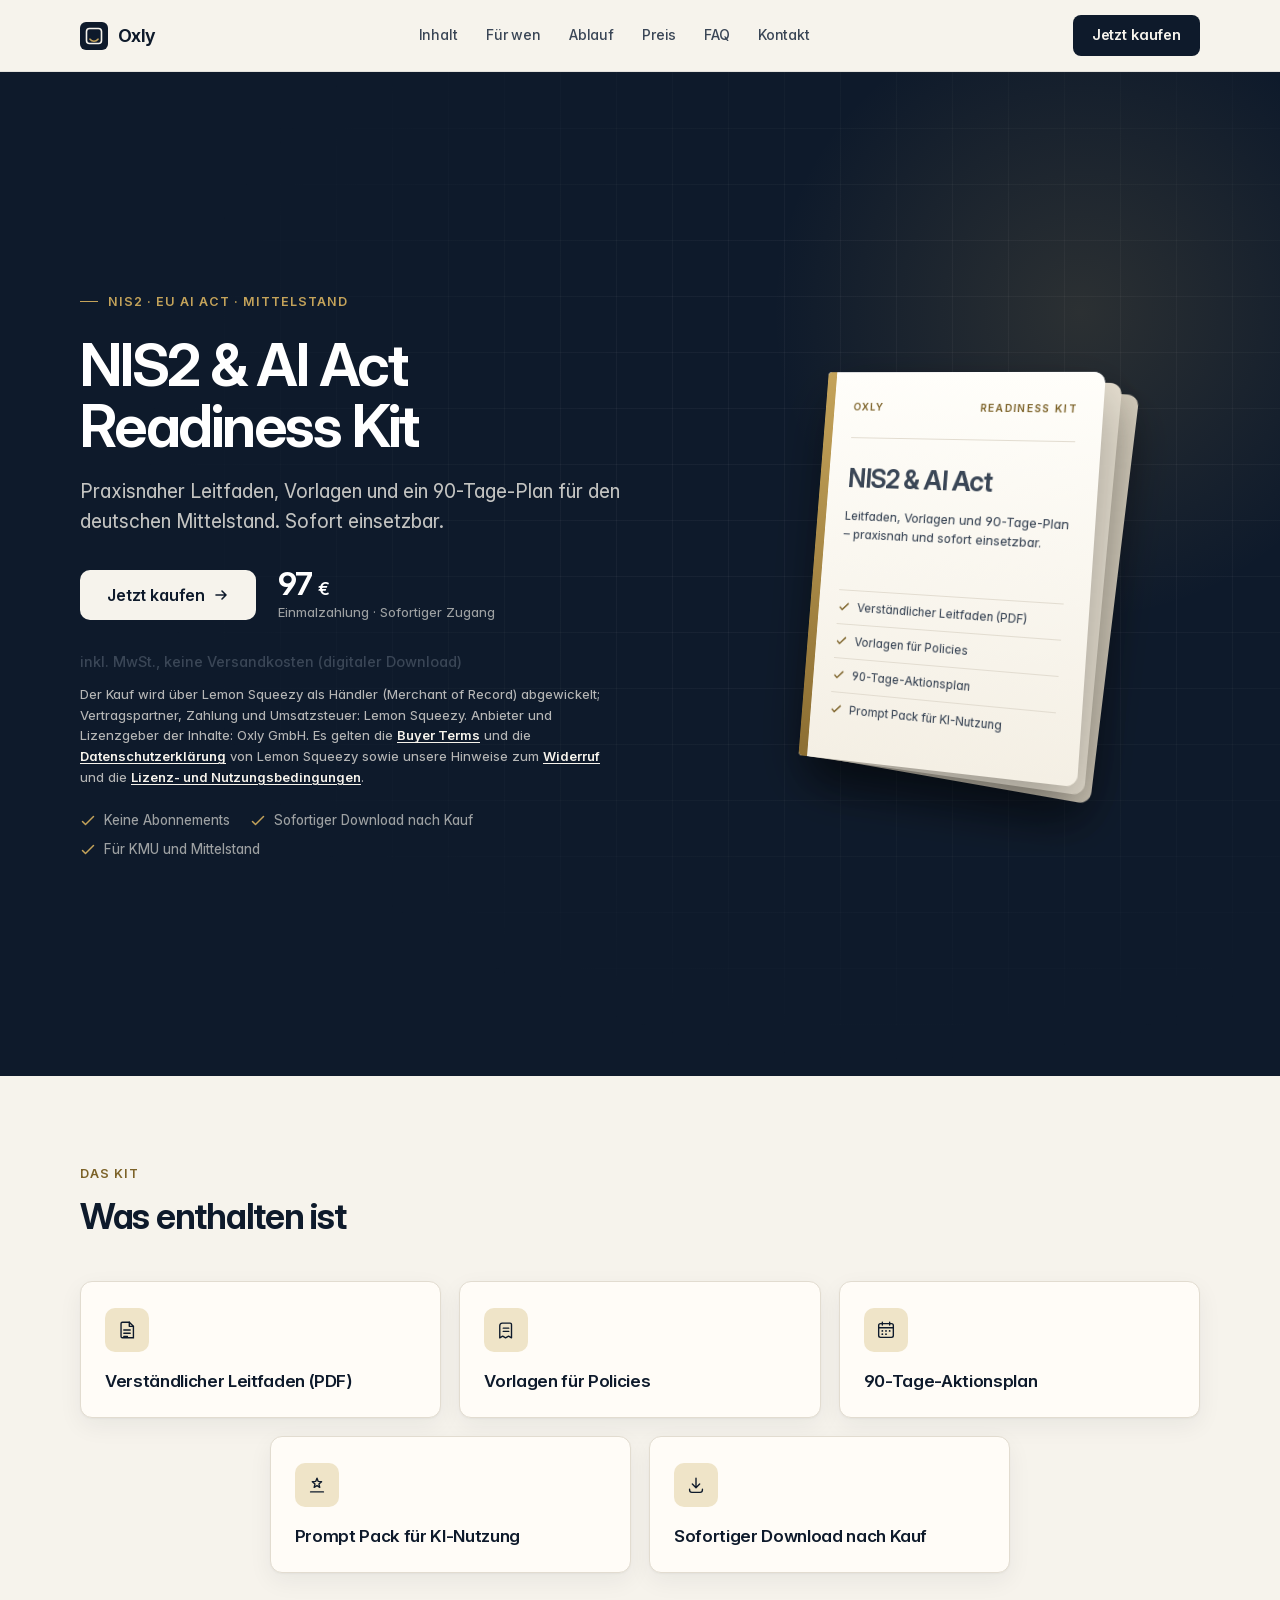
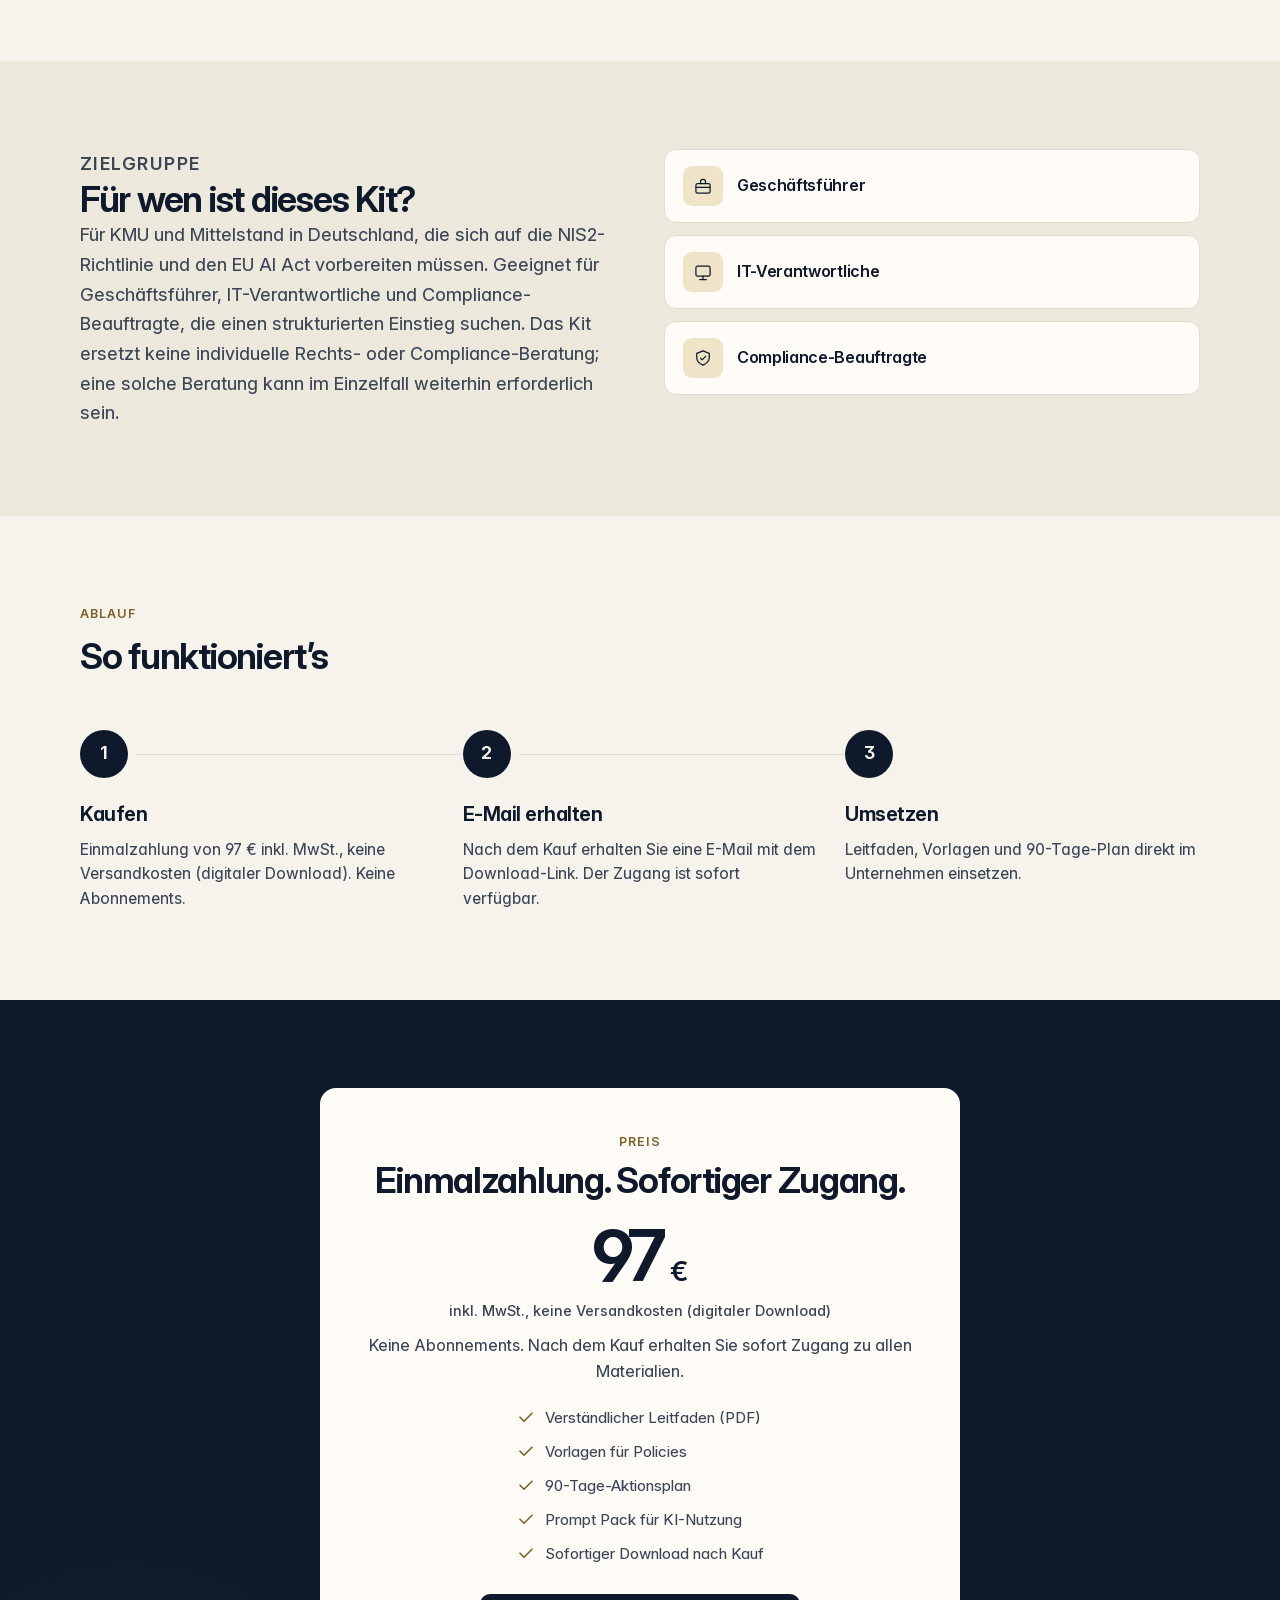
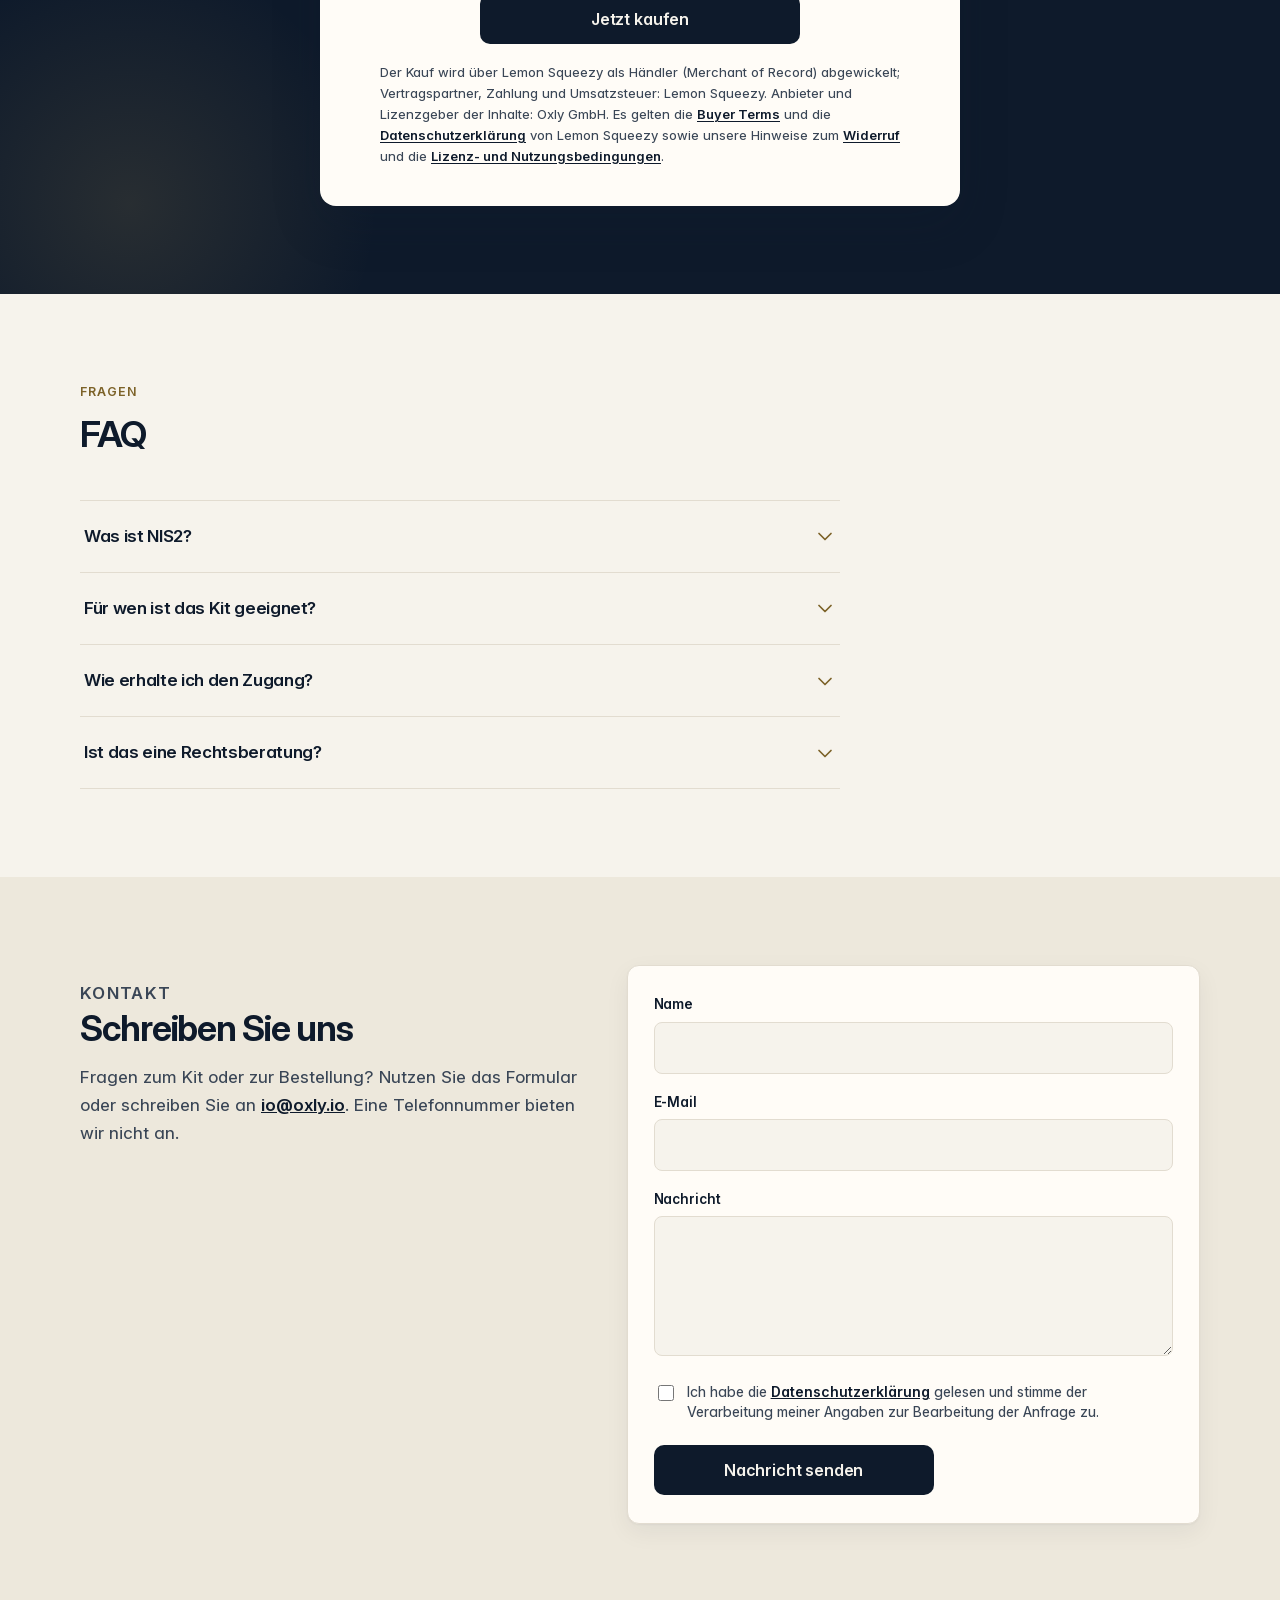
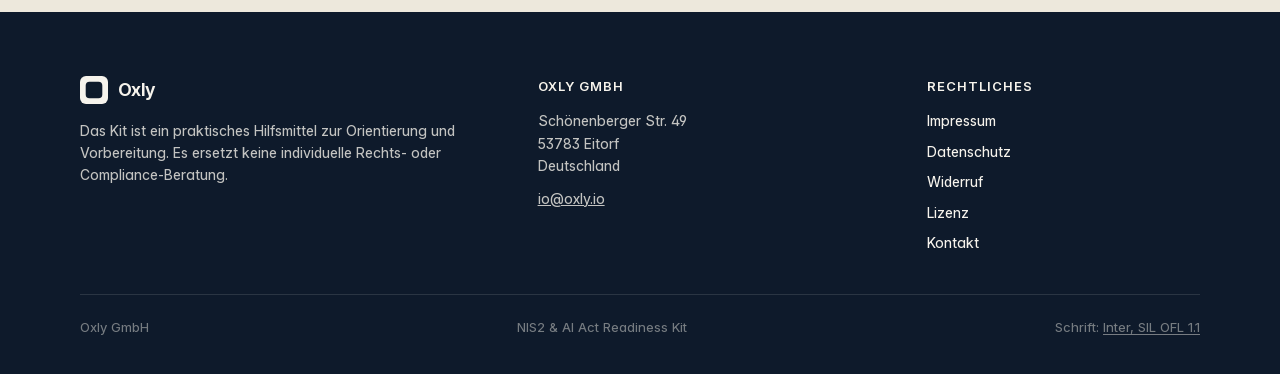
==== index.html @ 80edb767 "Connect custom domain oxly-compliance.de and point form thank-you URL at it" ====
<!DOCTYPE html>
<html lang="de">
<head>
  <meta charset="utf-8">
  <meta name="viewport" content="width=device-width, initial-scale=1">
  <title>NIS2 &amp; AI Act Readiness Kit | Oxly</title>
  <meta name="description" content="Praxisnaher Leitfaden, Vorlagen und 90-Tage-Plan für den deutschen Mittelstand. Sofort einsetzbar. Einmalzahlung, 97 € inkl. MwSt., keine Versandkosten (digitaler Download).">
  <meta property="og:title" content="NIS2 &amp; AI Act Readiness Kit | Oxly">
  <meta property="og:description" content="Praxisnaher Leitfaden, Vorlagen und 90-Tage-Plan für den deutschen Mittelstand. Sofort einsetzbar.">
  <meta property="og:type" content="website">
  <link rel="icon" href="data:image/svg+xml,%3Csvg xmlns='http://www.w3.org/2000/svg' viewBox='0 0 32 32'%3E%3Crect width='32' height='32' rx='6' fill='%230E1A2B'/%3E%3Ctext x='16' y='22' text-anchor='middle' font-family='Georgia,serif' font-size='16' fill='%23F6F3EC'%3EO%3C/text%3E%3C/svg%3E">
  <link rel="stylesheet" href="styles.css">
</head>
<body>
  <a class="skip" href="#main">Zum Inhalt springen</a>

  <header class="header">
    <div class="wrap header-inner">
      <a class="logo" href="#top" aria-label="Oxly – zur Startseite">
        <svg class="logo-mark" viewBox="0 0 28 28" aria-hidden="true">
          <rect width="28" height="28" rx="6" fill="#0E1A2B"/>
          <rect x="6.5" y="6.5" width="15" height="15" rx="3" fill="none" stroke="#F6F3EC" stroke-width="1.6"/>
          <path d="M10 17.2c1.1 1.3 2.5 2 4 2s2.9-.7 4-2" fill="none" stroke="#C4A35A" stroke-width="1.6" stroke-linecap="round"/>
        </svg>
        <span class="logo-word">Oxly</span>
      </a>
      <nav class="nav" aria-label="Seitennavigation">
        <a href="#inhalt">Inhalt</a>
        <a href="#fuer-wen">Für wen</a>
        <a href="#ablauf">Ablauf</a>
        <a href="#preis">Preis</a>
        <a href="#faq">FAQ</a>
        <a href="#kontakt">Kontakt</a>
      </nav>
      <a class="btn btn-primary js-buy" data-buy href="https://oxly.lemonsqueezy.com/checkout/buy/932510b3-8b38-464d-8cc8-acfaef03025f">Jetzt kaufen</a>
    </div>
  </header>

  <main id="main">
    <section class="hero" id="top">
      <div class="wrap hero-inner">
        <div>
          <p class="eyebrow">NIS2 · EU AI Act · Mittelstand</p>
          <h1>NIS2 &amp; AI Act<br>Readiness Kit</h1>
          <p class="hero-sub">Praxisnaher Leitfaden, Vorlagen und ein <span class="nowrap">90-Tage-Plan</span> für den deutschen Mittelstand. Sofort einsetzbar.</p>
          <div class="hero-actions">
            <a class="btn btn-light btn-lg js-buy" data-buy href="https://oxly.lemonsqueezy.com/checkout/buy/932510b3-8b38-464d-8cc8-acfaef03025f">
              Jetzt kaufen
              <svg class="arrow" viewBox="0 0 16 16" fill="none" aria-hidden="true">
                <path d="M3 8h10M9 4l4 4-4 4" stroke="currentColor" stroke-width="1.6" stroke-linecap="round" stroke-linejoin="round"/>
              </svg>
            </a>
            <div class="hero-price">
              <div class="amount">97<span>&nbsp;€</span></div>
              <small>Einmalzahlung · Sofortiger Zugang</small>
            </div>
          </div>
          <p class="price-vat hero-vat">inkl. MwSt., keine Versandkosten (digitaler Download)</p>
          <p class="mor-note">Der Kauf wird über Lemon Squeezy als Händler (Merchant of Record) abgewickelt; Vertragspartner, Zahlung und Umsatzsteuer: Lemon Squeezy. Anbieter und Lizenzgeber der Inhalte: Oxly GmbH. Es gelten die <a href="https://www.lemonsqueezy.com/buyer-terms" rel="noopener noreferrer">Buyer Terms</a> und die <a href="https://www.lemonsqueezy.com/privacy" rel="noopener noreferrer">Datenschutzerklärung</a> von Lemon Squeezy sowie unsere Hinweise zum <a href="widerruf.html">Widerruf</a> und die <a href="lizenz.html">Lizenz- und Nutzungsbedingungen</a>.</p>
          <ul class="trust-row">
            <li>
              <svg viewBox="0 0 16 16" fill="none" aria-hidden="true"><path d="M2.5 8.5l3 3 8-8" stroke="currentColor" stroke-width="1.5" stroke-linecap="round" stroke-linejoin="round"/></svg>
              Keine Abonnements
            </li>
            <li>
              <svg viewBox="0 0 16 16" fill="none" aria-hidden="true"><path d="M2.5 8.5l3 3 8-8" stroke="currentColor" stroke-width="1.5" stroke-linecap="round" stroke-linejoin="round"/></svg>
              Sofortiger Download nach Kauf
            </li>
            <li>
              <svg viewBox="0 0 16 16" fill="none" aria-hidden="true"><path d="M2.5 8.5l3 3 8-8" stroke="currentColor" stroke-width="1.5" stroke-linecap="round" stroke-linejoin="round"/></svg>
              Für KMU und Mittelstand
            </li>
          </ul>
        </div>

        <div class="kit-stage" aria-hidden="true">
          <div class="kit-stack">
            <div class="kit-sheet kit-sheet--back"></div>
            <div class="kit-sheet kit-sheet--mid"></div>
            <div class="kit-cover">
              <div class="kit-top">
                <span>Oxly</span>
                <span>Readiness Kit</span>
              </div>
              <div class="kit-rule"></div>
              <p class="kit-title">NIS2 &amp; AI Act</p>
              <p>Leitfaden, Vorlagen und <span class="nowrap">90-Tage-Plan</span> – praxisnah und sofort einsetzbar.</p>
              <ul class="kit-list">
                <li>
                  <svg viewBox="0 0 14 14" fill="none"><path d="M2.5 7.2l2.6 2.6 6.4-6.4" stroke="currentColor" stroke-width="1.5" stroke-linecap="round" stroke-linejoin="round"/></svg>
                  Verständlicher Leitfaden (PDF)
                </li>
                <li>
                  <svg viewBox="0 0 14 14" fill="none"><path d="M2.5 7.2l2.6 2.6 6.4-6.4" stroke="currentColor" stroke-width="1.5" stroke-linecap="round" stroke-linejoin="round"/></svg>
                  Vorlagen für Policies
                </li>
                <li>
                  <svg viewBox="0 0 14 14" fill="none"><path d="M2.5 7.2l2.6 2.6 6.4-6.4" stroke="currentColor" stroke-width="1.5" stroke-linecap="round" stroke-linejoin="round"/></svg>
                  <span class="nowrap">90-Tage-Aktionsplan</span>
                </li>
                <li>
                  <svg viewBox="0 0 14 14" fill="none"><path d="M2.5 7.2l2.6 2.6 6.4-6.4" stroke="currentColor" stroke-width="1.5" stroke-linecap="round" stroke-linejoin="round"/></svg>
                  Prompt Pack für KI-Nutzung
                </li>
              </ul>
            </div>
          </div>
        </div>
      </div>
    </section>

    <section class="contents" id="inhalt">
      <div class="wrap">
        <div class="section-head">
          <p class="section-kicker">Das Kit</p>
          <h2 class="section-title">Was enthalten ist</h2>
        </div>
        <div class="card-grid">
          <article class="card">
            <div class="icon" aria-hidden="true">
              <svg viewBox="0 0 24 24" fill="none">
                <path d="M7 3.5h7.5L19 8v12.5H7A1.5 1.5 0 0 1 5.5 19V5A1.5 1.5 0 0 1 7 3.5Z" stroke="currentColor" stroke-width="1.5"/>
                <path d="M14.5 3.5V8H19M8.5 12h7M8.5 15.5h7M8.5 19h4" stroke="currentColor" stroke-width="1.5" stroke-linecap="round" stroke-linejoin="round"/>
              </svg>
            </div>
            <h3>Verständlicher Leitfaden (PDF)</h3>
          </article>
          <article class="card">
            <div class="icon" aria-hidden="true">
              <svg viewBox="0 0 24 24" fill="none">
                <path d="M8 4.5h8.5A1.5 1.5 0 0 1 18 6v14.5l-3.2-1.8L11.5 20.5 8.4 18.7 5.2 20.5V7.5A3 3 0 0 1 8 4.5Z" stroke="currentColor" stroke-width="1.5" stroke-linejoin="round"/>
                <path d="M9 10h6M9 13.5h6" stroke="currentColor" stroke-width="1.5" stroke-linecap="round"/>
              </svg>
            </div>
            <h3>Vorlagen für Policies</h3>
          </article>
          <article class="card">
            <div class="icon" aria-hidden="true">
              <svg viewBox="0 0 24 24" fill="none">
                <rect x="4" y="5" width="16" height="15" rx="2" stroke="currentColor" stroke-width="1.5"/>
                <path d="M8 3.5v3M16 3.5v3M4 9.5h16" stroke="currentColor" stroke-width="1.5" stroke-linecap="round"/>
                <path d="M8 13h.01M12 13h.01M16 13h.01M8 16.5h.01M12 16.5h.01" stroke="currentColor" stroke-width="2" stroke-linecap="round"/>
              </svg>
            </div>
            <h3><span class="nowrap">90-Tage-Aktionsplan</span></h3>
          </article>
          <article class="card">
            <div class="icon" aria-hidden="true">
              <svg viewBox="0 0 24 24" fill="none">
                <path d="M12 4.5 13.2 8l3.8.3-2.9 2.5.9 3.7L12 12.7 8.9 14.5l.9-3.7-2.9-2.5 3.8-.3L12 4.5Z" stroke="currentColor" stroke-width="1.5" stroke-linejoin="round"/>
                <path d="M5 19.5h14" stroke="currentColor" stroke-width="1.5" stroke-linecap="round"/>
              </svg>
            </div>
            <h3>Prompt Pack für KI-Nutzung</h3>
          </article>
          <article class="card">
            <div class="icon" aria-hidden="true">
              <svg viewBox="0 0 24 24" fill="none">
                <path d="M12 4.5v10M8 11l4 4 4-4" stroke="currentColor" stroke-width="1.5" stroke-linecap="round" stroke-linejoin="round"/>
                <path d="M5 16.5v1A2.5 2.5 0 0 0 7.5 20h9a2.5 2.5 0 0 0 2.5-2.5v-1" stroke="currentColor" stroke-width="1.5" stroke-linecap="round"/>
              </svg>
            </div>
            <h3>Sofortiger Download nach Kauf</h3>
          </article>
        </div>
      </div>
    </section>

    <section class="audience" id="fuer-wen">
      <div class="wrap audience-grid">
        <div class="audience-copy">
          <p class="section-kicker">Zielgruppe</p>
          <h2 class="section-title">Für wen ist dieses Kit?</h2>
          <p class="section-lead">Für KMU und Mittelstand in Deutschland, die sich auf die NIS2-Richtlinie und den EU AI Act vorbereiten müssen. Geeignet für Geschäftsführer, IT-Verantwortliche und Compliance-Beauftragte, die einen strukturierten Einstieg suchen. Das Kit ersetzt keine individuelle Rechts- oder Compliance-Beratung; eine solche Beratung kann im Einzelfall weiterhin erforderlich sein.</p>
        </div>
        <div class="roles">
          <div class="role">
            <div class="icon" aria-hidden="true">
              <svg viewBox="0 0 24 24" fill="none">
                <rect x="3.5" y="9" width="17" height="11.5" rx="2" stroke="currentColor" stroke-width="1.5"/>
                <path d="M9 9V7a3 3 0 0 1 6 0v2M3.5 13.5h17" stroke="currentColor" stroke-width="1.5" stroke-linecap="round"/>
              </svg>
            </div>
            <strong>Geschäftsführer</strong>
          </div>
          <div class="role">
            <div class="icon" aria-hidden="true">
              <svg viewBox="0 0 24 24" fill="none">
                <rect x="3.5" y="5" width="17" height="12" rx="2" stroke="currentColor" stroke-width="1.5"/>
                <path d="M8 21h8M12 17v4" stroke="currentColor" stroke-width="1.5" stroke-linecap="round"/>
              </svg>
            </div>
            <strong>IT-Verantwortliche</strong>
          </div>
          <div class="role">
            <div class="icon" aria-hidden="true">
              <svg viewBox="0 0 24 24" fill="none">
                <path d="M12 3.5 19.5 6.5v5.2c0 4.3-3 6.9-7.5 8.8-4.5-1.9-7.5-4.5-7.5-8.8V6.5L12 3.5Z" stroke="currentColor" stroke-width="1.5" stroke-linejoin="round"/>
                <path d="M9 12.2 11 14.2 15.2 10" stroke="currentColor" stroke-width="1.5" stroke-linecap="round" stroke-linejoin="round"/>
              </svg>
            </div>
            <strong>Compliance-Beauftragte</strong>
          </div>
        </div>
      </div>
    </section>

    <section class="steps" id="ablauf">
      <div class="wrap">
        <div class="section-head">
          <p class="section-kicker">Ablauf</p>
          <h2 class="section-title">So funktioniert’s</h2>
        </div>
        <div class="steps-grid">
          <article class="step">
            <div class="step-num">1</div>
            <h3>Kaufen</h3>
            <p>Einmalzahlung von 97&nbsp;€ inkl. MwSt., keine Versandkosten (digitaler Download). Keine Abonnements.</p>
          </article>
          <article class="step">
            <div class="step-num">2</div>
            <h3>E-Mail erhalten</h3>
            <p>Nach dem Kauf erhalten Sie eine E-Mail mit dem Download-Link. Der Zugang ist sofort verfügbar.</p>
          </article>
          <article class="step">
            <div class="step-num">3</div>
            <h3>Umsetzen</h3>
            <p>Leitfaden, Vorlagen und <span class="nowrap">90-Tage-Plan</span> direkt im Unternehmen einsetzen.</p>
          </article>
        </div>
      </div>
    </section>

    <section class="pricing" id="preis">
      <div class="wrap">
        <div class="price-card">
          <p class="section-kicker">Preis</p>
          <h2 class="section-title">Einmalzahlung. Sofortiger Zugang.</h2>
          <div class="price-amount">
            <span class="num">97</span>
            <span class="cur">€</span>
          </div>
          <p class="price-vat">inkl. MwSt., keine Versandkosten (digitaler Download)</p>
          <p class="price-note">Keine Abonnements. Nach dem Kauf erhalten Sie sofort Zugang zu allen Materialien.</p>
          <ul class="price-points">
            <li>
              <svg viewBox="0 0 18 18" fill="none" aria-hidden="true"><path d="M3 9.2l4 4 8-8" stroke="currentColor" stroke-width="1.6" stroke-linecap="round" stroke-linejoin="round"/></svg>
              Verständlicher Leitfaden (PDF)
            </li>
            <li>
              <svg viewBox="0 0 18 18" fill="none" aria-hidden="true"><path d="M3 9.2l4 4 8-8" stroke="currentColor" stroke-width="1.6" stroke-linecap="round" stroke-linejoin="round"/></svg>
              Vorlagen für Policies
            </li>
            <li>
              <svg viewBox="0 0 18 18" fill="none" aria-hidden="true"><path d="M3 9.2l4 4 8-8" stroke="currentColor" stroke-width="1.6" stroke-linecap="round" stroke-linejoin="round"/></svg>
              <span class="nowrap">90-Tage-Aktionsplan</span>
            </li>
            <li>
              <svg viewBox="0 0 18 18" fill="none" aria-hidden="true"><path d="M3 9.2l4 4 8-8" stroke="currentColor" stroke-width="1.6" stroke-linecap="round" stroke-linejoin="round"/></svg>
              Prompt Pack für KI-Nutzung
            </li>
            <li>
              <svg viewBox="0 0 18 18" fill="none" aria-hidden="true"><path d="M3 9.2l4 4 8-8" stroke="currentColor" stroke-width="1.6" stroke-linecap="round" stroke-linejoin="round"/></svg>
              Sofortiger Download nach Kauf
            </li>
          </ul>
          <a class="btn btn-primary btn-lg js-buy" data-buy href="https://oxly.lemonsqueezy.com/checkout/buy/932510b3-8b38-464d-8cc8-acfaef03025f">Jetzt kaufen</a>
          <p class="mor-note">Der Kauf wird über Lemon Squeezy als Händler (Merchant of Record) abgewickelt; Vertragspartner, Zahlung und Umsatzsteuer: Lemon Squeezy. Anbieter und Lizenzgeber der Inhalte: Oxly GmbH. Es gelten die <a href="https://www.lemonsqueezy.com/buyer-terms" rel="noopener noreferrer">Buyer Terms</a> und die <a href="https://www.lemonsqueezy.com/privacy" rel="noopener noreferrer">Datenschutzerklärung</a> von Lemon Squeezy sowie unsere Hinweise zum <a href="widerruf.html">Widerruf</a> und die <a href="lizenz.html">Lizenz- und Nutzungsbedingungen</a>.</p>
        </div>
      </div>
    </section>

    <section class="faq" id="faq">
      <div class="wrap">
        <div class="section-head">
          <p class="section-kicker">Fragen</p>
          <h2 class="section-title">FAQ</h2>
        </div>
        <div class="faq-list">
          <details>
            <summary>Was ist NIS2?<svg class="chev" viewBox="0 0 22 22" fill="none" aria-hidden="true"><path d="M5 8.5 11 14.5 17 8.5" stroke="currentColor" stroke-width="1.7" stroke-linecap="round" stroke-linejoin="round"/></svg></summary>
            <p>Die NIS2-Richtlinie ist eine EU-weite Regelung zur Cybersicherheit. Viele Unternehmen in Deutschland müssen bestimmte Anforderungen erfüllen. Dieses Kit hilft Ihnen, die wichtigsten Schritte zu verstehen und umzusetzen.</p>
          </details>
          <details>
            <summary>Für wen ist das Kit geeignet?<svg class="chev" viewBox="0 0 22 22" fill="none" aria-hidden="true"><path d="M5 8.5 11 14.5 17 8.5" stroke="currentColor" stroke-width="1.7" stroke-linecap="round" stroke-linejoin="round"/></svg></summary>
            <p>Für kleine und mittlere Unternehmen in Deutschland, die sich auf NIS2 und den AI Act vorbereiten wollen. Das Kit bietet einen strukturierten Ausgangspunkt; eine individuelle Rechts- oder Compliance-Beratung kann weiterhin erforderlich sein.</p>
          </details>
          <details>
            <summary>Wie erhalte ich den Zugang?<svg class="chev" viewBox="0 0 22 22" fill="none" aria-hidden="true"><path d="M5 8.5 11 14.5 17 8.5" stroke="currentColor" stroke-width="1.7" stroke-linecap="round" stroke-linejoin="round"/></svg></summary>
            <p>Nach dem Kauf erhalten Sie eine E-Mail mit dem Download-Link. Der Zugang ist sofort verfügbar.</p>
          </details>
          <details>
            <summary>Ist das eine Rechtsberatung?<svg class="chev" viewBox="0 0 22 22" fill="none" aria-hidden="true"><path d="M5 8.5 11 14.5 17 8.5" stroke="currentColor" stroke-width="1.7" stroke-linecap="round" stroke-linejoin="round"/></svg></summary>
            <p>Nein. Das Kit ist ein praktisches Hilfsmittel zur Orientierung und Vorbereitung. Es ersetzt keine individuelle Rechts- oder Compliance-Beratung.</p>
          </details>
        </div>
      </div>
    </section>

    <section class="contact" id="kontakt">
      <div class="wrap contact-grid">
        <div class="contact-copy">
          <p class="section-kicker">Kontakt</p>
          <h2 class="section-title">Schreiben Sie uns</h2>
          <p>Fragen zum Kit oder zur Bestellung? Nutzen Sie das Formular oder schreiben Sie an <a href="mailto:io@oxly.io">io@oxly.io</a>. Eine Telefonnummer bieten wir nicht an.</p>
        </div>
        <form class="form" action="https://formsubmit.co/io@oxly.io" method="POST">
          <input type="hidden" name="_next" value="https://oxly-compliance.de/danke.html">
          <input type="hidden" name="_subject" value="Kontaktanfrage über die Oxly-Website">
          <input type="hidden" name="_template" value="table">
          <input type="hidden" name="_captcha" value="false">
          <label class="hp" for="website">Bitte leer lassen</label>
          <input class="hp" type="text" id="website" name="_honey" tabindex="-1" autocomplete="off">
          <div class="field">
            <label for="name">Name</label>
            <input type="text" id="name" name="name" required autocomplete="name">
          </div>
          <div class="field">
            <label for="email">E-Mail</label>
            <input type="email" id="email" name="email" required autocomplete="email">
          </div>
          <div class="field">
            <label for="message">Nachricht</label>
            <textarea id="message" name="message" required></textarea>
          </div>
          <label class="check">
            <input type="checkbox" name="datenschutz" value="zugestimmt" required>
            <span>Ich habe die <a href="datenschutz.html">Datenschutzerklärung</a> gelesen und stimme der Verarbeitung meiner Angaben zur Bearbeitung der Anfrage zu.</span>
          </label>
          <button class="btn btn-primary btn-lg" type="submit">Nachricht senden</button>
        </form>
      </div>
    </section>
  </main>

  <footer class="footer">
    <div class="wrap">
      <div class="footer-grid">
        <div>
          <a class="logo" href="#top" aria-label="Oxly">
            <svg class="logo-mark" viewBox="0 0 28 28" aria-hidden="true">
              <rect width="28" height="28" rx="6" fill="#F6F3EC"/>
              <rect x="6.5" y="6.5" width="15" height="15" rx="3" fill="none" stroke="#0E1A2B" stroke-width="1.6"/>
              <path d="M10 17.2c1.1 1.3 2.5 2 4 2s2.9-.7 4-2" fill="none" stroke="#7C6228" stroke-width="1.6" stroke-linecap="round"/>
            </svg>
            <span class="logo-word">Oxly</span>
          </a>
          <p class="disclaimer">Das Kit ist ein praktisches Hilfsmittel zur Orientierung und Vorbereitung. Es ersetzt keine individuelle Rechts- oder Compliance-Beratung.</p>
        </div>
        <div>
          <h3>Oxly GmbH</h3>
          <p>Schönenberger Str. 49<br>53783 Eitorf<br>Deutschland</p>
          <p><a href="mailto:io@oxly.io">io@oxly.io</a></p>
        </div>
        <div>
          <h3>Rechtliches</h3>
          <div class="footer-links">
            <a href="impressum.html">Impressum</a>
            <a href="datenschutz.html">Datenschutz</a>
            <a href="widerruf.html">Widerruf</a>
            <a href="lizenz.html">Lizenz</a>
            <a href="#kontakt">Kontakt</a>
          </div>
        </div>
      </div>
      <div class="footer-bottom">
        <span>Oxly GmbH</span>
        <span>NIS2 &amp; AI Act Readiness Kit</span>
        <span>Schrift: <a href="fonts/OFL.txt">Inter, SIL OFL 1.1</a></span>
      </div>
    </div>
  </footer>

  <script>
    const BUY_URL = 'https://oxly.lemonsqueezy.com/checkout/buy/932510b3-8b38-464d-8cc8-acfaef03025f';
    document.querySelectorAll('[data-buy]').forEach(function (el) {
      el.setAttribute('href', BUY_URL);
    });
  </script>
</body>
</html>
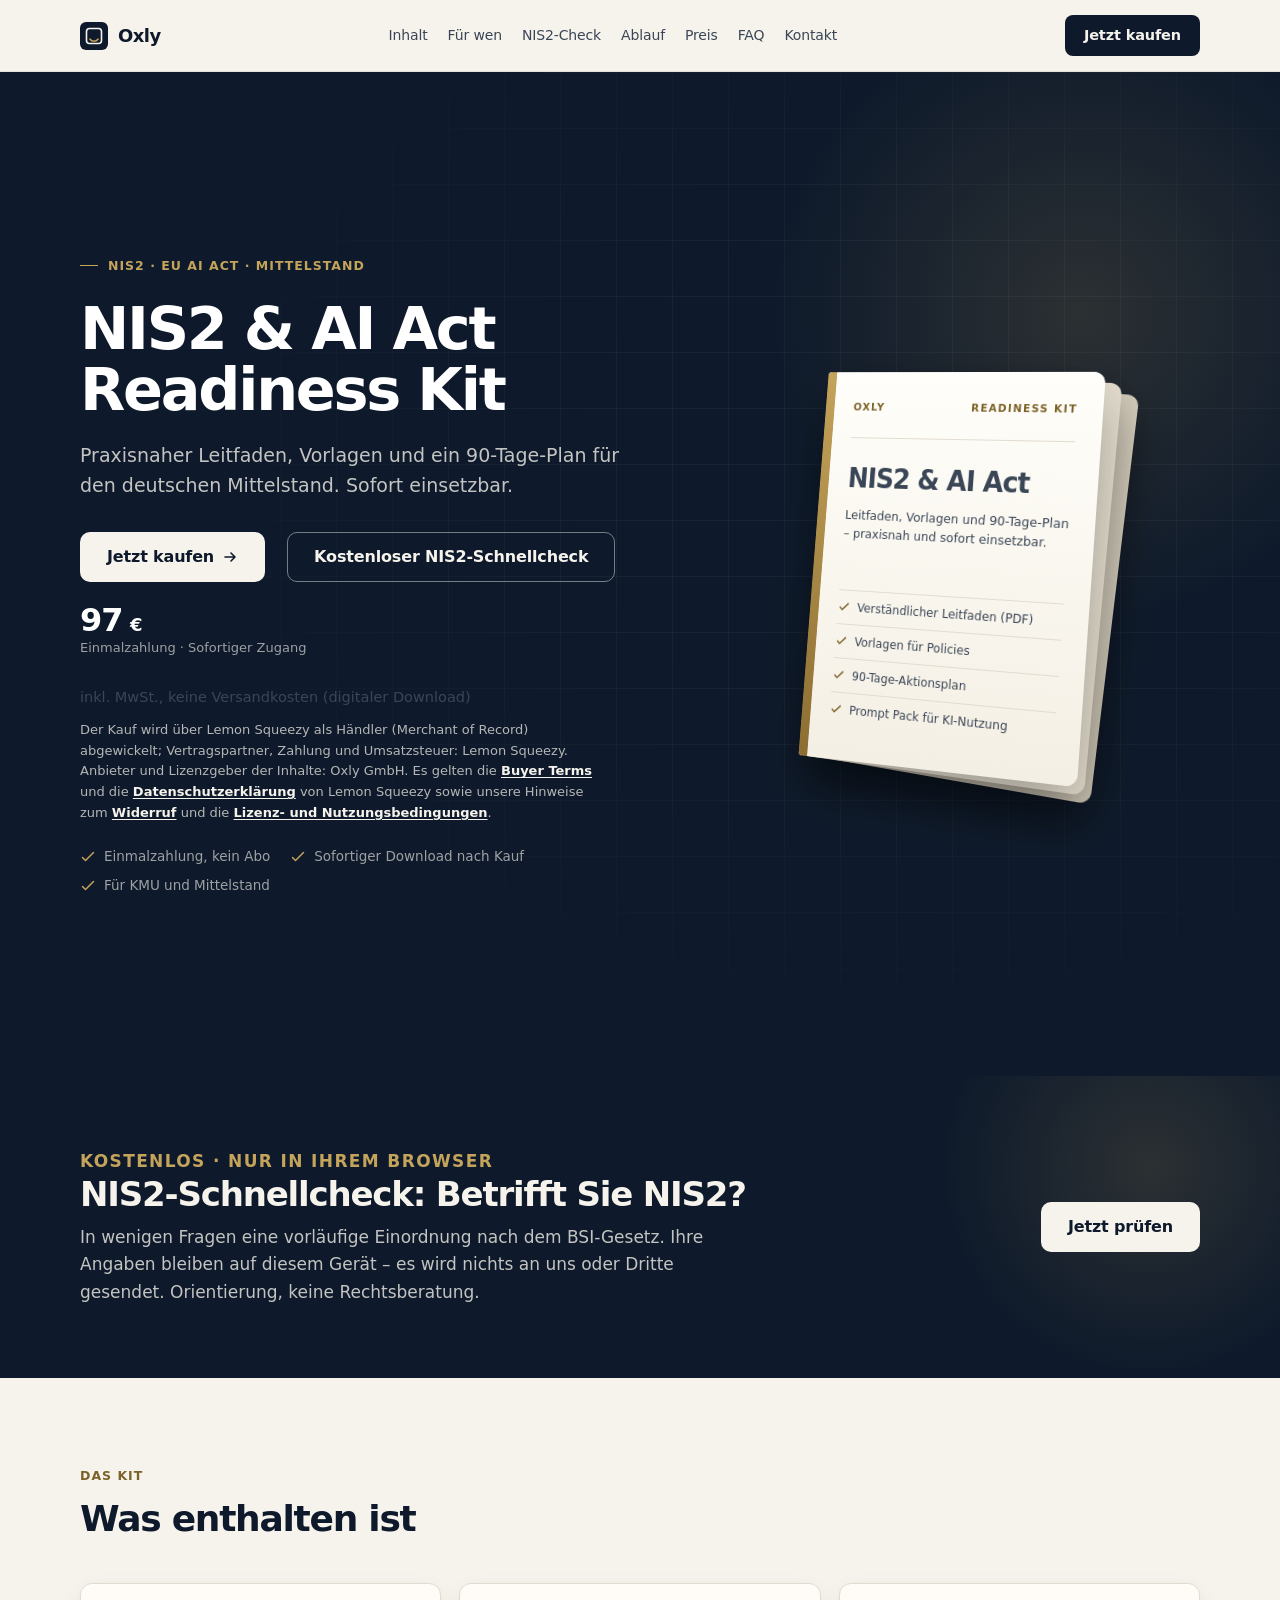
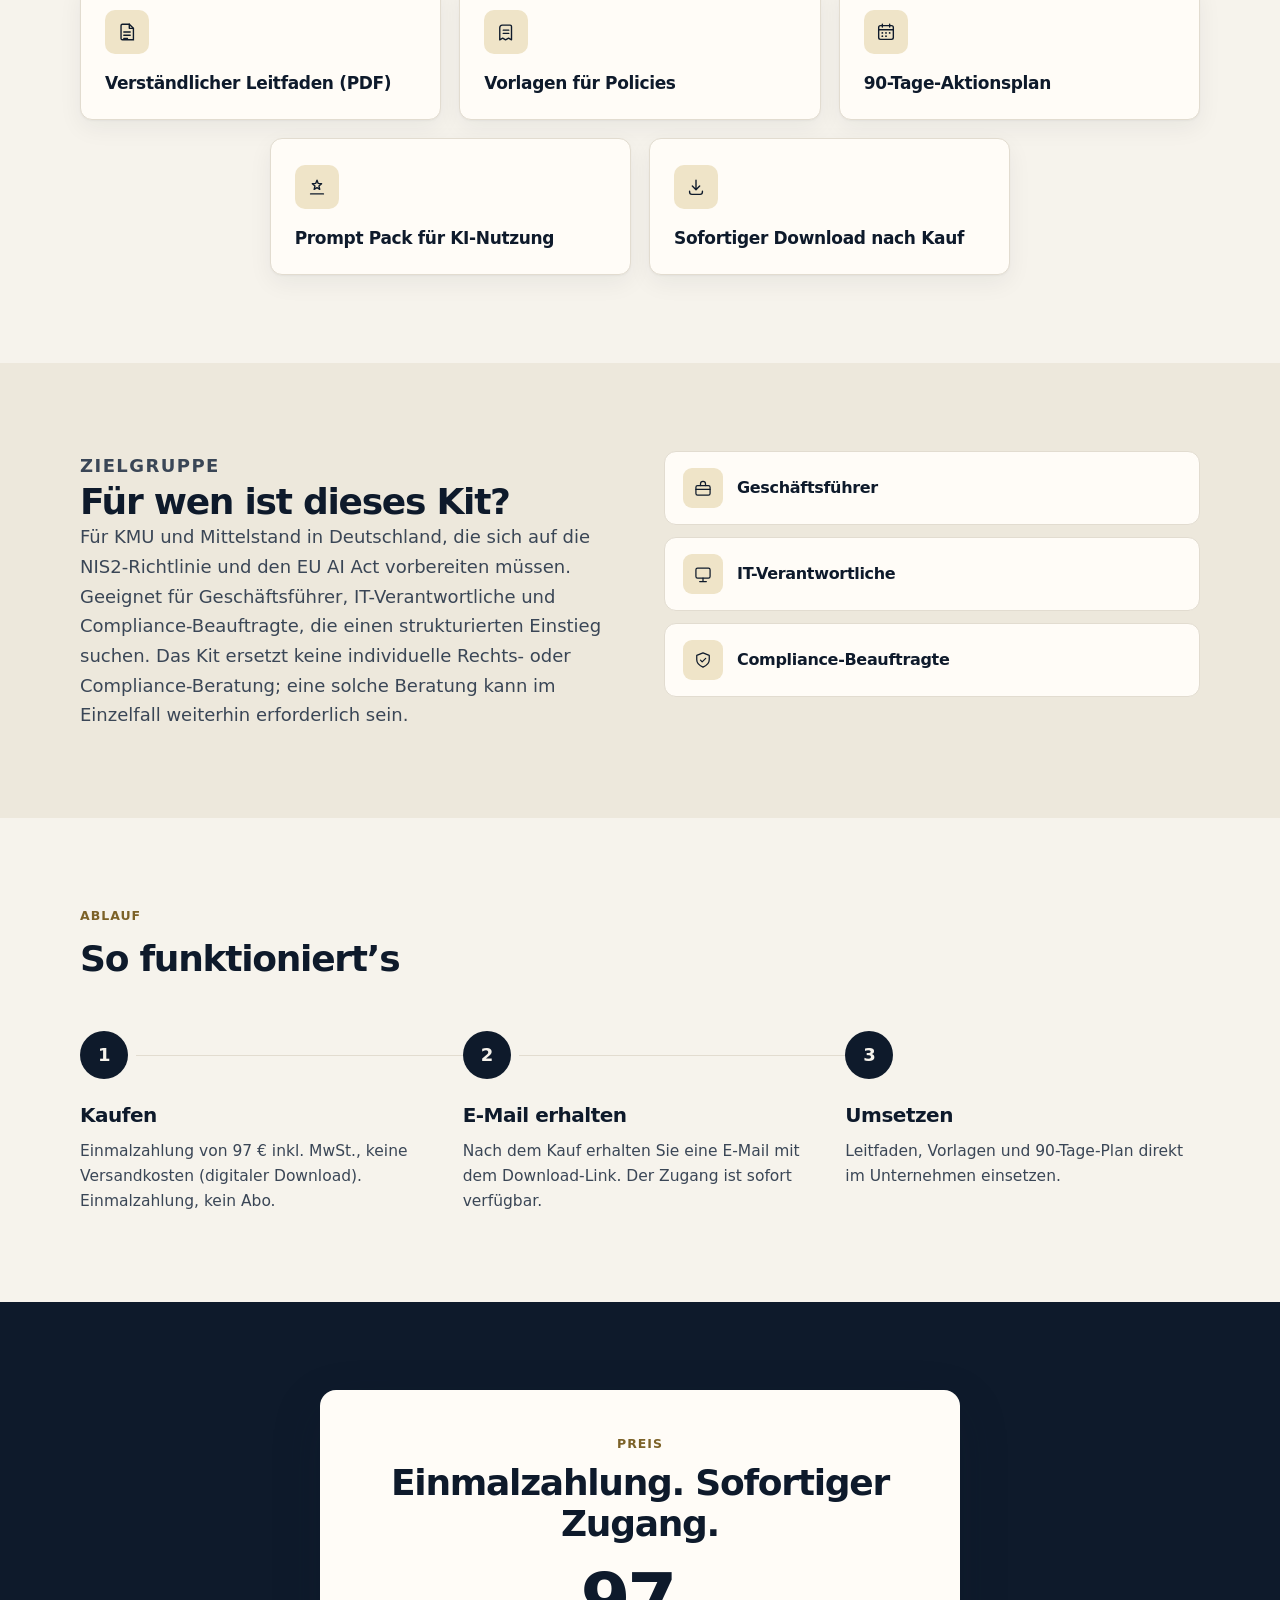
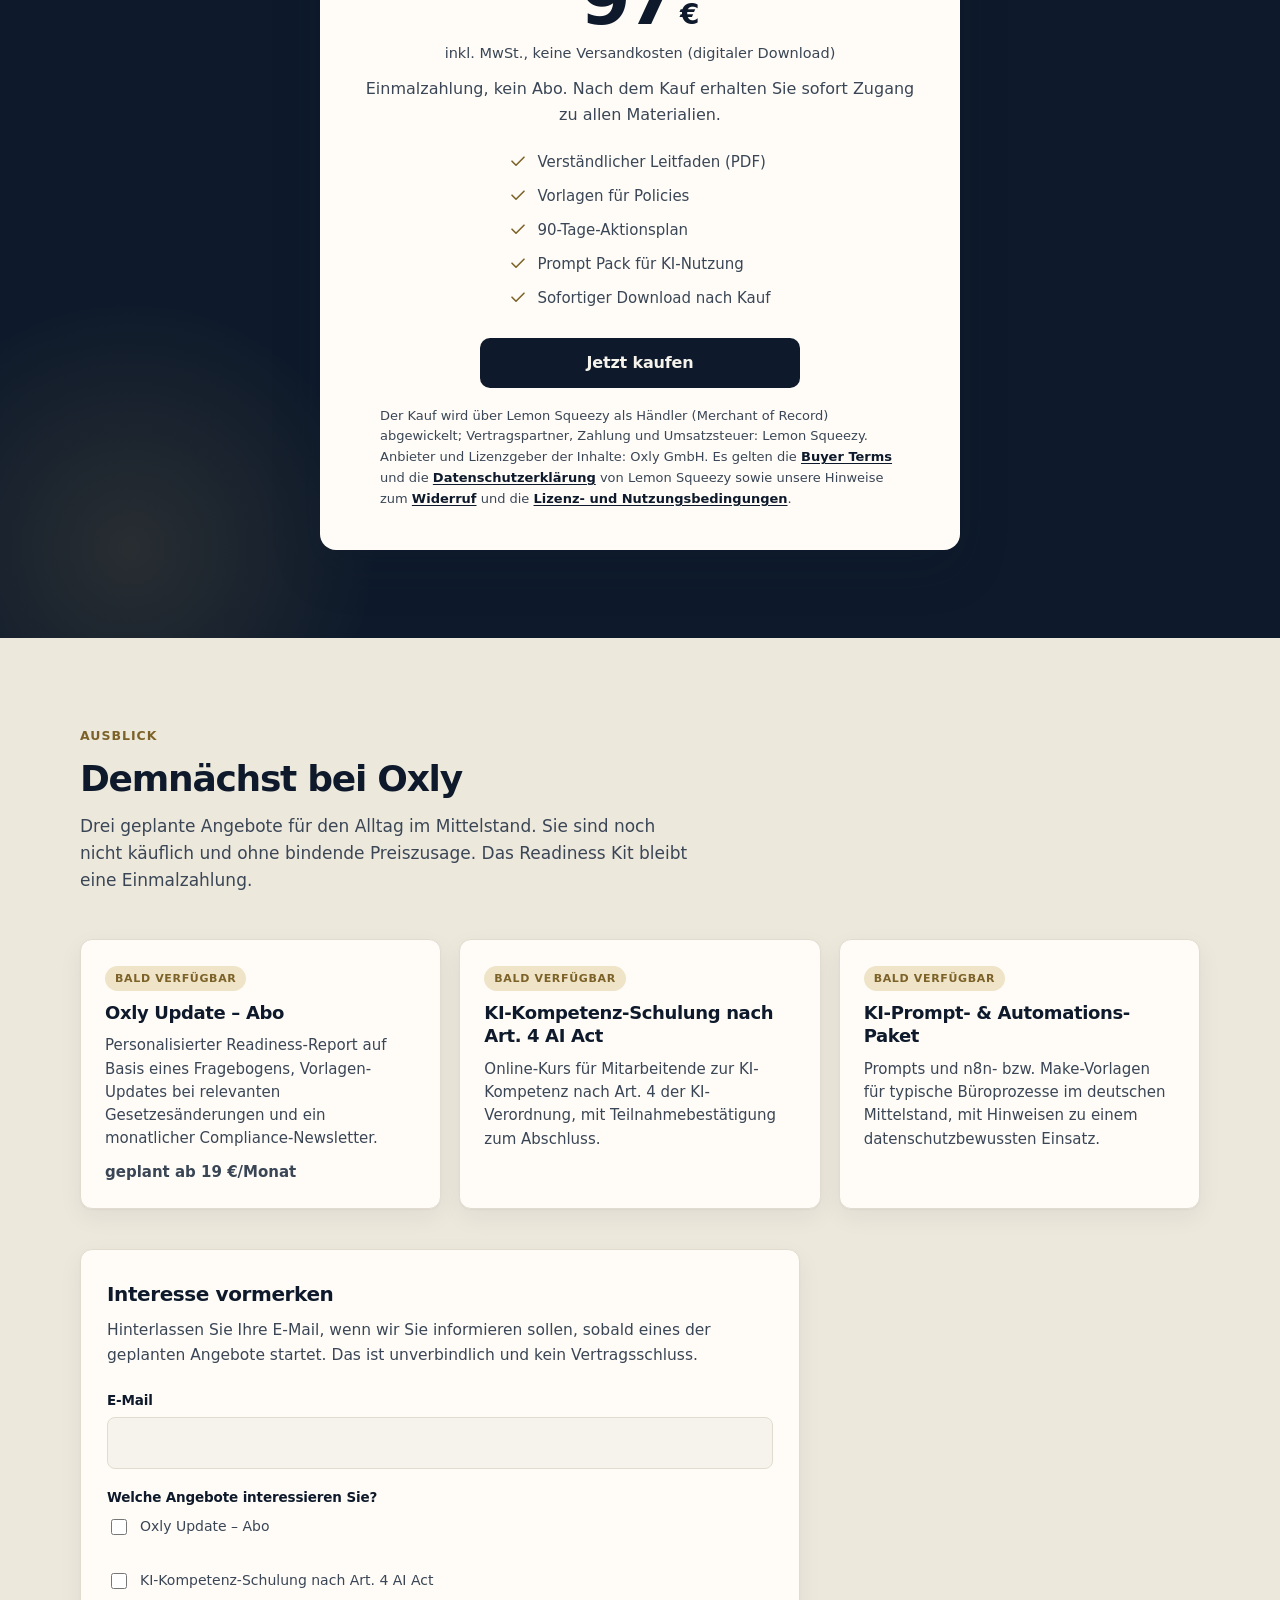
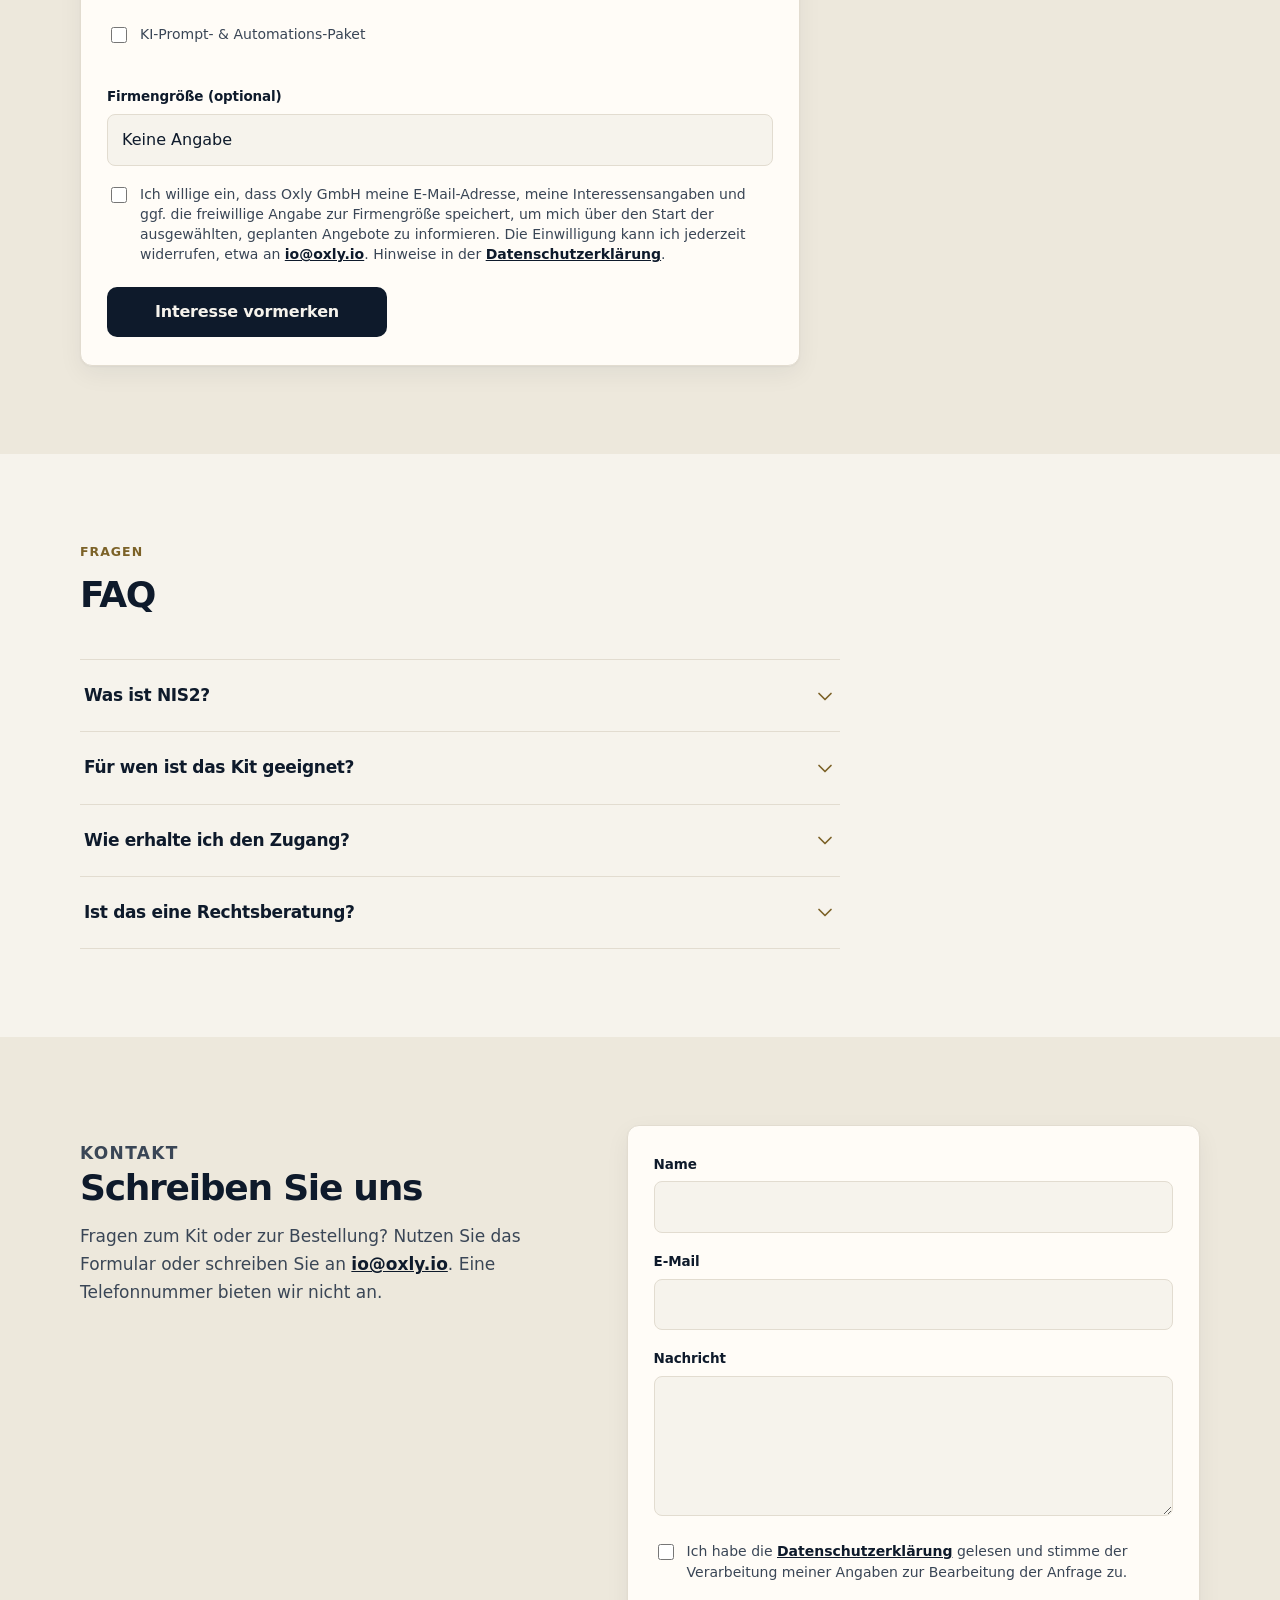
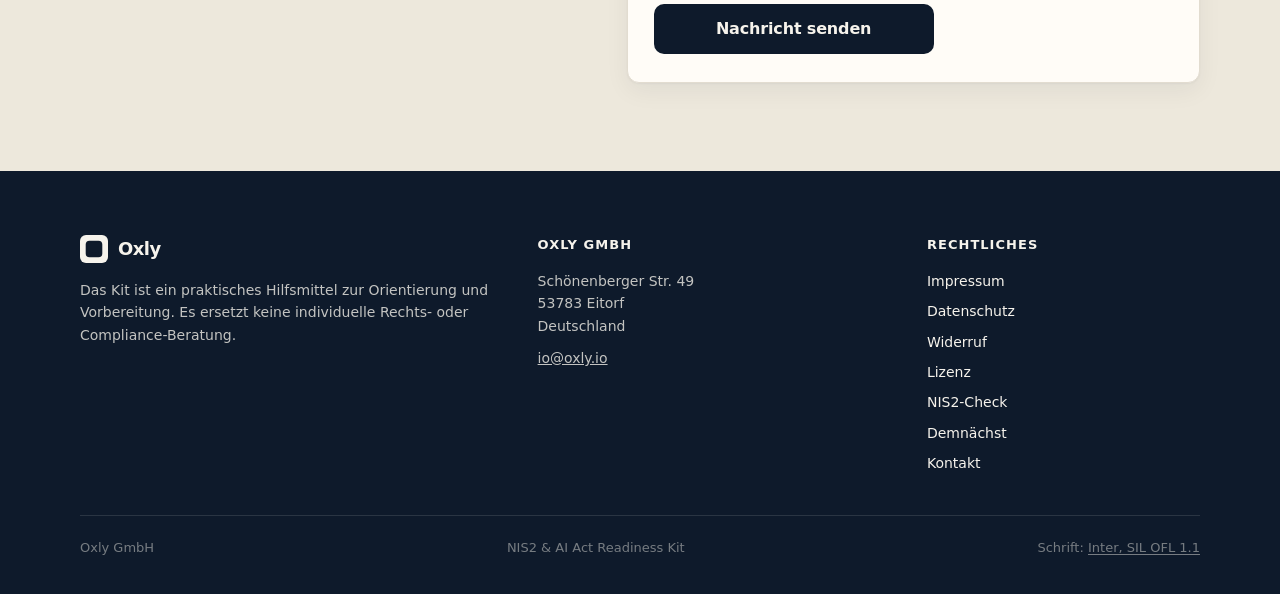
==== commit 9a9015b2: "Add NIS2 Schnellcheck, coming-soon section, and waitlist" ====
--- a/index.html
+++ b/index.html
@@ -27,6 +27,7 @@
       <nav class="nav" aria-label="Seitennavigation">
         <a href="#inhalt">Inhalt</a>
         <a href="#fuer-wen">Für wen</a>
+        <a href="nis2-check.html">NIS2-Check</a>
         <a href="#ablauf">Ablauf</a>
         <a href="#preis">Preis</a>
         <a href="#faq">FAQ</a>
@@ -50,6 +51,7 @@
                 <path d="M3 8h10M9 4l4 4-4 4" stroke="currentColor" stroke-width="1.6" stroke-linecap="round" stroke-linejoin="round"/>
               </svg>
             </a>
+            <a class="btn btn-ghost btn-lg" href="nis2-check.html">Kostenloser NIS2-Schnellcheck</a>
             <div class="hero-price">
               <div class="amount">97<span>&nbsp;€</span></div>
               <small>Einmalzahlung · Sofortiger Zugang</small>
@@ -60,7 +62,7 @@
           <ul class="trust-row">
             <li>
               <svg viewBox="0 0 16 16" fill="none" aria-hidden="true"><path d="M2.5 8.5l3 3 8-8" stroke="currentColor" stroke-width="1.5" stroke-linecap="round" stroke-linejoin="round"/></svg>
-              Keine Abonnements
+              Einmalzahlung, kein Abo
             </li>
             <li>
               <svg viewBox="0 0 16 16" fill="none" aria-hidden="true"><path d="M2.5 8.5l3 3 8-8" stroke="currentColor" stroke-width="1.5" stroke-linecap="round" stroke-linejoin="round"/></svg>
@@ -109,6 +111,17 @@
       </div>
     </section>
 
+
+    <section class="check-teaser" id="check-teaser">
+      <div class="wrap check-teaser-inner">
+        <div>
+          <p class="section-kicker">Kostenlos · Nur in Ihrem Browser</p>
+          <h2>NIS2-Schnellcheck: Betrifft Sie NIS2?</h2>
+          <p>In wenigen Fragen eine vorläufige Einordnung nach dem BSI-Gesetz. Ihre Angaben bleiben auf diesem Gerät – es wird nichts an uns oder Dritte gesendet. Orientierung, keine Rechtsberatung.</p>
+        </div>
+        <a class="btn btn-light btn-lg" href="nis2-check.html">Jetzt prüfen</a>
+      </div>
+    </section>
     <section class="contents" id="inhalt">
       <div class="wrap">
         <div class="section-head">
@@ -215,7 +228,7 @@
           <article class="step">
             <div class="step-num">1</div>
             <h3>Kaufen</h3>
-            <p>Einmalzahlung von 97&nbsp;€ inkl. MwSt., keine Versandkosten (digitaler Download). Keine Abonnements.</p>
+            <p>Einmalzahlung von 97&nbsp;€ inkl. MwSt., keine Versandkosten (digitaler Download). Einmalzahlung, kein Abo.</p>
           </article>
           <article class="step">
             <div class="step-num">2</div>
@@ -241,7 +254,7 @@
             <span class="cur">€</span>
           </div>
           <p class="price-vat">inkl. MwSt., keine Versandkosten (digitaler Download)</p>
-          <p class="price-note">Keine Abonnements. Nach dem Kauf erhalten Sie sofort Zugang zu allen Materialien.</p>
+          <p class="price-note">Einmalzahlung, kein Abo. Nach dem Kauf erhalten Sie sofort Zugang zu allen Materialien.</p>
           <ul class="price-points">
             <li>
               <svg viewBox="0 0 18 18" fill="none" aria-hidden="true"><path d="M3 9.2l4 4 8-8" stroke="currentColor" stroke-width="1.6" stroke-linecap="round" stroke-linejoin="round"/></svg>
@@ -267,6 +280,71 @@
           <a class="btn btn-primary btn-lg js-buy" data-buy href="https://oxly.lemonsqueezy.com/checkout/buy/932510b3-8b38-464d-8cc8-acfaef03025f">Jetzt kaufen</a>
           <p class="mor-note">Der Kauf wird über Lemon Squeezy als Händler (Merchant of Record) abgewickelt; Vertragspartner, Zahlung und Umsatzsteuer: Lemon Squeezy. Anbieter und Lizenzgeber der Inhalte: Oxly GmbH. Es gelten die <a href="https://www.lemonsqueezy.com/buyer-terms" rel="noopener noreferrer">Buyer Terms</a> und die <a href="https://www.lemonsqueezy.com/privacy" rel="noopener noreferrer">Datenschutzerklärung</a> von Lemon Squeezy sowie unsere Hinweise zum <a href="widerruf.html">Widerruf</a> und die <a href="lizenz.html">Lizenz- und Nutzungsbedingungen</a>.</p>
         </div>
+      </div>
+    </section>
+
+
+    <section class="coming" id="demnächst">
+      <div class="wrap">
+        <div class="section-head">
+          <p class="section-kicker">Ausblick</p>
+          <h2 class="section-title">Demnächst bei Oxly</h2>
+          <p class="coming-lead">Drei geplante Angebote für den Alltag im Mittelstand. Sie sind noch nicht käuflich und ohne bindende Preiszusage. Das Readiness Kit bleibt eine Einmalzahlung.</p>
+        </div>
+        <div class="coming-grid">
+          <article class="coming-card">
+            <span class="badge-soon">Bald verfügbar</span>
+            <h3>Oxly Update – Abo</h3>
+            <p>Personalisierter Readiness-Report auf Basis eines Fragebogens, Vorlagen-Updates bei relevanten Gesetzesänderungen und ein monatlicher Compliance-Newsletter.</p>
+            <p class="coming-price">geplant ab 19&nbsp;€/Monat</p>
+          </article>
+          <article class="coming-card">
+            <span class="badge-soon">Bald verfügbar</span>
+            <h3>KI-Kompetenz-Schulung nach Art. 4 AI Act</h3>
+            <p>Online-Kurs für Mitarbeitende zur KI-Kompetenz nach Art. 4 der KI-Verordnung, mit Teilnahmebestätigung zum Abschluss.</p>
+          </article>
+          <article class="coming-card">
+            <span class="badge-soon">Bald verfügbar</span>
+            <h3>KI-Prompt- &amp; Automations-Paket</h3>
+            <p>Prompts und n8n- bzw. Make-Vorlagen für typische Büroprozesse im deutschen Mittelstand, mit Hinweisen zu einem datenschutzbewussten Einsatz.</p>
+          </article>
+        </div>
+
+        <form class="waitlist form" id="waitlist-form" action="https://formsubmit.co/io@oxly.io" method="POST">
+          <h3>Interesse vormerken</h3>
+          <p class="waitlist-lead">Hinterlassen Sie Ihre E-Mail, wenn wir Sie informieren sollen, sobald eines der geplanten Angebote startet. Das ist unverbindlich und kein Vertragsschluss.</p>
+          <input type="hidden" name="_next" value="https://oxly-compliance.de/danke.html">
+          <input type="hidden" name="_subject" value="Interesse vormerken / Warteliste">
+          <input type="hidden" name="_template" value="table">
+          <input type="hidden" name="_captcha" value="false">
+          <label class="hp" for="waitlist-website">Bitte leer lassen</label>
+          <input class="hp" type="text" id="waitlist-website" name="_honey" tabindex="-1" autocomplete="off">
+          <div class="field">
+            <label for="waitlist-email">E-Mail</label>
+            <input type="email" id="waitlist-email" name="email" required autocomplete="email">
+          </div>
+          <p class="field-label" id="waitlist-interests-label">Welche Angebote interessieren Sie?</p>
+          <div class="waitlist-interests" role="group" aria-labelledby="waitlist-interests-label">
+            <label class="check"><input type="checkbox" name="interesse_update_abo" value="ja" data-interest> <span>Oxly Update – Abo</span></label>
+            <label class="check"><input type="checkbox" name="interesse_ki_schulung" value="ja" data-interest> <span>KI-Kompetenz-Schulung nach Art. 4 AI Act</span></label>
+            <label class="check"><input type="checkbox" name="interesse_prompt_paket" value="ja" data-interest> <span>KI-Prompt- &amp; Automations-Paket</span></label>
+          </div>
+          <p class="waitlist-error" id="waitlist-error" role="alert">Bitte wählen Sie mindestens ein Angebot aus.</p>
+          <div class="field">
+            <label for="waitlist-size">Firmengröße (optional)</label>
+            <select id="waitlist-size" name="firmengroesse">
+              <option value="">Keine Angabe</option>
+              <option value="unter_50">Unter 50 Beschäftigte</option>
+              <option value="50_249">50 bis 249 Beschäftigte</option>
+              <option value="250_plus">250 oder mehr Beschäftigte</option>
+            </select>
+          </div>
+          <label class="check">
+            <input type="checkbox" name="datenschutz" value="zugestimmt" required>
+            <span>Ich willige ein, dass Oxly GmbH meine E-Mail-Adresse, meine Interessensangaben und ggf. die freiwillige Angabe zur Firmengröße speichert, um mich über den Start der ausgewählten, geplanten Angebote zu informieren. Die Einwilligung kann ich jederzeit widerrufen, etwa an <a href="mailto:io@oxly.io">io@oxly.io</a>. Hinweise in der <a href="datenschutz.html">Datenschutzerklärung</a>.</span>
+          </label>
+          <button class="btn btn-primary btn-lg" type="submit">Interesse vormerken</button>
+        </form>
       </div>
     </section>
 
@@ -359,6 +437,8 @@
             <a href="datenschutz.html">Datenschutz</a>
             <a href="widerruf.html">Widerruf</a>
             <a href="lizenz.html">Lizenz</a>
+            <a href="nis2-check.html">NIS2-Check</a>
+            <a href="#demnächst">Demnächst</a>
             <a href="#kontakt">Kontakt</a>
           </div>
         </div>
@@ -376,6 +456,20 @@
     document.querySelectorAll('[data-buy]').forEach(function (el) {
       el.setAttribute('href', BUY_URL);
     });
+    (function () {
+      var form = document.getElementById('waitlist-form');
+      var error = document.getElementById('waitlist-error');
+      if (!form) return;
+      form.addEventListener('submit', function (e) {
+        var any = form.querySelectorAll('[data-interest]:checked').length > 0;
+        if (!any) {
+          e.preventDefault();
+          if (error) error.classList.add('is-visible');
+        } else if (error) {
+          error.classList.remove('is-visible');
+        }
+      });
+    })();
   </script>
 </body>
 </html>
--- a/styles.css
+++ b/styles.css
@@ -1,6 +1,6 @@
 @font-face {
   font-family: Inter;
-  src: url("[data-uri]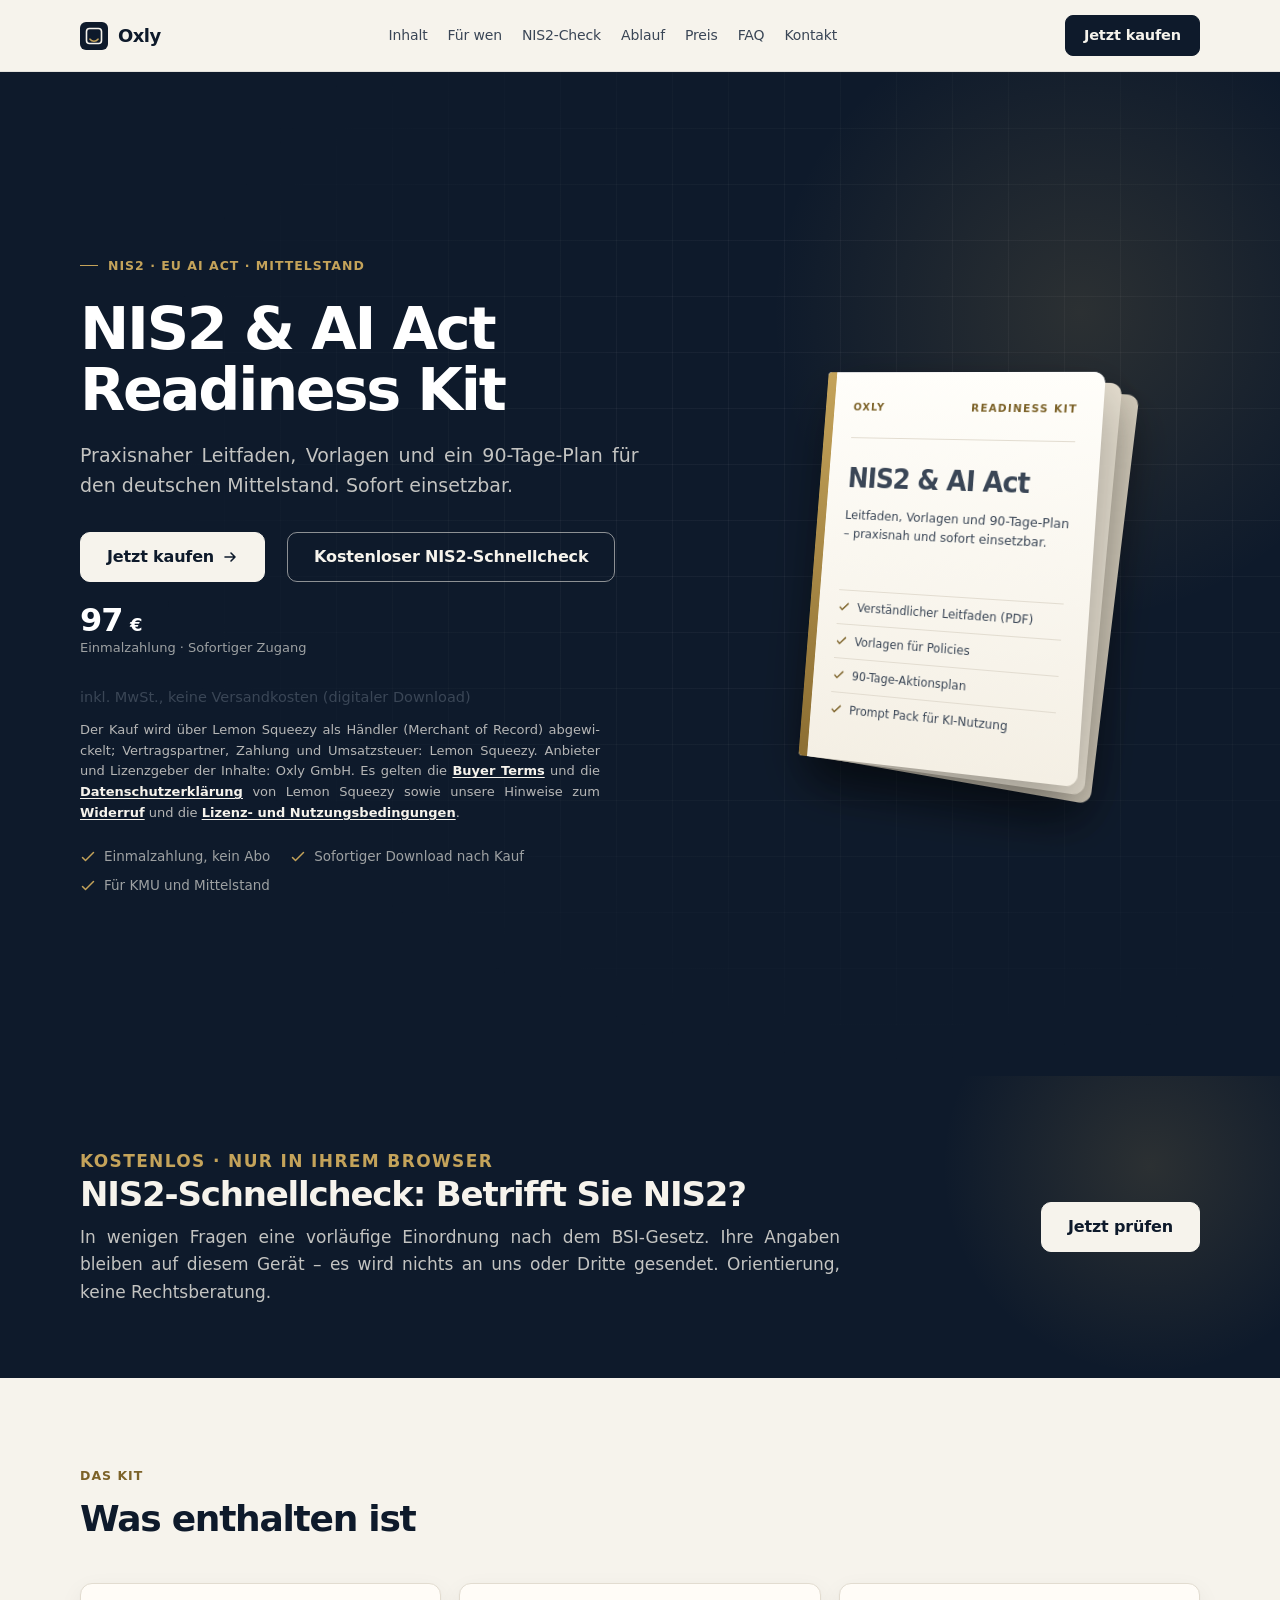
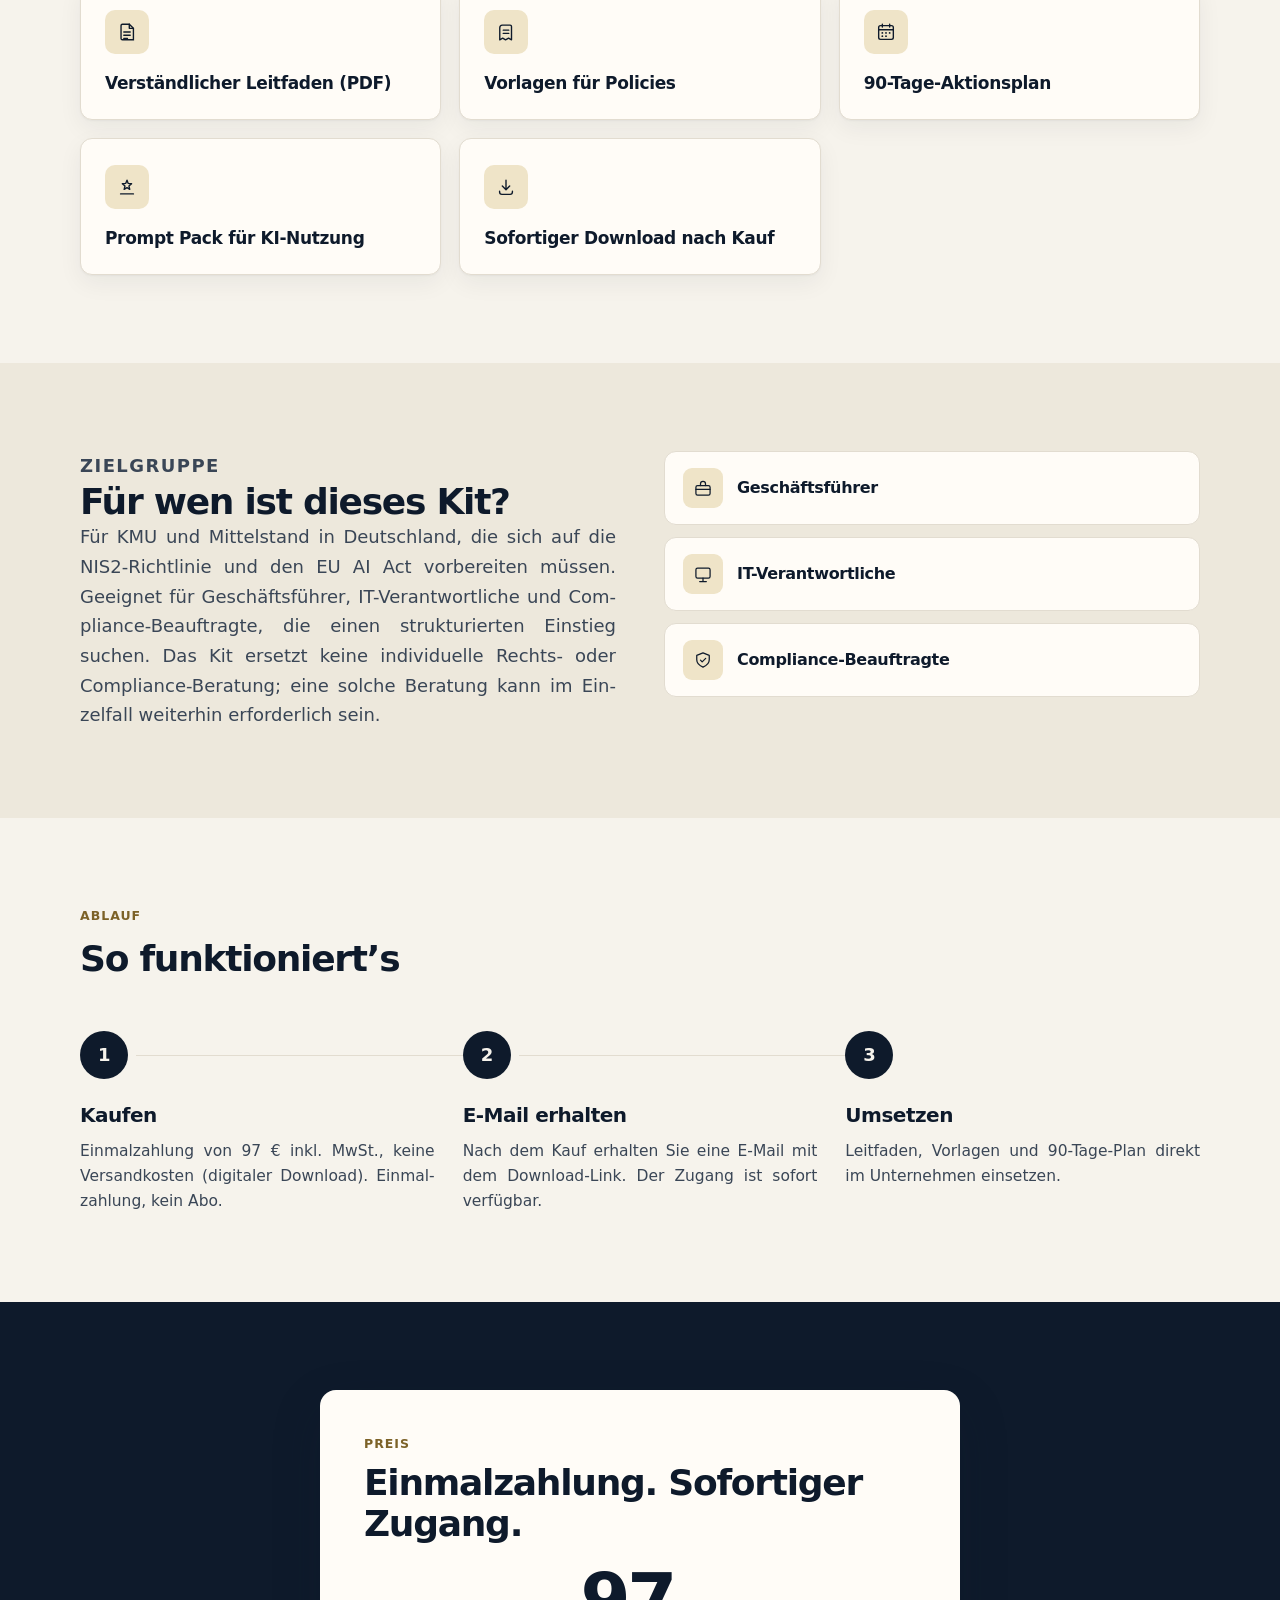
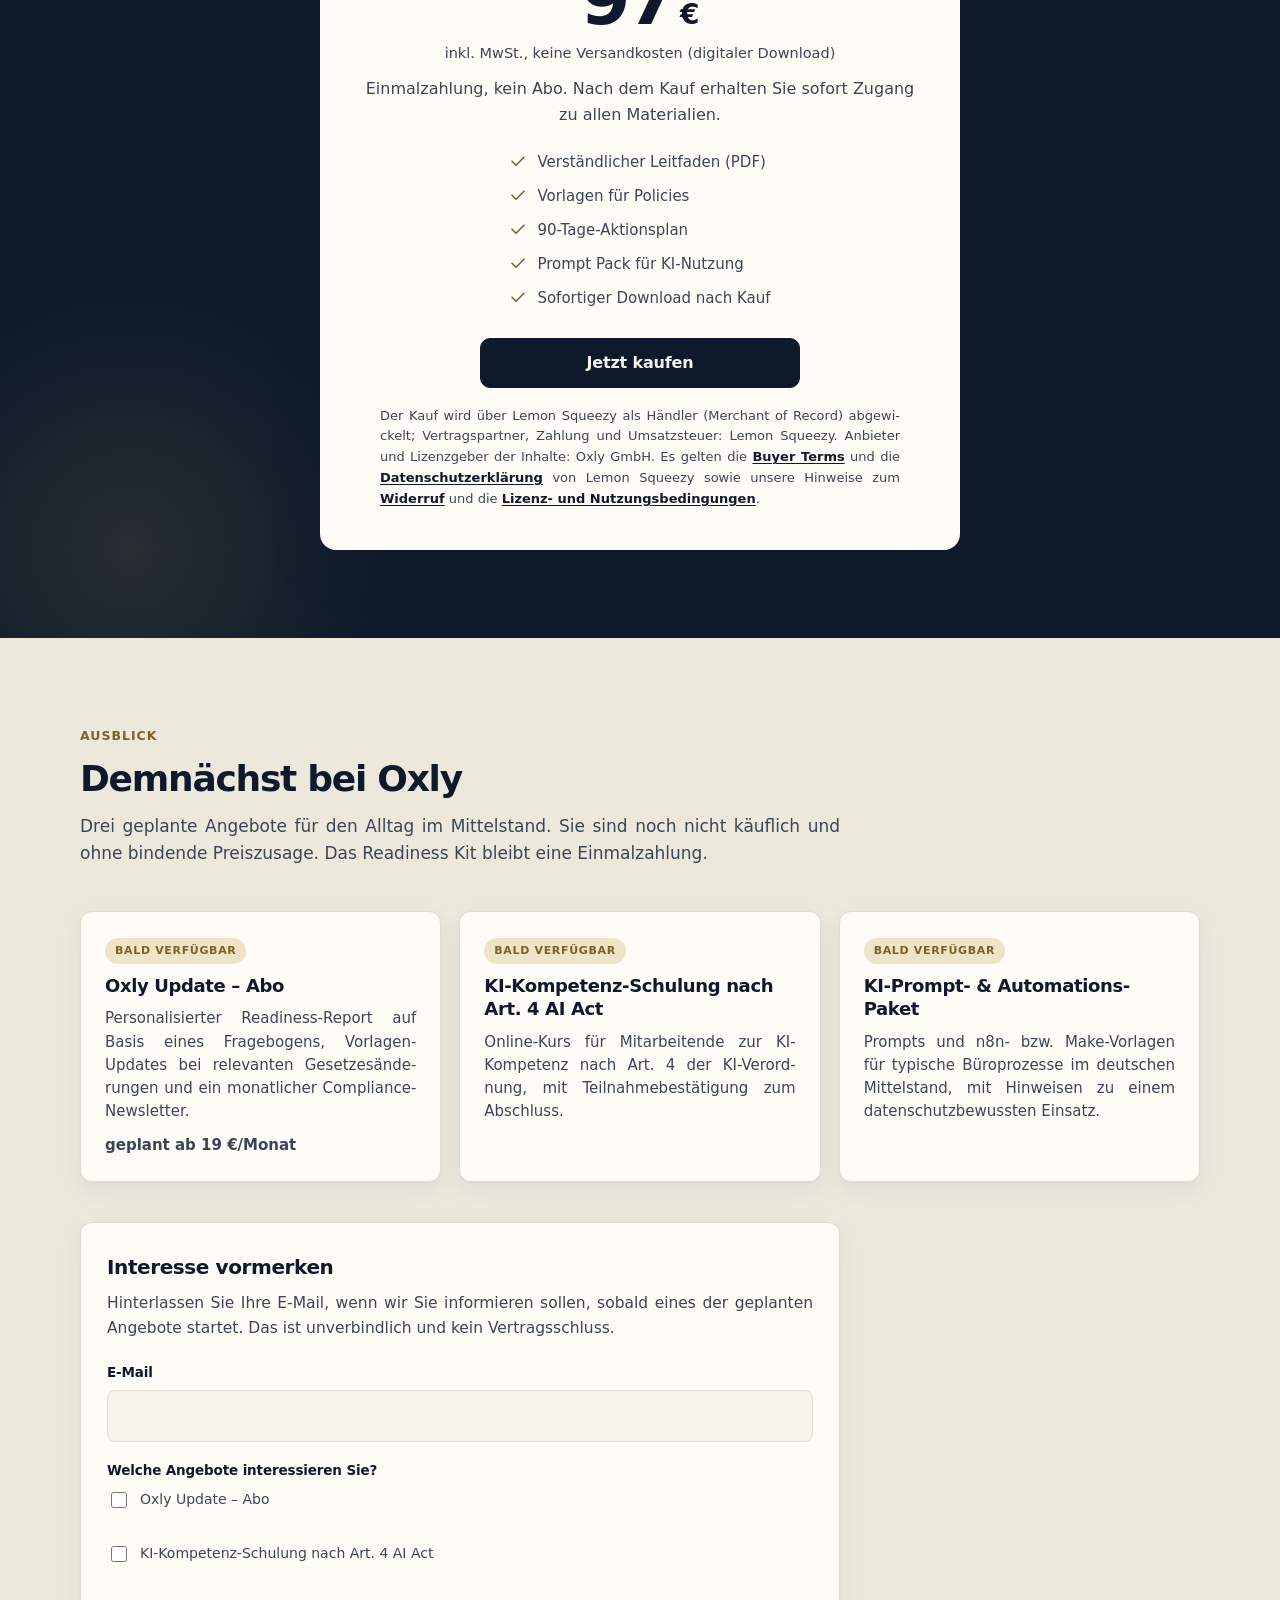
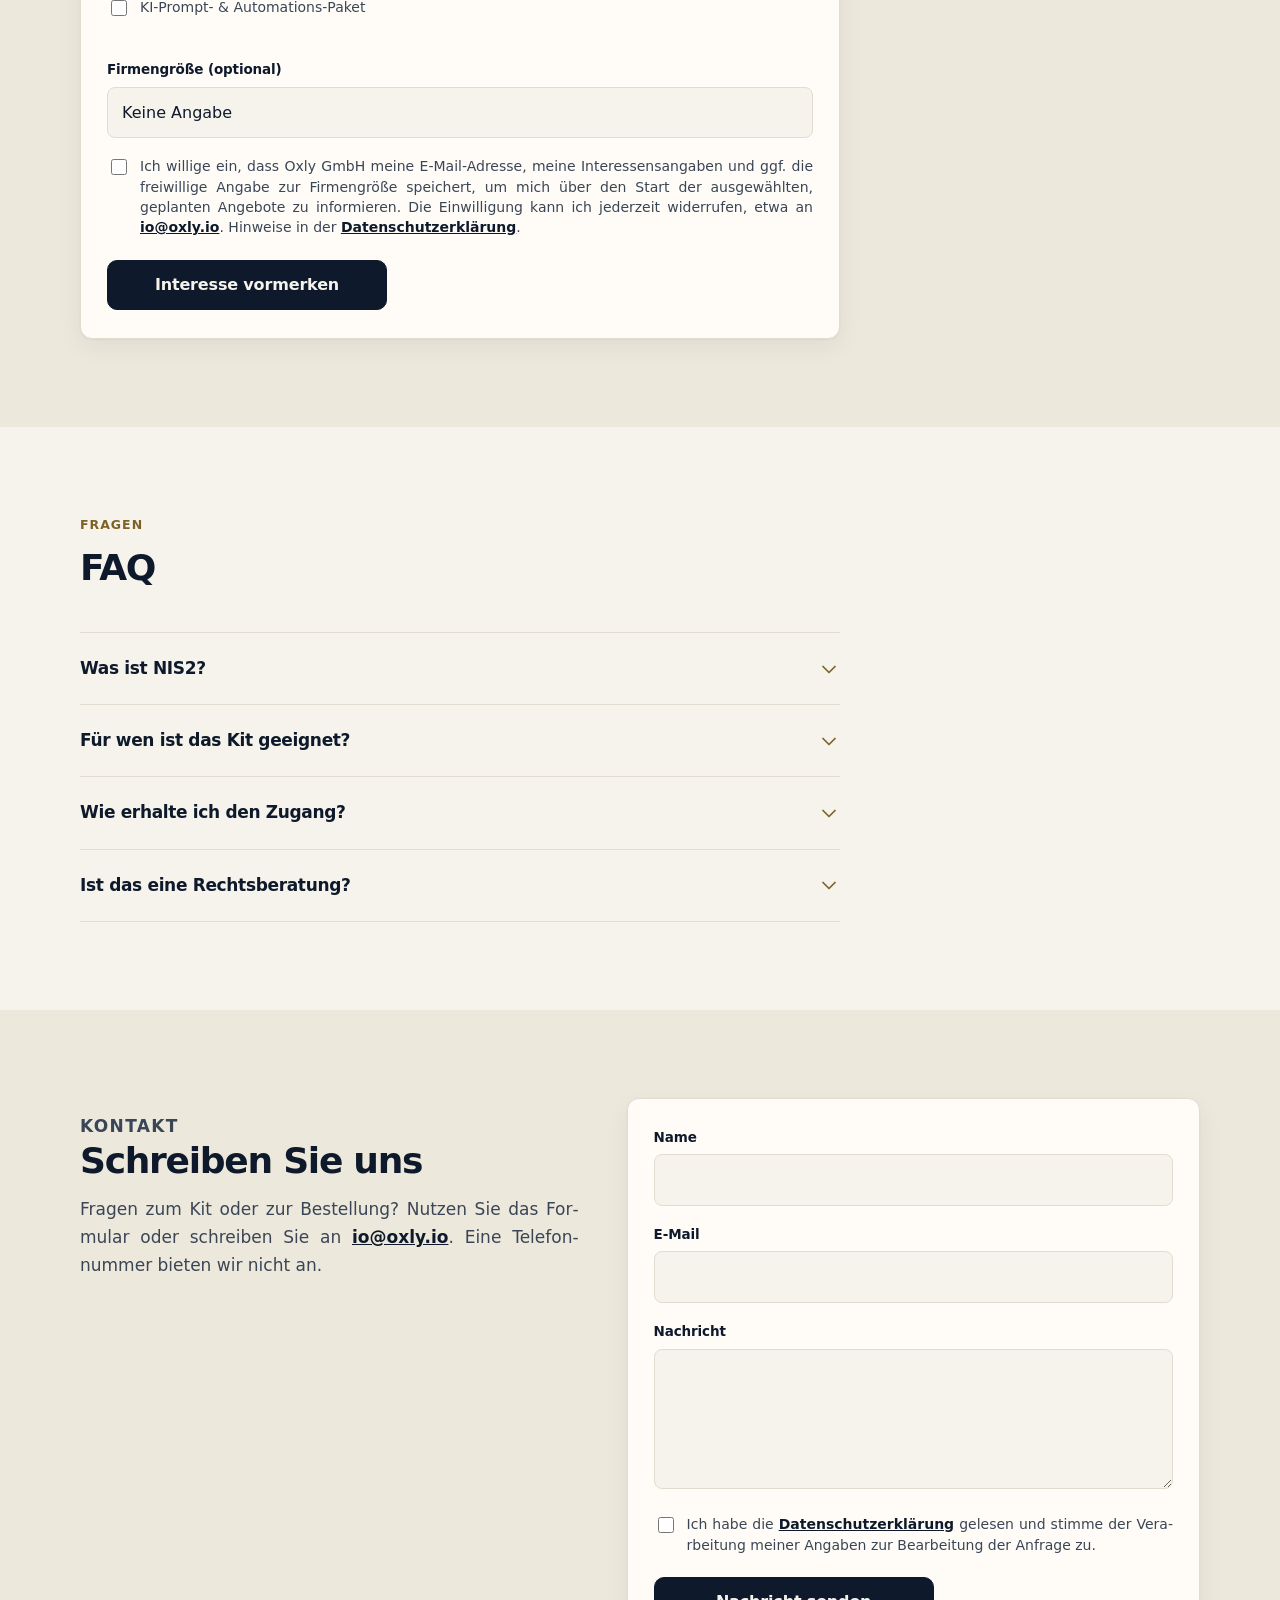
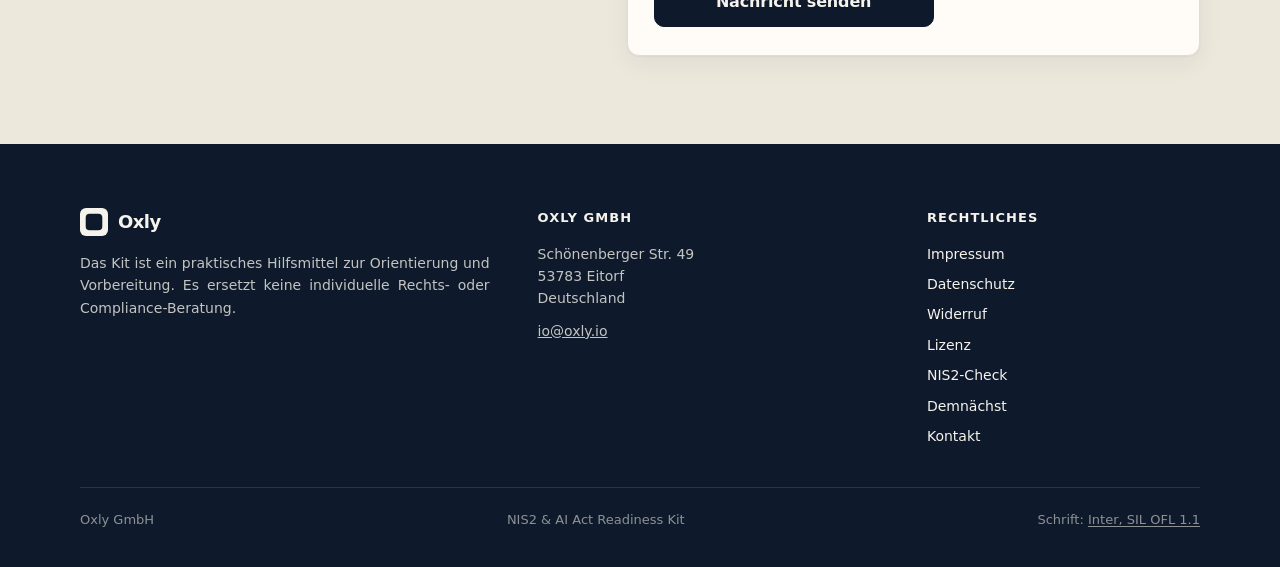
==== commit 1eee0931: "Justify body text (Blocksatz) with German hyphenation" ====
--- a/index.html
+++ b/index.html
@@ -43,7 +43,7 @@
         <div>
           <p class="eyebrow">NIS2 · EU AI Act · Mittelstand</p>
           <h1>NIS2 &amp; AI Act<br>Readiness Kit</h1>
-          <p class="hero-sub">Praxisnaher Leitfaden, Vorlagen und ein <span class="nowrap">90-Tage-Plan</span> für den deutschen Mittelstand. Sofort einsetzbar.</p>
+          <p class="hero-sub">Pra­xis­na­her Leit­fa­den, Vor­la­gen und ein <span class="nowrap">90-Tage-Plan</span> für den deut­schen Mit­tel­stand. Sofort ein­setz­bar.</p>
           <div class="hero-actions">
             <a class="btn btn-light btn-lg js-buy" data-buy href="https://oxly.lemonsqueezy.com/checkout/buy/932510b3-8b38-464d-8cc8-acfaef03025f">
               Jetzt kaufen
@@ -54,23 +54,23 @@
             <a class="btn btn-ghost btn-lg" href="nis2-check.html">Kostenloser NIS2-Schnellcheck</a>
             <div class="hero-price">
               <div class="amount">97<span>&nbsp;€</span></div>
-              <small>Einmalzahlung · Sofortiger Zugang</small>
-            </div>
-          </div>
-          <p class="price-vat hero-vat">inkl. MwSt., keine Versandkosten (digitaler Download)</p>
-          <p class="mor-note">Der Kauf wird über Lemon Squeezy als Händler (Merchant of Record) abgewickelt; Vertragspartner, Zahlung und Umsatzsteuer: Lemon Squeezy. Anbieter und Lizenzgeber der Inhalte: Oxly GmbH. Es gelten die <a href="https://www.lemonsqueezy.com/buyer-terms" rel="noopener noreferrer">Buyer Terms</a> und die <a href="https://www.lemonsqueezy.com/privacy" rel="noopener noreferrer">Datenschutzerklärung</a> von Lemon Squeezy sowie unsere Hinweise zum <a href="widerruf.html">Widerruf</a> und die <a href="lizenz.html">Lizenz- und Nutzungsbedingungen</a>.</p>
+              <small>Ein­ma­l­zah­lung · Sofor­ti­ger Zugang</small>
+            </div>
+          </div>
+          <p class="price-vat hero-vat">inkl. MwSt., keine Ver­sand­kos­ten (digi­ta­ler Dow­n­load)</p>
+          <p class="mor-note">Der Kauf wird über Lemon Squeezy als Händler (Mer­chant of Record) abge­wi­ckelt; Ver­trags­part­ner, Zahlung und Umsatz­steuer: Lemon Squeezy. Anbie­ter und Lizenz­ge­ber der Inhalte: Oxly GmbH. Es gelten die <a href="https://www.lemonsqueezy.com/buyer-terms" rel="noopener noreferrer">Buyer Terms</a> und die <a href="https://www.lemonsqueezy.com/privacy" rel="noopener noreferrer">Daten­schut­z­er­klä­rung</a> von Lemon Squeezy sowie unsere Hin­weise zum <a href="widerruf.html">Wider­ruf</a> und die <a href="lizenz.html">Lizenz- und Nut­zungs­be­din­gun­gen</a>.</p>
           <ul class="trust-row">
             <li>
               <svg viewBox="0 0 16 16" fill="none" aria-hidden="true"><path d="M2.5 8.5l3 3 8-8" stroke="currentColor" stroke-width="1.5" stroke-linecap="round" stroke-linejoin="round"/></svg>
-              Einmalzahlung, kein Abo
+              Ein­ma­l­zah­lung, kein Abo
             </li>
             <li>
               <svg viewBox="0 0 16 16" fill="none" aria-hidden="true"><path d="M2.5 8.5l3 3 8-8" stroke="currentColor" stroke-width="1.5" stroke-linecap="round" stroke-linejoin="round"/></svg>
-              Sofortiger Download nach Kauf
+              Sofor­ti­ger Dow­n­load nach Kauf
             </li>
             <li>
               <svg viewBox="0 0 16 16" fill="none" aria-hidden="true"><path d="M2.5 8.5l3 3 8-8" stroke="currentColor" stroke-width="1.5" stroke-linecap="round" stroke-linejoin="round"/></svg>
-              Für KMU und Mittelstand
+              Für KMU und Mit­tel­stand
             </li>
           </ul>
         </div>
@@ -82,19 +82,19 @@
             <div class="kit-cover">
               <div class="kit-top">
                 <span>Oxly</span>
-                <span>Readiness Kit</span>
+                <span>Rea­di­ness Kit</span>
               </div>
               <div class="kit-rule"></div>
               <p class="kit-title">NIS2 &amp; AI Act</p>
-              <p>Leitfaden, Vorlagen und <span class="nowrap">90-Tage-Plan</span> – praxisnah und sofort einsetzbar.</p>
+              <p>Leit­fa­den, Vor­la­gen und <span class="nowrap">90-Tage-Plan</span> – pra­xis­nah und sofort ein­setz­bar.</p>
               <ul class="kit-list">
                 <li>
                   <svg viewBox="0 0 14 14" fill="none"><path d="M2.5 7.2l2.6 2.6 6.4-6.4" stroke="currentColor" stroke-width="1.5" stroke-linecap="round" stroke-linejoin="round"/></svg>
-                  Verständlicher Leitfaden (PDF)
+                  Ver­ständ­li­cher Leit­fa­den (PDF)
                 </li>
                 <li>
                   <svg viewBox="0 0 14 14" fill="none"><path d="M2.5 7.2l2.6 2.6 6.4-6.4" stroke="currentColor" stroke-width="1.5" stroke-linecap="round" stroke-linejoin="round"/></svg>
-                  Vorlagen für Policies
+                  Vor­la­gen für Poli­cies
                 </li>
                 <li>
                   <svg viewBox="0 0 14 14" fill="none"><path d="M2.5 7.2l2.6 2.6 6.4-6.4" stroke="currentColor" stroke-width="1.5" stroke-linecap="round" stroke-linejoin="round"/></svg>
@@ -117,7 +117,7 @@
         <div>
           <p class="section-kicker">Kostenlos · Nur in Ihrem Browser</p>
           <h2>NIS2-Schnellcheck: Betrifft Sie NIS2?</h2>
-          <p>In wenigen Fragen eine vorläufige Einordnung nach dem BSI-Gesetz. Ihre Angaben bleiben auf diesem Gerät – es wird nichts an uns oder Dritte gesendet. Orientierung, keine Rechtsberatung.</p>
+          <p>In wenigen Fragen eine vor­läu­fige Ein­ord­nung nach dem BSI-Gesetz. Ihre Angaben bleiben auf diesem Gerät – es wird nichts an uns oder Dritte gesen­det. Ori­en­tie­rung, keine Rechts­be­ra­tung.</p>
         </div>
         <a class="btn btn-light btn-lg" href="nis2-check.html">Jetzt prüfen</a>
       </div>
@@ -184,7 +184,7 @@
         <div class="audience-copy">
           <p class="section-kicker">Zielgruppe</p>
           <h2 class="section-title">Für wen ist dieses Kit?</h2>
-          <p class="section-lead">Für KMU und Mittelstand in Deutschland, die sich auf die NIS2-Richtlinie und den EU AI Act vorbereiten müssen. Geeignet für Geschäftsführer, IT-Verantwortliche und Compliance-Beauftragte, die einen strukturierten Einstieg suchen. Das Kit ersetzt keine individuelle Rechts- oder Compliance-Beratung; eine solche Beratung kann im Einzelfall weiterhin erforderlich sein.</p>
+          <p class="section-lead">Für KMU und Mit­tel­stand in Deut­sch­land, die sich auf die NIS2-Richt­li­nie und den EU AI Act vor­be­rei­ten müssen. Geeig­net für Geschäfts­füh­rer, IT-Ver­ant­wort­li­che und Com­pli­ance-Beauf­tragte, die einen struk­tu­rier­ten Ein­stieg suchen. Das Kit ersetzt keine indi­vi­du­elle Rechts- oder Com­pli­ance-Bera­tung; eine solche Bera­tung kann im Ein­zel­fall wei­ter­hin erfor­der­lich sein.</p>
         </div>
         <div class="roles">
           <div class="role">
@@ -194,7 +194,7 @@
                 <path d="M9 9V7a3 3 0 0 1 6 0v2M3.5 13.5h17" stroke="currentColor" stroke-width="1.5" stroke-linecap="round"/>
               </svg>
             </div>
-            <strong>Geschäftsführer</strong>
+            <strong>Geschäfts­füh­rer</strong>
           </div>
           <div class="role">
             <div class="icon" aria-hidden="true">
@@ -203,7 +203,7 @@
                 <path d="M8 21h8M12 17v4" stroke="currentColor" stroke-width="1.5" stroke-linecap="round"/>
               </svg>
             </div>
-            <strong>IT-Verantwortliche</strong>
+            <strong>IT-Ver­ant­wort­li­che</strong>
           </div>
           <div class="role">
             <div class="icon" aria-hidden="true">
@@ -212,7 +212,7 @@
                 <path d="M9 12.2 11 14.2 15.2 10" stroke="currentColor" stroke-width="1.5" stroke-linecap="round" stroke-linejoin="round"/>
               </svg>
             </div>
-            <strong>Compliance-Beauftragte</strong>
+            <strong>Com­pli­ance-Beauf­tragte</strong>
           </div>
         </div>
       </div>
@@ -228,17 +228,17 @@
           <article class="step">
             <div class="step-num">1</div>
             <h3>Kaufen</h3>
-            <p>Einmalzahlung von 97&nbsp;€ inkl. MwSt., keine Versandkosten (digitaler Download). Einmalzahlung, kein Abo.</p>
+            <p>Ein­ma­l­zah­lung von 97&nbsp;€ inkl. MwSt., keine Ver­sand­kos­ten (digi­ta­ler Dow­n­load). Ein­ma­l­zah­lung, kein Abo.</p>
           </article>
           <article class="step">
             <div class="step-num">2</div>
             <h3>E-Mail erhalten</h3>
-            <p>Nach dem Kauf erhalten Sie eine E-Mail mit dem Download-Link. Der Zugang ist sofort verfügbar.</p>
+            <p>Nach dem Kauf erhal­ten Sie eine E-Mail mit dem Dow­n­load-Link. Der Zugang ist sofort ver­füg­bar.</p>
           </article>
           <article class="step">
             <div class="step-num">3</div>
             <h3>Umsetzen</h3>
-            <p>Leitfaden, Vorlagen und <span class="nowrap">90-Tage-Plan</span> direkt im Unternehmen einsetzen.</p>
+            <p>Leit­fa­den, Vor­la­gen und <span class="nowrap">90-Tage-Plan</span> direkt im Unter­neh­men ein­set­zen.</p>
           </article>
         </div>
       </div>
@@ -253,16 +253,16 @@
             <span class="num">97</span>
             <span class="cur">€</span>
           </div>
-          <p class="price-vat">inkl. MwSt., keine Versandkosten (digitaler Download)</p>
-          <p class="price-note">Einmalzahlung, kein Abo. Nach dem Kauf erhalten Sie sofort Zugang zu allen Materialien.</p>
+          <p class="price-vat">inkl. MwSt., keine Ver­sand­kos­ten (digi­ta­ler Dow­n­load)</p>
+          <p class="price-note">Ein­ma­l­zah­lung, kein Abo. Nach dem Kauf erhal­ten Sie sofort Zugang zu allen Mate­ri­a­lien.</p>
           <ul class="price-points">
             <li>
               <svg viewBox="0 0 18 18" fill="none" aria-hidden="true"><path d="M3 9.2l4 4 8-8" stroke="currentColor" stroke-width="1.6" stroke-linecap="round" stroke-linejoin="round"/></svg>
-              Verständlicher Leitfaden (PDF)
+              Ver­ständ­li­cher Leit­fa­den (PDF)
             </li>
             <li>
               <svg viewBox="0 0 18 18" fill="none" aria-hidden="true"><path d="M3 9.2l4 4 8-8" stroke="currentColor" stroke-width="1.6" stroke-linecap="round" stroke-linejoin="round"/></svg>
-              Vorlagen für Policies
+              Vor­la­gen für Poli­cies
             </li>
             <li>
               <svg viewBox="0 0 18 18" fill="none" aria-hidden="true"><path d="M3 9.2l4 4 8-8" stroke="currentColor" stroke-width="1.6" stroke-linecap="round" stroke-linejoin="round"/></svg>
@@ -274,11 +274,11 @@
             </li>
             <li>
               <svg viewBox="0 0 18 18" fill="none" aria-hidden="true"><path d="M3 9.2l4 4 8-8" stroke="currentColor" stroke-width="1.6" stroke-linecap="round" stroke-linejoin="round"/></svg>
-              Sofortiger Download nach Kauf
+              Sofor­ti­ger Dow­n­load nach Kauf
             </li>
           </ul>
           <a class="btn btn-primary btn-lg js-buy" data-buy href="https://oxly.lemonsqueezy.com/checkout/buy/932510b3-8b38-464d-8cc8-acfaef03025f">Jetzt kaufen</a>
-          <p class="mor-note">Der Kauf wird über Lemon Squeezy als Händler (Merchant of Record) abgewickelt; Vertragspartner, Zahlung und Umsatzsteuer: Lemon Squeezy. Anbieter und Lizenzgeber der Inhalte: Oxly GmbH. Es gelten die <a href="https://www.lemonsqueezy.com/buyer-terms" rel="noopener noreferrer">Buyer Terms</a> und die <a href="https://www.lemonsqueezy.com/privacy" rel="noopener noreferrer">Datenschutzerklärung</a> von Lemon Squeezy sowie unsere Hinweise zum <a href="widerruf.html">Widerruf</a> und die <a href="lizenz.html">Lizenz- und Nutzungsbedingungen</a>.</p>
+          <p class="mor-note">Der Kauf wird über Lemon Squeezy als Händler (Mer­chant of Record) abge­wi­ckelt; Ver­trags­part­ner, Zahlung und Umsatz­steuer: Lemon Squeezy. Anbie­ter und Lizenz­ge­ber der Inhalte: Oxly GmbH. Es gelten die <a href="https://www.lemonsqueezy.com/buyer-terms" rel="noopener noreferrer">Buyer Terms</a> und die <a href="https://www.lemonsqueezy.com/privacy" rel="noopener noreferrer">Daten­schut­z­er­klä­rung</a> von Lemon Squeezy sowie unsere Hin­weise zum <a href="widerruf.html">Wider­ruf</a> und die <a href="lizenz.html">Lizenz- und Nut­zungs­be­din­gun­gen</a>.</p>
         </div>
       </div>
     </section>
@@ -289,30 +289,30 @@
         <div class="section-head">
           <p class="section-kicker">Ausblick</p>
           <h2 class="section-title">Demnächst bei Oxly</h2>
-          <p class="coming-lead">Drei geplante Angebote für den Alltag im Mittelstand. Sie sind noch nicht käuflich und ohne bindende Preiszusage. Das Readiness Kit bleibt eine Einmalzahlung.</p>
+          <p class="coming-lead">Drei geplante Ange­bote für den Alltag im Mit­tel­stand. Sie sind noch nicht käuf­lich und ohne bin­dende Preis­zu­sage. Das Rea­di­ness Kit bleibt eine Ein­ma­l­zah­lung.</p>
         </div>
         <div class="coming-grid">
           <article class="coming-card">
             <span class="badge-soon">Bald verfügbar</span>
             <h3>Oxly Update – Abo</h3>
-            <p>Personalisierter Readiness-Report auf Basis eines Fragebogens, Vorlagen-Updates bei relevanten Gesetzesänderungen und ein monatlicher Compliance-Newsletter.</p>
+            <p>Per­so­na­li­sier­ter Rea­di­ness-Report auf Basis eines Fra­ge­bo­gens, Vor­la­gen-Updates bei rele­van­ten Geset­zes­än­de­run­gen und ein monat­li­cher Com­pli­ance-Newslet­ter.</p>
             <p class="coming-price">geplant ab 19&nbsp;€/Monat</p>
           </article>
           <article class="coming-card">
             <span class="badge-soon">Bald verfügbar</span>
             <h3>KI-Kompetenz-Schulung nach Art. 4 AI Act</h3>
-            <p>Online-Kurs für Mitarbeitende zur KI-Kompetenz nach Art. 4 der KI-Verordnung, mit Teilnahmebestätigung zum Abschluss.</p>
+            <p>Online-Kurs für Mit­a­r­bei­tende zur KI-Kom­pe­tenz nach Art. 4 der KI-Ver­ord­nung, mit Teil­nah­me­be­stä­ti­gung zum Abschluss.</p>
           </article>
           <article class="coming-card">
             <span class="badge-soon">Bald verfügbar</span>
             <h3>KI-Prompt- &amp; Automations-Paket</h3>
-            <p>Prompts und n8n- bzw. Make-Vorlagen für typische Büroprozesse im deutschen Mittelstand, mit Hinweisen zu einem datenschutzbewussten Einsatz.</p>
+            <p>Prompts und n8n- bzw. Make-Vor­la­gen für typi­sche Büro­pro­zesse im deut­schen Mit­tel­stand, mit Hin­wei­sen zu einem daten­schutz­be­wuss­ten Einsatz.</p>
           </article>
         </div>
 
         <form class="waitlist form" id="waitlist-form" action="https://formsubmit.co/io@oxly.io" method="POST">
           <h3>Interesse vormerken</h3>
-          <p class="waitlist-lead">Hinterlassen Sie Ihre E-Mail, wenn wir Sie informieren sollen, sobald eines der geplanten Angebote startet. Das ist unverbindlich und kein Vertragsschluss.</p>
+          <p class="waitlist-lead">Hin­ter­las­sen Sie Ihre E-Mail, wenn wir Sie infor­mie­ren sollen, sobald eines der geplan­ten Ange­bote startet. Das ist unver­bind­lich und kein Ver­trags­schluss.</p>
           <input type="hidden" name="_next" value="https://oxly-compliance.de/danke.html">
           <input type="hidden" name="_subject" value="Interesse vormerken / Warteliste">
           <input type="hidden" name="_template" value="table">
@@ -323,25 +323,25 @@
             <label for="waitlist-email">E-Mail</label>
             <input type="email" id="waitlist-email" name="email" required autocomplete="email">
           </div>
-          <p class="field-label" id="waitlist-interests-label">Welche Angebote interessieren Sie?</p>
+          <p class="field-label" id="waitlist-interests-label">Welche Ange­bote inter­es­sie­ren Sie?</p>
           <div class="waitlist-interests" role="group" aria-labelledby="waitlist-interests-label">
             <label class="check"><input type="checkbox" name="interesse_update_abo" value="ja" data-interest> <span>Oxly Update – Abo</span></label>
-            <label class="check"><input type="checkbox" name="interesse_ki_schulung" value="ja" data-interest> <span>KI-Kompetenz-Schulung nach Art. 4 AI Act</span></label>
-            <label class="check"><input type="checkbox" name="interesse_prompt_paket" value="ja" data-interest> <span>KI-Prompt- &amp; Automations-Paket</span></label>
-          </div>
-          <p class="waitlist-error" id="waitlist-error" role="alert">Bitte wählen Sie mindestens ein Angebot aus.</p>
+            <label class="check"><input type="checkbox" name="interesse_ki_schulung" value="ja" data-interest> <span>KI-Kom­pe­tenz-Schu­lung nach Art. 4 AI Act</span></label>
+            <label class="check"><input type="checkbox" name="interesse_prompt_paket" value="ja" data-interest> <span>KI-Prompt- &amp; Auto­ma­ti­ons-Paket</span></label>
+          </div>
+          <p class="waitlist-error" id="waitlist-error" role="alert">Bitte wählen Sie min­des­tens ein Angebot aus.</p>
           <div class="field">
-            <label for="waitlist-size">Firmengröße (optional)</label>
+            <label for="waitlist-size">Fir­men­größe (opti­o­nal)</label>
             <select id="waitlist-size" name="firmengroesse">
               <option value="">Keine Angabe</option>
-              <option value="unter_50">Unter 50 Beschäftigte</option>
-              <option value="50_249">50 bis 249 Beschäftigte</option>
-              <option value="250_plus">250 oder mehr Beschäftigte</option>
+              <option value="unter_50">Unter 50 Beschäf­tigte</option>
+              <option value="50_249">50 bis 249 Beschäf­tigte</option>
+              <option value="250_plus">250 oder mehr Beschäf­tigte</option>
             </select>
           </div>
           <label class="check">
             <input type="checkbox" name="datenschutz" value="zugestimmt" required>
-            <span>Ich willige ein, dass Oxly GmbH meine E-Mail-Adresse, meine Interessensangaben und ggf. die freiwillige Angabe zur Firmengröße speichert, um mich über den Start der ausgewählten, geplanten Angebote zu informieren. Die Einwilligung kann ich jederzeit widerrufen, etwa an <a href="mailto:io@oxly.io">io@oxly.io</a>. Hinweise in der <a href="datenschutz.html">Datenschutzerklärung</a>.</span>
+            <span>Ich willige ein, dass Oxly GmbH meine E-Mail-Adresse, meine Inter­es­sen­s­an­ga­ben und ggf. die frei­wil­lige Angabe zur Fir­men­größe spei­chert, um mich über den Start der aus­ge­wähl­ten, geplan­ten Ange­bote zu infor­mie­ren. Die Ein­wil­li­gung kann ich jeder­zeit wider­ru­fen, etwa an <a href="mailto:io@oxly.io">io@oxly.io</a>. Hin­weise in der <a href="datenschutz.html">Daten­schut­z­er­klä­rung</a>.</span>
           </label>
           <button class="btn btn-primary btn-lg" type="submit">Interesse vormerken</button>
         </form>
@@ -357,19 +357,19 @@
         <div class="faq-list">
           <details>
             <summary>Was ist NIS2?<svg class="chev" viewBox="0 0 22 22" fill="none" aria-hidden="true"><path d="M5 8.5 11 14.5 17 8.5" stroke="currentColor" stroke-width="1.7" stroke-linecap="round" stroke-linejoin="round"/></svg></summary>
-            <p>Die NIS2-Richtlinie ist eine EU-weite Regelung zur Cybersicherheit. Viele Unternehmen in Deutschland müssen bestimmte Anforderungen erfüllen. Dieses Kit hilft Ihnen, die wichtigsten Schritte zu verstehen und umzusetzen.</p>
+            <p>Die NIS2-Richt­li­nie ist eine EU-weite Rege­lung zur Cyber­si­cher­heit. Viele Unter­neh­men in Deut­sch­land müssen bestimmte Anfor­de­run­gen erfül­len. Dieses Kit hilft Ihnen, die wich­tigs­ten Schritte zu ver­ste­hen und umzu­set­zen.</p>
           </details>
           <details>
-            <summary>Für wen ist das Kit geeignet?<svg class="chev" viewBox="0 0 22 22" fill="none" aria-hidden="true"><path d="M5 8.5 11 14.5 17 8.5" stroke="currentColor" stroke-width="1.7" stroke-linecap="round" stroke-linejoin="round"/></svg></summary>
-            <p>Für kleine und mittlere Unternehmen in Deutschland, die sich auf NIS2 und den AI Act vorbereiten wollen. Das Kit bietet einen strukturierten Ausgangspunkt; eine individuelle Rechts- oder Compliance-Beratung kann weiterhin erforderlich sein.</p>
+            <summary>Für wen ist das Kit geeig­net?<svg class="chev" viewBox="0 0 22 22" fill="none" aria-hidden="true"><path d="M5 8.5 11 14.5 17 8.5" stroke="currentColor" stroke-width="1.7" stroke-linecap="round" stroke-linejoin="round"/></svg></summary>
+            <p>Für kleine und mitt­lere Unter­neh­men in Deut­sch­land, die sich auf NIS2 und den AI Act vor­be­rei­ten wollen. Das Kit bietet einen struk­tu­rier­ten Aus­gangs­punkt; eine indi­vi­du­elle Rechts- oder Com­pli­ance-Bera­tung kann wei­ter­hin erfor­der­lich sein.</p>
           </details>
           <details>
             <summary>Wie erhalte ich den Zugang?<svg class="chev" viewBox="0 0 22 22" fill="none" aria-hidden="true"><path d="M5 8.5 11 14.5 17 8.5" stroke="currentColor" stroke-width="1.7" stroke-linecap="round" stroke-linejoin="round"/></svg></summary>
-            <p>Nach dem Kauf erhalten Sie eine E-Mail mit dem Download-Link. Der Zugang ist sofort verfügbar.</p>
+            <p>Nach dem Kauf erhal­ten Sie eine E-Mail mit dem Dow­n­load-Link. Der Zugang ist sofort ver­füg­bar.</p>
           </details>
           <details>
-            <summary>Ist das eine Rechtsberatung?<svg class="chev" viewBox="0 0 22 22" fill="none" aria-hidden="true"><path d="M5 8.5 11 14.5 17 8.5" stroke="currentColor" stroke-width="1.7" stroke-linecap="round" stroke-linejoin="round"/></svg></summary>
-            <p>Nein. Das Kit ist ein praktisches Hilfsmittel zur Orientierung und Vorbereitung. Es ersetzt keine individuelle Rechts- oder Compliance-Beratung.</p>
+            <summary>Ist das eine Rechts­be­ra­tung?<svg class="chev" viewBox="0 0 22 22" fill="none" aria-hidden="true"><path d="M5 8.5 11 14.5 17 8.5" stroke="currentColor" stroke-width="1.7" stroke-linecap="round" stroke-linejoin="round"/></svg></summary>
+            <p>Nein. Das Kit ist ein prak­ti­sches Hilfs­mit­tel zur Ori­en­tie­rung und Vor­be­rei­tung. Es ersetzt keine indi­vi­du­elle Rechts- oder Com­pli­ance-Bera­tung.</p>
           </details>
         </div>
       </div>
@@ -380,7 +380,7 @@
         <div class="contact-copy">
           <p class="section-kicker">Kontakt</p>
           <h2 class="section-title">Schreiben Sie uns</h2>
-          <p>Fragen zum Kit oder zur Bestellung? Nutzen Sie das Formular oder schreiben Sie an <a href="mailto:io@oxly.io">io@oxly.io</a>. Eine Telefonnummer bieten wir nicht an.</p>
+          <p>Fragen zum Kit oder zur Bestel­lung? Nutzen Sie das For­mu­lar oder schrei­ben Sie an <a href="mailto:io@oxly.io">io@oxly.io</a>. Eine Tele­fon­num­mer bieten wir nicht an.</p>
         </div>
         <form class="form" action="https://formsubmit.co/io@oxly.io" method="POST">
           <input type="hidden" name="_next" value="https://oxly-compliance.de/danke.html">
@@ -398,12 +398,12 @@
             <input type="email" id="email" name="email" required autocomplete="email">
           </div>
           <div class="field">
-            <label for="message">Nachricht</label>
+            <label for="message">Nach­richt</label>
             <textarea id="message" name="message" required></textarea>
           </div>
           <label class="check">
             <input type="checkbox" name="datenschutz" value="zugestimmt" required>
-            <span>Ich habe die <a href="datenschutz.html">Datenschutzerklärung</a> gelesen und stimme der Verarbeitung meiner Angaben zur Bearbeitung der Anfrage zu.</span>
+            <span>Ich habe die <a href="datenschutz.html">Daten­schut­z­er­klä­rung</a> gelesen und stimme der Ver­a­r­bei­tung meiner Angaben zur Bea­r­bei­tung der Anfrage zu.</span>
           </label>
           <button class="btn btn-primary btn-lg" type="submit">Nachricht senden</button>
         </form>
@@ -423,29 +423,29 @@
             </svg>
             <span class="logo-word">Oxly</span>
           </a>
-          <p class="disclaimer">Das Kit ist ein praktisches Hilfsmittel zur Orientierung und Vorbereitung. Es ersetzt keine individuelle Rechts- oder Compliance-Beratung.</p>
+          <p class="disclaimer">Das Kit ist ein prak­ti­sches Hilfs­mit­tel zur Ori­en­tie­rung und Vor­be­rei­tung. Es ersetzt keine indi­vi­du­elle Rechts- oder Com­pli­ance-Bera­tung.</p>
         </div>
         <div>
           <h3>Oxly GmbH</h3>
-          <p>Schönenberger Str. 49<br>53783 Eitorf<br>Deutschland</p>
+          <p>Schö­nen­ber­ger Str. 49<br>53783 Eitorf<br>Deut­sch­land</p>
           <p><a href="mailto:io@oxly.io">io@oxly.io</a></p>
         </div>
         <div>
           <h3>Rechtliches</h3>
           <div class="footer-links">
-            <a href="impressum.html">Impressum</a>
-            <a href="datenschutz.html">Datenschutz</a>
-            <a href="widerruf.html">Widerruf</a>
+            <a href="impressum.html">Impres­sum</a>
+            <a href="datenschutz.html">Daten­schutz</a>
+            <a href="widerruf.html">Wider­ruf</a>
             <a href="lizenz.html">Lizenz</a>
             <a href="nis2-check.html">NIS2-Check</a>
-            <a href="#demnächst">Demnächst</a>
+            <a href="#demnächst">Dem­nächst</a>
             <a href="#kontakt">Kontakt</a>
           </div>
         </div>
       </div>
       <div class="footer-bottom">
         <span>Oxly GmbH</span>
-        <span>NIS2 &amp; AI Act Readiness Kit</span>
+        <span>NIS2 &amp; AI Act Rea­di­ness Kit</span>
         <span>Schrift: <a href="fonts/OFL.txt">Inter, SIL OFL 1.1</a></span>
       </div>
     </div>
--- a/styles.css
+++ b/styles.css
@@ -24,13 +24,22 @@
   --white: #FFFFFF;
   --header-h: 72px;
   --wrap: 1120px;
+  --measure: 760px;
+  --page-pad: 24px;
   --radius: 12px;
   --shadow: 0 1px 2px rgba(14, 26, 43, 0.04), 0 8px 24px rgba(14, 26, 43, 0.06);
   --shadow-lg: 0 18px 50px rgba(14, 26, 43, 0.18);
 }
 
 *, *::before, *::after { box-sizing: border-box; }
-html { scroll-behavior: smooth; }
+html {
+  scroll-behavior: smooth;
+  -webkit-hyphens: auto;
+  hyphens: auto;
+  hyphenate-limit-chars: 6 3 3;
+  -webkit-hyphenate-limit-chars: 6 3 3;
+  overflow-wrap: break-word;
+}
 @media (prefers-reduced-motion: reduce) {
   html { scroll-behavior: auto; }
   *, *::before, *::after {
@@ -84,8 +93,13 @@
 }
 
 .wrap {
-  width: min(var(--wrap), calc(100% - 48px));
+  width: min(var(--wrap), calc(100% - (var(--page-pad) * 2)));
   margin-inline: auto;
+}
+.wrap--measure,
+.check-wrap,
+.legal-inner {
+  width: min(var(--measure), calc(100% - (var(--page-pad) * 2)));
 }
 
 /* Header */
@@ -129,16 +143,18 @@
   align-items: center;
   gap: 20px;
 }
-.nav a {
+.nav a,
+.nav a:link,
+.nav a:visited {
   text-decoration: none;
   font-size: 14px;
   font-weight: 500;
   color: var(--text-2);
   letter-spacing: -0.01em;
 }
-.nav a:hover { color: var(--navy); }
-
-/* Buttons */
+.nav a:hover, .nav a:focus { color: var(--navy); }
+
+/* Buttons — colors are set on every link state so container `a` rules cannot make label text disappear */
 .btn {
   display: inline-flex;
   align-items: center;
@@ -155,23 +171,71 @@
   transition: background 0.15s ease, color 0.15s ease, border-color 0.15s ease, transform 0.15s ease;
   white-space: nowrap;
   cursor: pointer;
+  -webkit-print-color-adjust: exact;
+  print-color-adjust: exact;
+}
+a.btn,
+a.btn:link,
+a.btn:visited,
+a.btn:hover,
+a.btn:focus,
+a.btn:focus-visible,
+a.btn:active {
+  text-decoration: none;
 }
 .btn:focus-visible,
 a:focus-visible,
-summary:focus-visible {
+summary:focus-visible,
+button:focus-visible {
   outline: 2px solid var(--brass);
   outline-offset: 3px;
 }
-.btn-primary {
+.btn-primary,
+a.btn-primary,
+a.btn-primary:link,
+a.btn-primary:visited,
+button.btn-primary {
   background: var(--navy);
   color: var(--ivory);
-}
-.btn-primary:hover { background: #1A2B45; }
-.btn-light {
+  border-color: var(--navy);
+}
+.btn-primary:hover,
+.btn-primary:focus,
+.btn-primary:focus-visible,
+.btn-primary:active,
+a.btn-primary:hover,
+a.btn-primary:focus,
+a.btn-primary:focus-visible,
+a.btn-primary:active,
+button.btn-primary:hover,
+button.btn-primary:focus,
+button.btn-primary:focus-visible,
+button.btn-primary:active {
+  background: #1A2B45;
+  color: var(--ivory);
+  border-color: #1A2B45;
+}
+.btn-light,
+a.btn-light,
+a.btn-light:link,
+a.btn-light:visited,
+button.btn-light {
   background: var(--ivory);
   color: var(--navy);
-}
-.btn-light:hover { background: var(--white); }
+  border-color: var(--ivory);
+}
+.btn-light:hover,
+.btn-light:focus,
+.btn-light:focus-visible,
+.btn-light:active,
+a.btn-light:hover,
+a.btn-light:focus,
+a.btn-light:focus-visible,
+a.btn-light:active {
+  background: var(--white);
+  color: var(--navy);
+  border-color: var(--white);
+}
 .btn-lg {
   padding: 16px 26px;
   font-size: 16px;
@@ -250,7 +314,7 @@
   font-size: clamp(17px, 1.6vw, 19px);
   line-height: 1.55;
   color: rgba(246, 243, 236, 0.78);
-  max-width: 36em;
+  max-width: 100%;
   font-weight: 430;
 }
 .hero-actions {
@@ -408,8 +472,9 @@
 /* Sections */
 section { padding: 88px 0; }
 .section-head {
-  max-width: 620px;
-  margin-bottom: 44px;
+  max-width: var(--measure);
+  margin: 0 0 44px;
+  padding: 0;
 }
 .section-kicker {
   font-size: 12.5px;
@@ -436,13 +501,12 @@
 /* Contents cards */
 .contents { background: var(--ivory); }
 .card-grid {
-  display: flex;
-  flex-wrap: wrap;
+  display: grid;
+  grid-template-columns: repeat(3, 1fr);
   gap: 18px;
-  justify-content: center;
 }
 .card-grid .card {
-  flex: 0 1 calc((100% - 36px) / 3);
+  min-width: 0;
 }
 .card {
   background: var(--paper);
@@ -645,7 +709,7 @@
 /* FAQ */
 .faq { background: var(--ivory); }
 .faq-list {
-  max-width: 760px;
+  max-width: var(--measure);
 }
 details {
   border-bottom: 1px solid var(--line);
@@ -658,7 +722,7 @@
   align-items: center;
   justify-content: space-between;
   gap: 16px;
-  padding: 22px 4px;
+  padding: 22px 0;
   font-size: 17px;
   font-weight: 600;
   letter-spacing: -0.02em;
@@ -674,7 +738,7 @@
 details[open] summary .chev { transform: rotate(180deg); }
 details p {
   margin: 0;
-  padding: 0 40px 22px 4px;
+  padding: 0 0 22px;
   color: var(--text-2);
   font-size: 15.5px;
   line-height: 1.65;
@@ -737,26 +801,30 @@
   flex-direction: column;
   gap: 8px;
 }
-.footer-links a {
+.footer-links a,
+.footer-links a:link,
+.footer-links a:visited {
   color: var(--ivory);
   text-decoration: none;
 }
-.footer-links a:hover { text-decoration: underline; }
+.footer-links a:hover, .footer-links a:focus { text-decoration: underline; color: var(--ivory); }
 .footer-bottom {
   padding-top: 22px;
   display: flex;
   justify-content: space-between;
   gap: 16px;
   flex-wrap: wrap;
-  color: rgba(246, 243, 236, 0.45);
+  color: rgba(246, 243, 236, 0.55);
   font-size: 13px;
 }
-.footer-bottom a {
+.footer-bottom a,
+.footer-bottom a:link,
+.footer-bottom a:visited {
   color: inherit;
   text-decoration: underline;
   text-underline-offset: 2px;
 }
-.footer-bottom a:hover { color: var(--ivory); }
+.footer-bottom a:hover, .footer-bottom a:focus { color: var(--ivory); }
 .disclaimer {
   max-width: 52em;
 }
@@ -784,11 +852,11 @@
   .nav { display: none; }
 }
 @media (max-width: 720px) {
-  .wrap { width: min(var(--wrap), calc(100% - 32px)); }
+  :root { --page-pad: 16px; }
   section { padding: 64px 0; }
   .header { height: 64px; }
   :root { --header-h: 64px; }
-  .card-grid .card { flex: 1 1 100%; }
+  .card-grid { grid-template-columns: 1fr; }
   .card {
     display: flex;
     align-items: center;
@@ -823,7 +891,9 @@
   align-items: start;
 }
 .contact-copy p { margin: 14px 0 0; color: var(--text-2); font-size: 17px; line-height: 1.65; }
-.contact-copy a { color: var(--navy); font-weight: 600; }
+.contact-copy a:not(.btn),
+.contact-copy a:not(.btn):link,
+.contact-copy a:not(.btn):visited { color: var(--navy); font-weight: 600; }
 .form { background: var(--paper); border: 1px solid var(--line); border-radius: var(--radius); padding: 28px 26px; box-shadow: var(--shadow); }
 .field { margin: 0 0 18px; }
 .field label {
@@ -864,8 +934,14 @@
   font-weight: 450;
   margin: 0 0 22px;
 }
+.check span {
+  flex: 1;
+  min-width: 0;
+}
 .check input { margin-top: 3px; flex-shrink: 0; accent-color: var(--navy); width: 16px; height: 16px; }
-.check a { color: var(--navy); font-weight: 600; }
+.check a:not(.btn),
+.check a:not(.btn):link,
+.check a:not(.btn):visited { color: var(--navy); font-weight: 600; }
 .hp {
   position: absolute;
   left: -9999px;
@@ -877,7 +953,8 @@
 
 /* Legal pages */
 .legal { background: var(--ivory); padding: 64px 0 96px; }
-.legal-inner { max-width: 760px; }
+.legal-inner { max-width: none; }
+.legal-inner { overflow-wrap: anywhere; word-wrap: break-word; }
 .legal h1 {
   margin: 0 0 12px;
   font-size: clamp(28px, 3vw, 40px);
@@ -901,7 +978,9 @@
 .legal p, .legal li { color: var(--text-2); font-size: 16px; line-height: 1.7; }
 .legal p { margin: 0 0 14px; }
 .legal ul { margin: 0 0 14px; padding-left: 1.2em; }
-.legal a { color: var(--navy); font-weight: 600; }
+.legal a:not(.btn),
+.legal a:not(.btn):link,
+.legal a:not(.btn):visited { color: var(--navy); font-weight: 600; }
 .legal address { font-style: normal; margin: 0 0 14px; color: var(--text-2); line-height: 1.6; }
 .legal-dl { margin: 0 0 18px; display: grid; gap: 8px; }
 .legal-dl div { display: grid; grid-template-columns: 180px 1fr; gap: 8px 16px; }
@@ -953,7 +1032,9 @@
   max-width: 40em;
   font-weight: 450;
 }
-.mor-note a {
+.mor-note a:not(.btn),
+.mor-note a:not(.btn):link,
+.mor-note a:not(.btn):visited {
   color: var(--ivory);
   font-weight: 600;
   text-decoration: underline;
@@ -961,11 +1042,13 @@
 }
 .price-card .mor-note {
   margin: 18px auto 0;
-  text-align: left;
+  text-align: justify;
   max-width: 520px;
   color: var(--text-2);
 }
-.price-card .mor-note a {
+.price-card .mor-note a:not(.btn),
+.price-card .mor-note a:not(.btn):link,
+.price-card .mor-note a:not(.btn):visited {
   color: var(--navy);
 }
 .widerruf-box {
@@ -994,30 +1077,73 @@
 
 
 /* Secondary / ghost buttons */
-.btn-ghost {
+.btn-ghost,
+a.btn-ghost,
+a.btn-ghost:link,
+a.btn-ghost:visited,
+button.btn-ghost {
   background: transparent;
   color: var(--ivory);
-  border-color: rgba(246, 243, 236, 0.45);
-}
-.btn-ghost:hover {
+  border-color: rgba(246, 243, 236, 0.55);
+}
+.btn-ghost:hover,
+.btn-ghost:focus,
+.btn-ghost:focus-visible,
+.btn-ghost:active,
+a.btn-ghost:hover,
+a.btn-ghost:focus,
+a.btn-ghost:focus-visible,
+a.btn-ghost:active {
   background: rgba(246, 243, 236, 0.1);
   border-color: var(--ivory);
   color: var(--ivory);
 }
-.btn-secondary {
+.btn-secondary,
+a.btn-secondary,
+a.btn-secondary:link,
+a.btn-secondary:visited,
+button.btn-secondary {
   background: var(--paper);
   color: var(--navy);
   border-color: var(--line);
 }
-.btn-secondary:hover {
+.btn-secondary:hover,
+.btn-secondary:focus,
+.btn-secondary:focus-visible,
+.btn-secondary:active,
+a.btn-secondary:hover,
+a.btn-secondary:focus,
+a.btn-secondary:focus-visible,
+a.btn-secondary:active {
   background: var(--ivory-2);
-}
-.btn-reset {
+  color: var(--navy);
+  border-color: var(--line);
+}
+.btn-reset,
+a.btn-reset,
+a.btn-reset:link,
+a.btn-reset:visited,
+button.btn-reset {
   background: transparent;
   color: var(--navy);
   border-color: var(--line);
 }
-.btn-reset:hover { background: var(--ivory-2); }
+.btn-reset:hover,
+.btn-reset:focus,
+.btn-reset:focus-visible,
+.btn-reset:active,
+a.btn-reset:hover,
+a.btn-reset:focus,
+a.btn-reset:focus-visible,
+a.btn-reset:active,
+button.btn-reset:hover,
+button.btn-reset:focus,
+button.btn-reset:focus-visible,
+button.btn-reset:active {
+  background: var(--ivory-2);
+  color: var(--navy);
+  border-color: var(--line);
+}
 
 /* NIS2 teaser on the homepage */
 .check-teaser {
@@ -1057,7 +1183,7 @@
   color: rgba(246, 243, 236, 0.78);
   font-size: 17px;
   line-height: 1.6;
-  max-width: 38em;
+  max-width: var(--measure);
 }
 .check-teaser .section-kicker { color: var(--brass-bright); }
 
@@ -1069,7 +1195,7 @@
   margin: 14px 0 0;
   color: var(--text-2);
   font-size: 17px;
-  max-width: 40em;
+  max-width: var(--measure);
 }
 .coming-grid {
   display: grid;
@@ -1077,6 +1203,7 @@
   gap: 18px;
   margin-top: 36px;
 }
+.coming-grid > * { min-width: 0; }
 .coming-card {
   background: var(--paper);
   border: 1px solid var(--line);
@@ -1126,7 +1253,9 @@
   border-radius: var(--radius);
   padding: 28px 26px;
   box-shadow: var(--shadow);
-  max-width: 720px;
+  max-width: var(--measure);
+  margin-left: 0;
+  margin-right: 0;
 }
 .waitlist h3 {
   margin: 0 0 8px;
@@ -1164,9 +1293,15 @@
   background: var(--ivory);
   padding: 56px 0 96px;
 }
+.check-wrap {
+  overflow-wrap: anywhere;
+  word-wrap: break-word;
+}
 .check-intro {
-  max-width: 760px;
-  margin-bottom: 36px;
+  max-width: none;
+  width: 100%;
+  margin: 0 0 36px;
+  padding: 0;
 }
 .check-intro h1 {
   margin: 0 0 14px;
@@ -1193,20 +1328,33 @@
 }
 .check-form,
 .check-result {
-  max-width: 760px;
+  max-width: none;
+  width: 100%;
+  margin-left: 0;
+  margin-right: 0;
 }
 .q {
   border: 1px solid var(--line);
   background: var(--paper);
   border-radius: var(--radius);
-  padding: 22px 22px 10px;
+  padding: 20px 22px 12px;
   margin: 0 0 16px;
+  min-width: 0;
+  max-width: 100%;
 }
 .q legend {
   font-size: 16.5px;
   font-weight: 650;
   letter-spacing: -0.02em;
-  padding: 0 6px;
+  padding: 0;
+  margin: 0 0 8px;
+  width: 100%;
+  float: left;
+}
+.q::after {
+  content: "";
+  display: table;
+  clear: both;
 }
 .q-hint {
   margin: 0 0 12px;
@@ -1215,11 +1363,12 @@
   line-height: 1.5;
 }
 .choice {
-  display: flex;
-  align-items: flex-start;
-  gap: 10px;
+  display: grid;
+  grid-template-columns: auto 1fr;
+  column-gap: 10px;
+  align-items: start;
   margin: 0 0 12px;
-  padding: 10px 12px;
+  padding: 12px;
   border: 1px solid var(--line);
   border-radius: 8px;
   background: var(--ivory);
@@ -1227,6 +1376,7 @@
   line-height: 1.45;
   color: var(--text);
   cursor: pointer;
+  min-width: 0;
 }
 .choice:hover { border-color: var(--brass-bright); }
 .choice:has(input:checked) {
@@ -1248,6 +1398,7 @@
   padding: 32px 28px;
   box-shadow: var(--shadow);
   scroll-margin-top: 96px;
+  box-sizing: border-box;
 }
 .check-result h2,
 .result-title {
@@ -1261,13 +1412,28 @@
   font-size: 16px;
   font-weight: 650;
 }
+.check-result p,
+.check-result h2,
+.check-result h3,
+.check-result ul,
+.check-result .result-note,
+.check-result .result-cta,
+.check-result .result-sources,
+.check-result .result-print {
+  margin-left: 0;
+  margin-right: 0;
+  max-width: 100%;
+}
 .check-result ul {
   margin: 0;
-  padding-left: 1.15em;
+  padding-left: 1.2em;
   color: var(--text-2);
 }
 .check-result li { margin: 0 0 8px; }
-.check-result a { color: var(--navy); font-weight: 600; }
+.check-result a:not(.btn),
+.check-result a:not(.btn):link,
+.check-result a:not(.btn):visited { color: var(--navy); font-weight: 600; }
+.check-result a:not(.btn):hover { color: var(--navy-mid); }
 .result-title--bwe { color: var(--navy); }
 .result-title--we { color: var(--navy); }
 .result-title--nicht { color: var(--text-2); }
@@ -1277,7 +1443,12 @@
   padding-top: 20px;
   border-top: 1px solid var(--line);
 }
-.result-cta .btn { margin-top: 8px; }
+.result-cta .btn {
+  margin: 12px 0 0;
+  width: auto;
+  max-width: 100%;
+  justify-content: center;
+}
 .result-print .q-hint { margin-top: 10px; }
 
 @media (max-width: 960px) {
@@ -1304,6 +1475,12 @@
   .result-print { display: none !important; }
   body, .check-page, .legal { background: #fff !important; }
   .check-page { padding: 0; }
+  .check-wrap,
+  .legal-inner,
+  .wrap--measure {
+    width: auto;
+    max-width: none;
+  }
   .check-intro, .check-result {
     max-width: none;
     box-shadow: none;
@@ -1312,5 +1489,130 @@
   }
   .check-result { margin-top: 16px; }
   a[href]::after { content: " (" attr(href) ")"; font-weight: 400; font-size: 11px; word-break: break-all; }
+  a.btn::after { content: none !important; }
+  .btn,
+  .btn:link,
+  .btn:visited,
+  a.btn-primary,
+  a.btn-primary:visited,
+  button.btn-primary {
+    color: #0E1A2B !important;
+    background: #fff !important;
+    border: 1px solid #0E1A2B !important;
+    -webkit-print-color-adjust: exact;
+    print-color-adjust: exact;
+  }
   .check-disclaimer { border: 1px solid #ccc; }
 }
+
+
+/* Blocksatz for running prose. Headings, eyebrows, buttons, nav, prices,
+   footer columns, short labels and form controls stay start-aligned. */
+p:not(.section-kicker):not(.eyebrow):not(.price-vat):not(.price-note):not(.coming-price):not(.stand):not(.field-label):not(.waitlist-error):not(.kit-title),
+li,
+.lead,
+.hero-sub,
+.section-lead,
+.coming-lead,
+.coming-card p,
+.audience-copy p,
+.q-hint,
+.choice,
+.check span,
+.check-disclaimer,
+.template-note,
+.widerruf-box p,
+.widerruf-box li,
+details p,
+.step p,
+.waitlist-lead,
+.contact-copy p,
+.check-result p,
+.check-result li,
+.card p,
+.mor-note {
+  text-align: justify;
+  -webkit-hyphens: auto;
+  hyphens: auto;
+  hyphenate-limit-chars: 6 3 3;
+  -webkit-hyphenate-limit-chars: 6 3 3;
+  overflow-wrap: break-word;
+}
+
+h1, h2, h3, h4, h5, h6,
+.section-kicker,
+.eyebrow,
+.logo,
+.nav,
+.btn,
+.price-amount,
+.price-vat,
+.price-note,
+.hero-price,
+.coming-price,
+.field label,
+.field-label,
+.badge-soon,
+.step-num,
+.footer p,
+.footer-links,
+.footer-bottom,
+.footer h3,
+.footer .disclaimer,
+.q legend,
+summary,
+.result-title,
+.stand,
+.kit-title,
+.kit-cover,
+input,
+select,
+textarea,
+button {
+  text-align: left;
+  -webkit-hyphens: none;
+  hyphens: none;
+}
+
+.price-card,
+.price-card p.price-vat,
+.price-card p.price-note {
+  text-align: center;
+}
+
+.nowrap {
+  white-space: nowrap;
+  -webkit-hyphens: none;
+  hyphens: none;
+}
+
+/* Long official URLs and compound words in source lists */
+.check-result a,
+.legal a,
+.result-sources li {
+  overflow-wrap: anywhere;
+}
+
+@media (max-width: 480px) {
+  p:not(.section-kicker):not(.eyebrow):not(.price-vat):not(.price-note):not(.coming-price):not(.stand):not(.field-label):not(.waitlist-error):not(.kit-title),
+  li,
+  .lead,
+  .hero-sub,
+  .q-hint,
+  .choice,
+  .check span,
+  .check-disclaimer,
+  .template-note,
+  details p,
+  .step p,
+  .check-result p,
+  .check-result li,
+  .mor-note {
+    text-align: justify;
+    -webkit-hyphens: auto;
+    hyphens: auto;
+    hyphenate-limit-chars: 6 3 3;
+    -webkit-hyphenate-limit-chars: 6 3 3;
+    overflow-wrap: anywhere;
+  }
+}
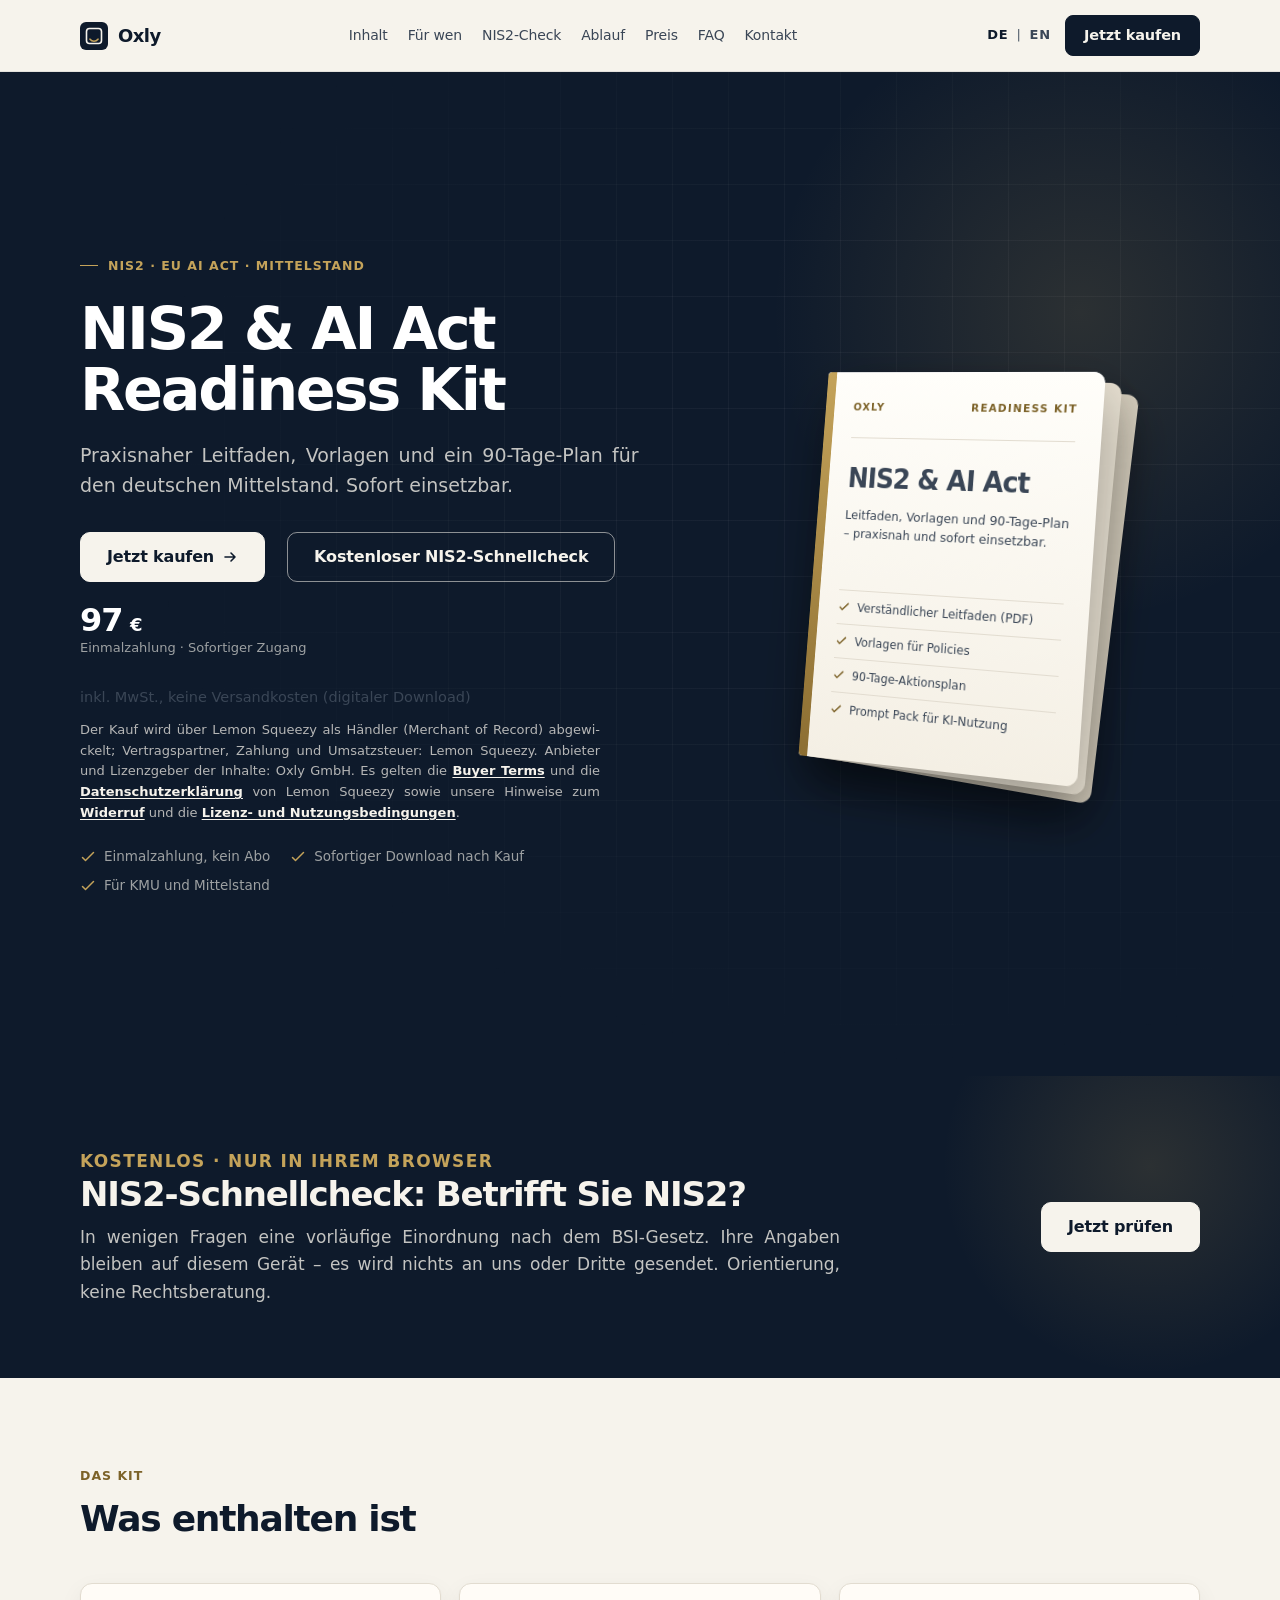
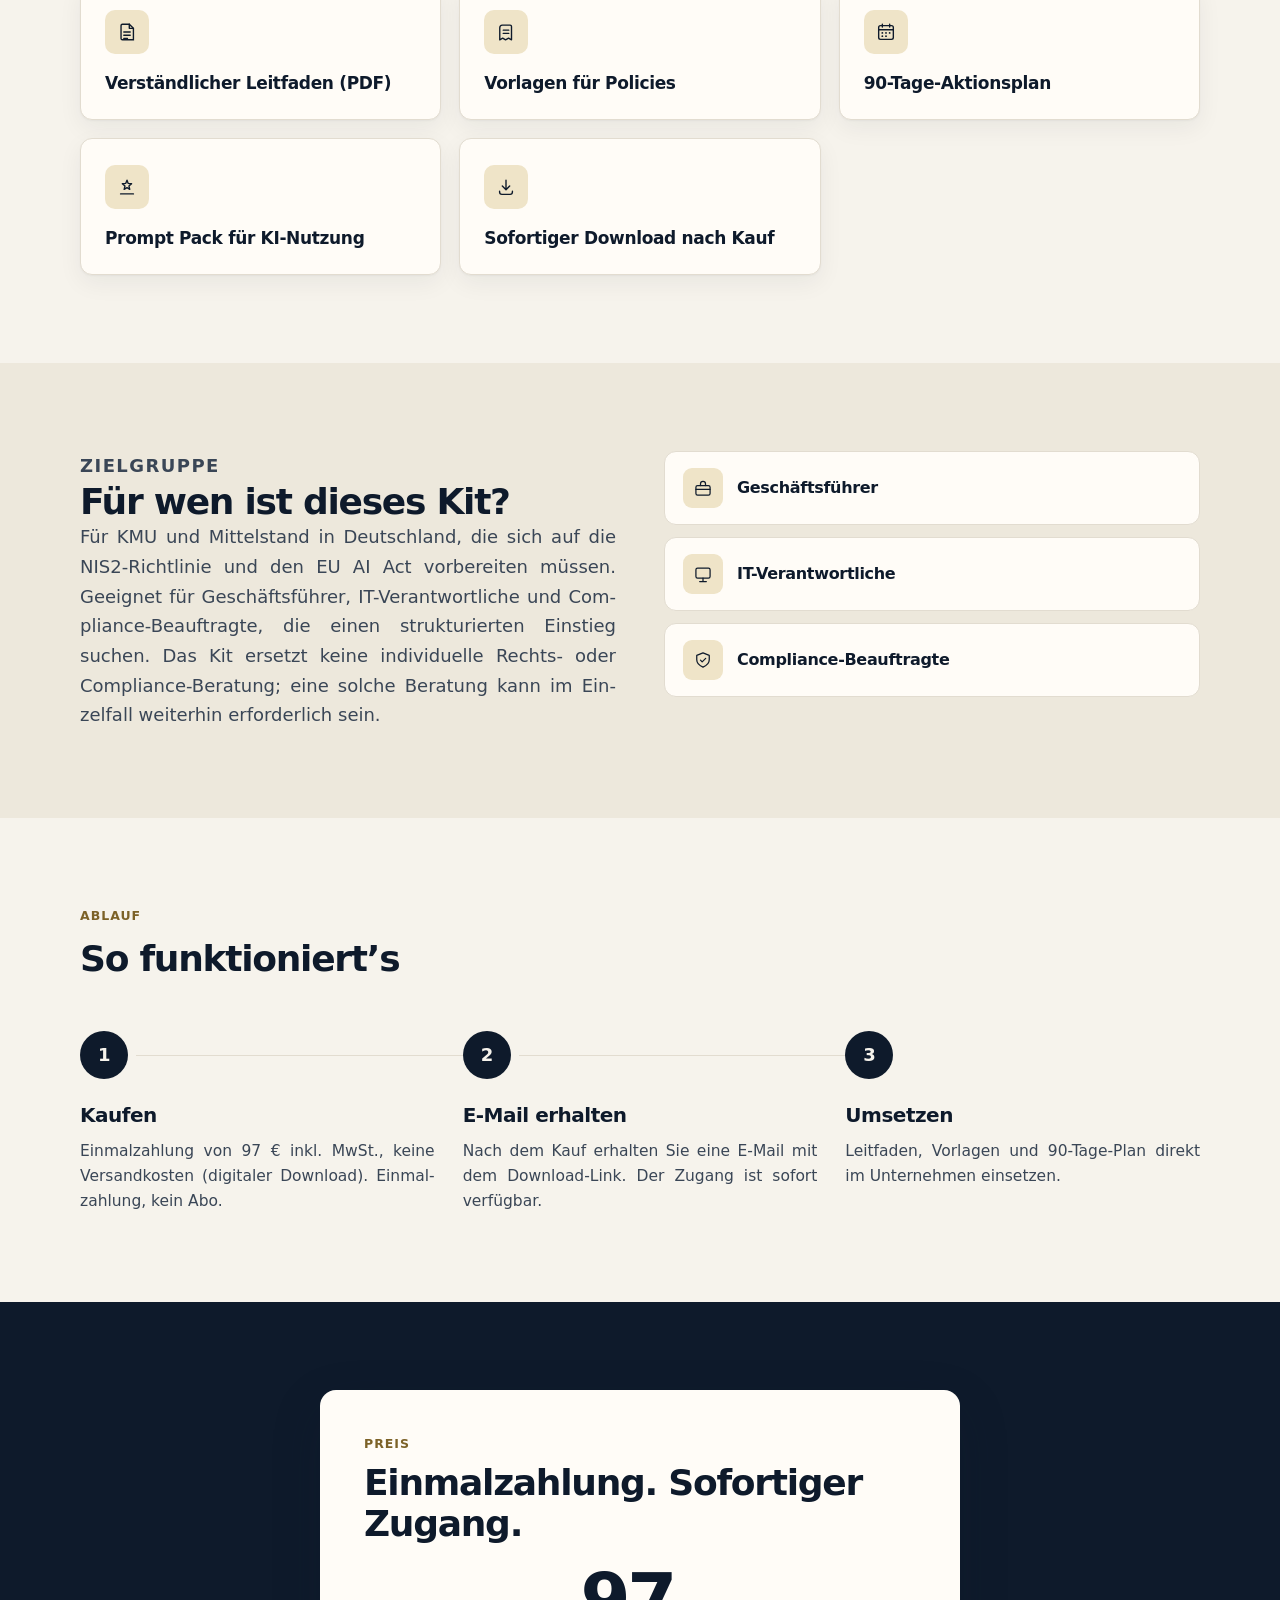
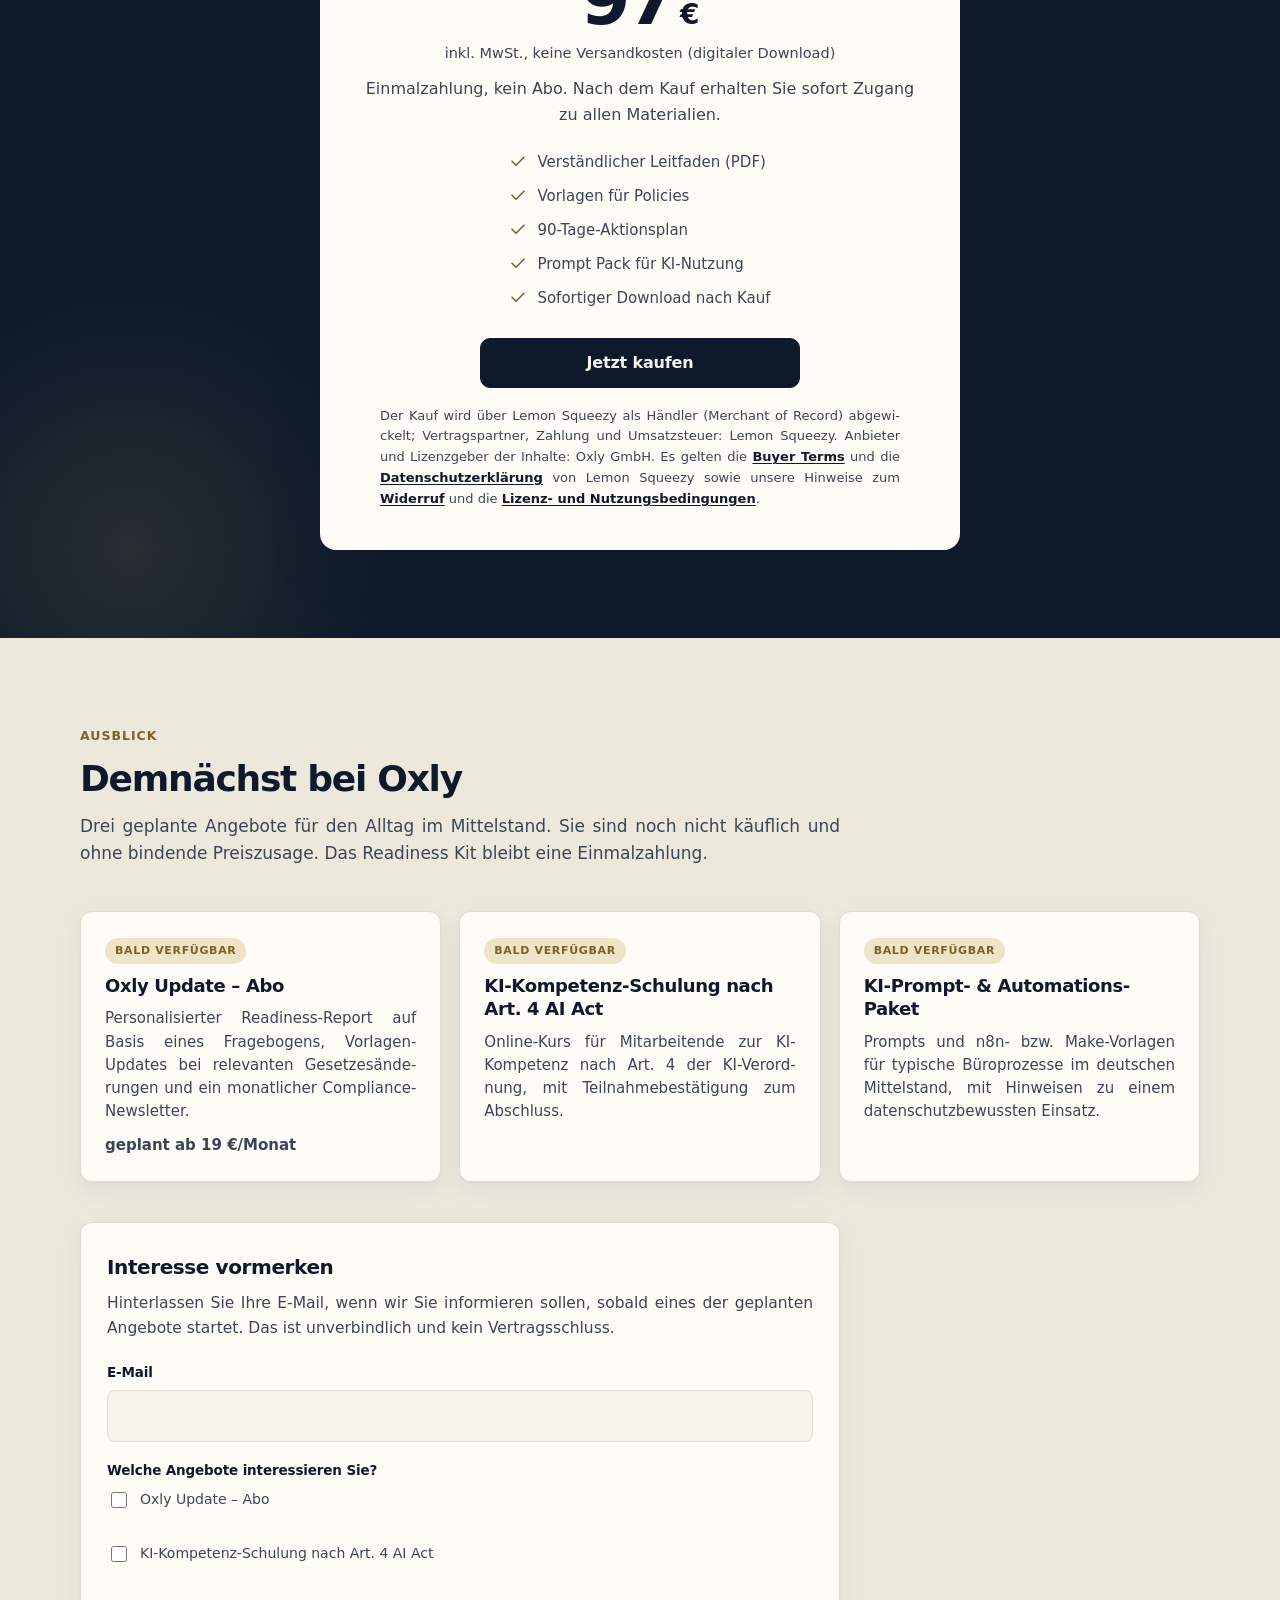
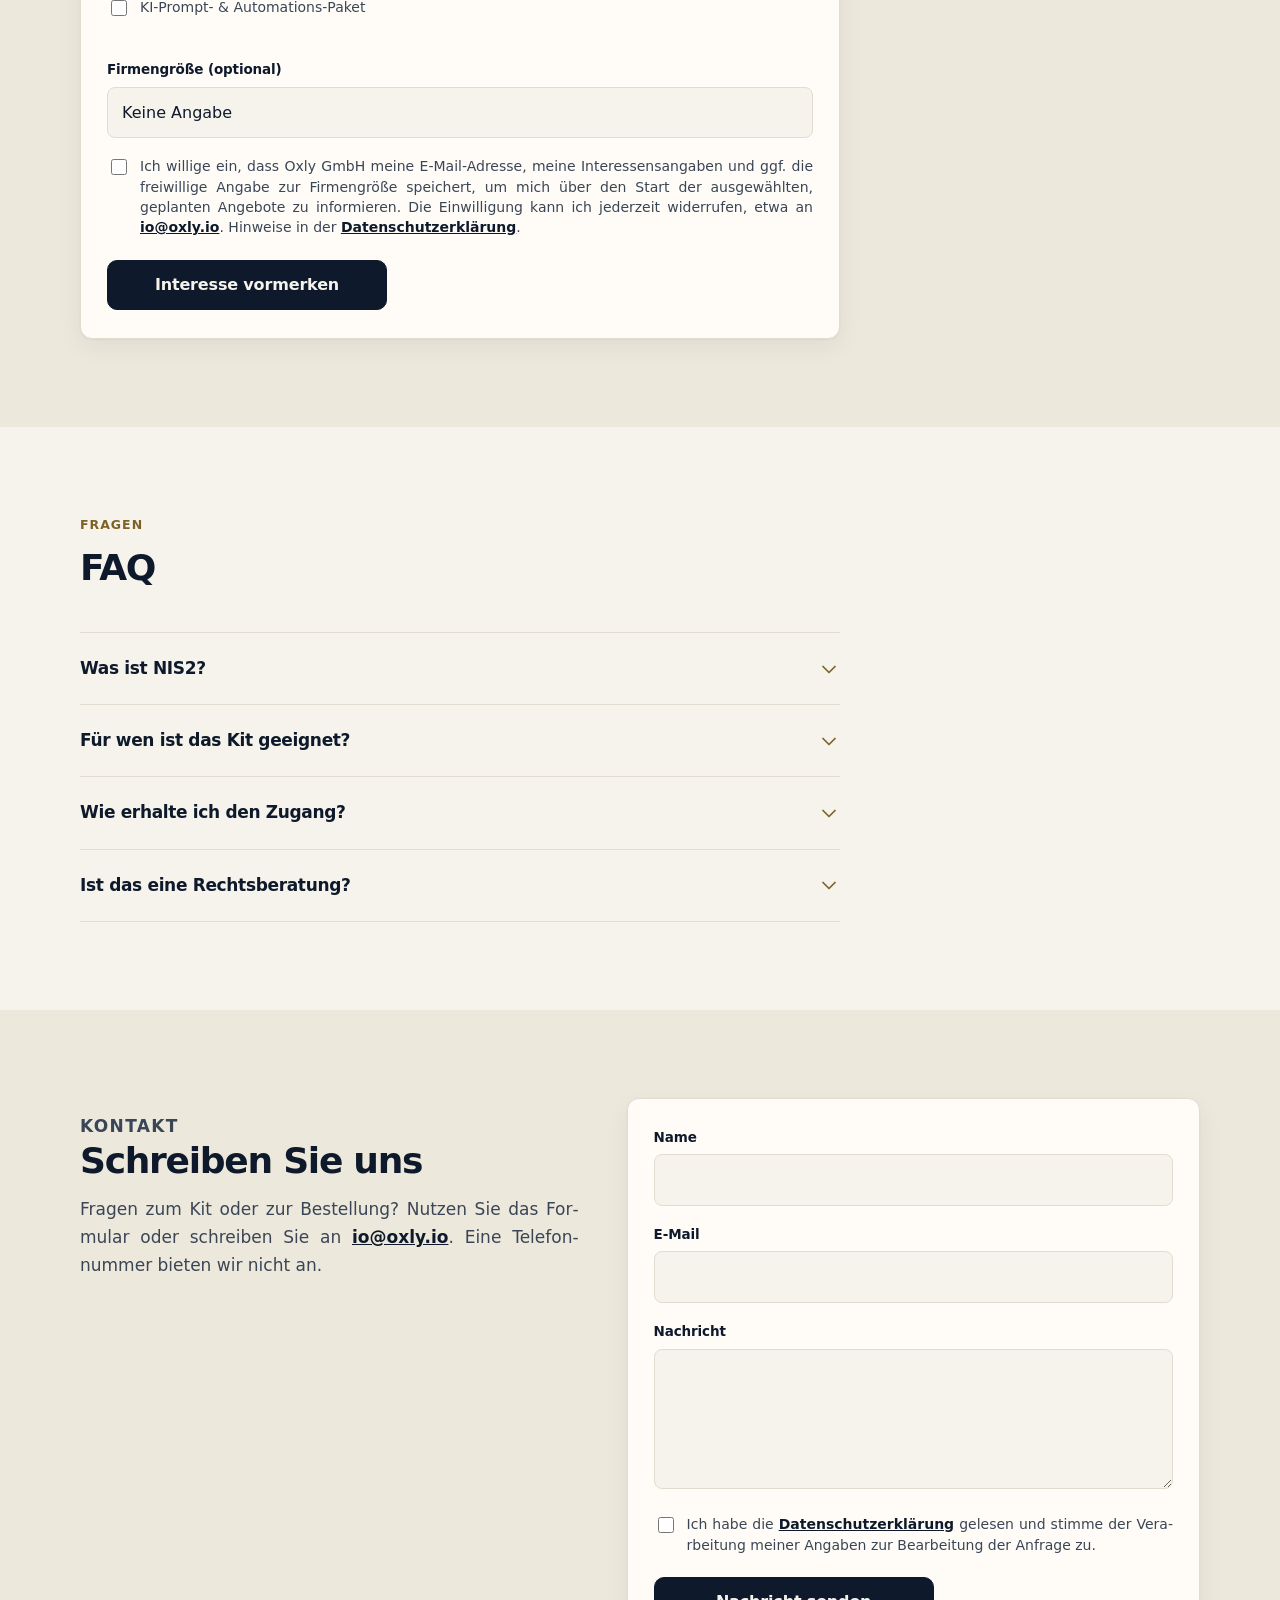
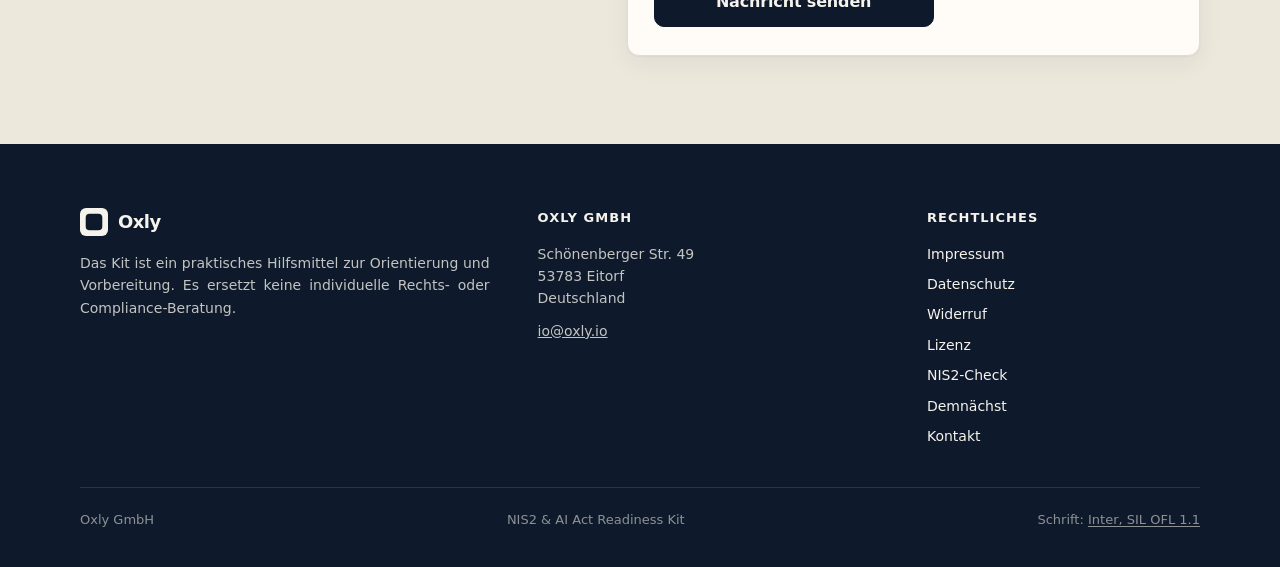
==== commit 0685b56d: "Add English version, language switcher and FormSubmit alias (styles, home, check)" ====
--- a/index.html
+++ b/index.html
@@ -10,6 +10,9 @@
   <meta property="og:type" content="website">
   <link rel="icon" href="data:image/svg+xml,%3Csvg xmlns='http://www.w3.org/2000/svg' viewBox='0 0 32 32'%3E%3Crect width='32' height='32' rx='6' fill='%230E1A2B'/%3E%3Ctext x='16' y='22' text-anchor='middle' font-family='Georgia,serif' font-size='16' fill='%23F6F3EC'%3EO%3C/text%3E%3C/svg%3E">
   <link rel="stylesheet" href="styles.css">
+  <link rel="alternate" hreflang="de" href="https://oxly-compliance.de/">
+  <link rel="alternate" hreflang="en" href="https://oxly-compliance.de/en/">
+  <link rel="alternate" hreflang="x-default" href="https://oxly-compliance.de/">
 </head>
 <body>
   <a class="skip" href="#main">Zum Inhalt springen</a>
@@ -33,7 +36,14 @@
         <a href="#faq">FAQ</a>
         <a href="#kontakt">Kontakt</a>
       </nav>
-      <a class="btn btn-primary js-buy" data-buy href="https://oxly.lemonsqueezy.com/checkout/buy/932510b3-8b38-464d-8cc8-acfaef03025f">Jetzt kaufen</a>
+      <div class="header-tools">
+        <nav class="lang-switch" aria-label="Sprache / Language">
+          <a href="index.html" lang="de" hreflang="de" aria-current="page">DE</a>
+          <span class="lang-sep" aria-hidden="true">|</span>
+          <a href="en/index.html" lang="en" hreflang="en">EN</a>
+        </nav>
+        <a class="btn btn-primary js-buy" data-buy href="https://oxly.lemonsqueezy.com/checkout/buy/932510b3-8b38-464d-8cc8-acfaef03025f">Jetzt kaufen</a>
+      </div>
     </div>
   </header>
 
@@ -310,13 +320,14 @@
           </article>
         </div>
 
-        <form class="waitlist form" id="waitlist-form" action="https://formsubmit.co/io@oxly.io" method="POST">
+        <form class="waitlist form" id="waitlist-form" action="https://formsubmit.co/a1ef839cf8136e89e7ac923d35b0b87f" method="POST">
           <h3>Interesse vormerken</h3>
           <p class="waitlist-lead">Hin­ter­las­sen Sie Ihre E-Mail, wenn wir Sie infor­mie­ren sollen, sobald eines der geplan­ten Ange­bote startet. Das ist unver­bind­lich und kein Ver­trags­schluss.</p>
           <input type="hidden" name="_next" value="https://oxly-compliance.de/danke.html">
           <input type="hidden" name="_subject" value="Interesse vormerken / Warteliste">
           <input type="hidden" name="_template" value="table">
           <input type="hidden" name="_captcha" value="false">
+          <input type="hidden" name="language" value="DE">
           <label class="hp" for="waitlist-website">Bitte leer lassen</label>
           <input class="hp" type="text" id="waitlist-website" name="_honey" tabindex="-1" autocomplete="off">
           <div class="field">
@@ -382,11 +393,12 @@
           <h2 class="section-title">Schreiben Sie uns</h2>
           <p>Fragen zum Kit oder zur Bestel­lung? Nutzen Sie das For­mu­lar oder schrei­ben Sie an <a href="mailto:io@oxly.io">io@oxly.io</a>. Eine Tele­fon­num­mer bieten wir nicht an.</p>
         </div>
-        <form class="form" action="https://formsubmit.co/io@oxly.io" method="POST">
+        <form class="form" action="https://formsubmit.co/a1ef839cf8136e89e7ac923d35b0b87f" method="POST">
           <input type="hidden" name="_next" value="https://oxly-compliance.de/danke.html">
           <input type="hidden" name="_subject" value="Kontaktanfrage über die Oxly-Website">
           <input type="hidden" name="_template" value="table">
           <input type="hidden" name="_captcha" value="false">
+          <input type="hidden" name="language" value="DE">
           <label class="hp" for="website">Bitte leer lassen</label>
           <input class="hp" type="text" id="website" name="_honey" tabindex="-1" autocomplete="off">
           <div class="field">
@@ -455,6 +467,10 @@
     const BUY_URL = 'https://oxly.lemonsqueezy.com/checkout/buy/932510b3-8b38-464d-8cc8-acfaef03025f';
     document.querySelectorAll('[data-buy]').forEach(function (el) {
       el.setAttribute('href', BUY_URL);
+    });
+    document.querySelectorAll('.lang-switch a').forEach(function (el) {
+      var href = el.getAttribute('href');
+      if (href && location.hash) el.setAttribute('href', href.split('#')[0] + location.hash);
     });
     (function () {
       var form = document.getElementById('waitlist-form');
--- a/styles.css
+++ b/styles.css
@@ -118,7 +118,44 @@
   display: flex;
   align-items: center;
   justify-content: space-between;
-  gap: 24px;
+  gap: 16px;
+}
+.header-tools {
+  display: flex;
+  align-items: center;
+  gap: 12px;
+  flex-shrink: 0;
+}
+.lang-switch {
+  display: inline-flex;
+  align-items: center;
+  gap: 6px;
+  font-size: 13px;
+  font-weight: 650;
+  letter-spacing: 0.06em;
+  text-transform: uppercase;
+  -webkit-hyphens: none;
+  hyphens: none;
+}
+.lang-switch a,
+.lang-switch a:link,
+.lang-switch a:visited {
+  color: var(--text-2);
+  text-decoration: none;
+  text-align: left;
+  -webkit-hyphens: none;
+  hyphens: none;
+  padding: 4px 2px;
+}
+.lang-switch a[aria-current="page"] {
+  color: var(--navy);
+}
+.lang-switch a:hover,
+.lang-switch a:focus { color: var(--navy); }
+.lang-switch .lang-sep {
+  color: var(--text-3);
+  user-select: none;
+  font-weight: 500;
 }
 .logo {
   display: flex;
@@ -850,7 +887,9 @@
   .footer-grid { grid-template-columns: 1fr; gap: 32px; }
   .steps-grid { grid-template-columns: 1fr; gap: 28px; }
   .nav { display: none; }
-}
+  .header-tools { gap: 10px; }
+}
+
 @media (max-width: 720px) {
   :root { --page-pad: 16px; }
   section { padding: 64px 0; }
@@ -1540,6 +1579,8 @@
 }
 
 h1, h2, h3, h4, h5, h6,
+.lang-switch,
+.header-tools,
 .section-kicker,
 .eyebrow,
 .logo,
@@ -1616,3 +1657,20 @@
     overflow-wrap: anywhere;
   }
 }
+
+
+.translation-note {
+  margin: 0 0 28px;
+  padding: 12px 14px;
+  background: var(--ivory-2);
+  border: 1px solid var(--line);
+  border-radius: 8px;
+  font-size: 14.5px;
+  color: var(--text-2);
+  line-height: 1.55;
+  text-align: justify;
+  -webkit-hyphens: auto;
+  hyphens: auto;
+  overflow-wrap: break-word;
+}
+.translation-note a { color: var(--navy); font-weight: 600; }
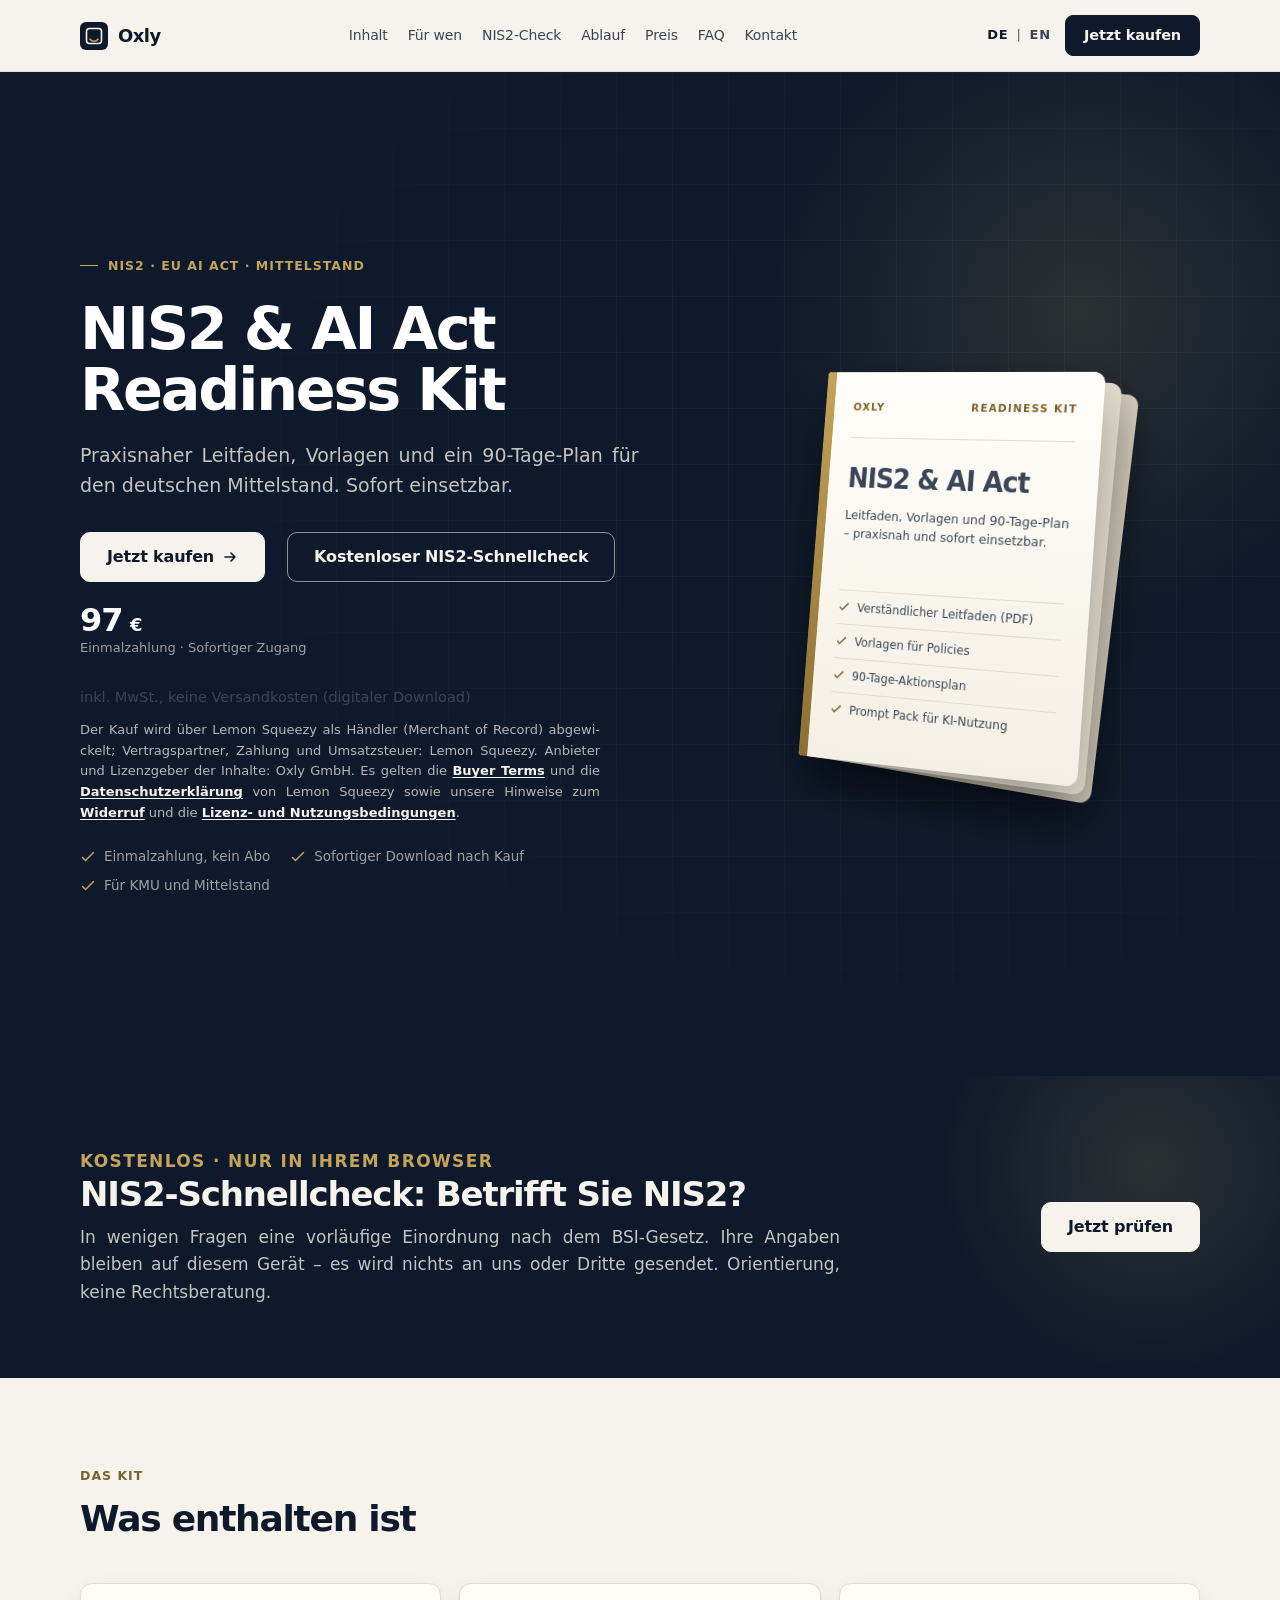
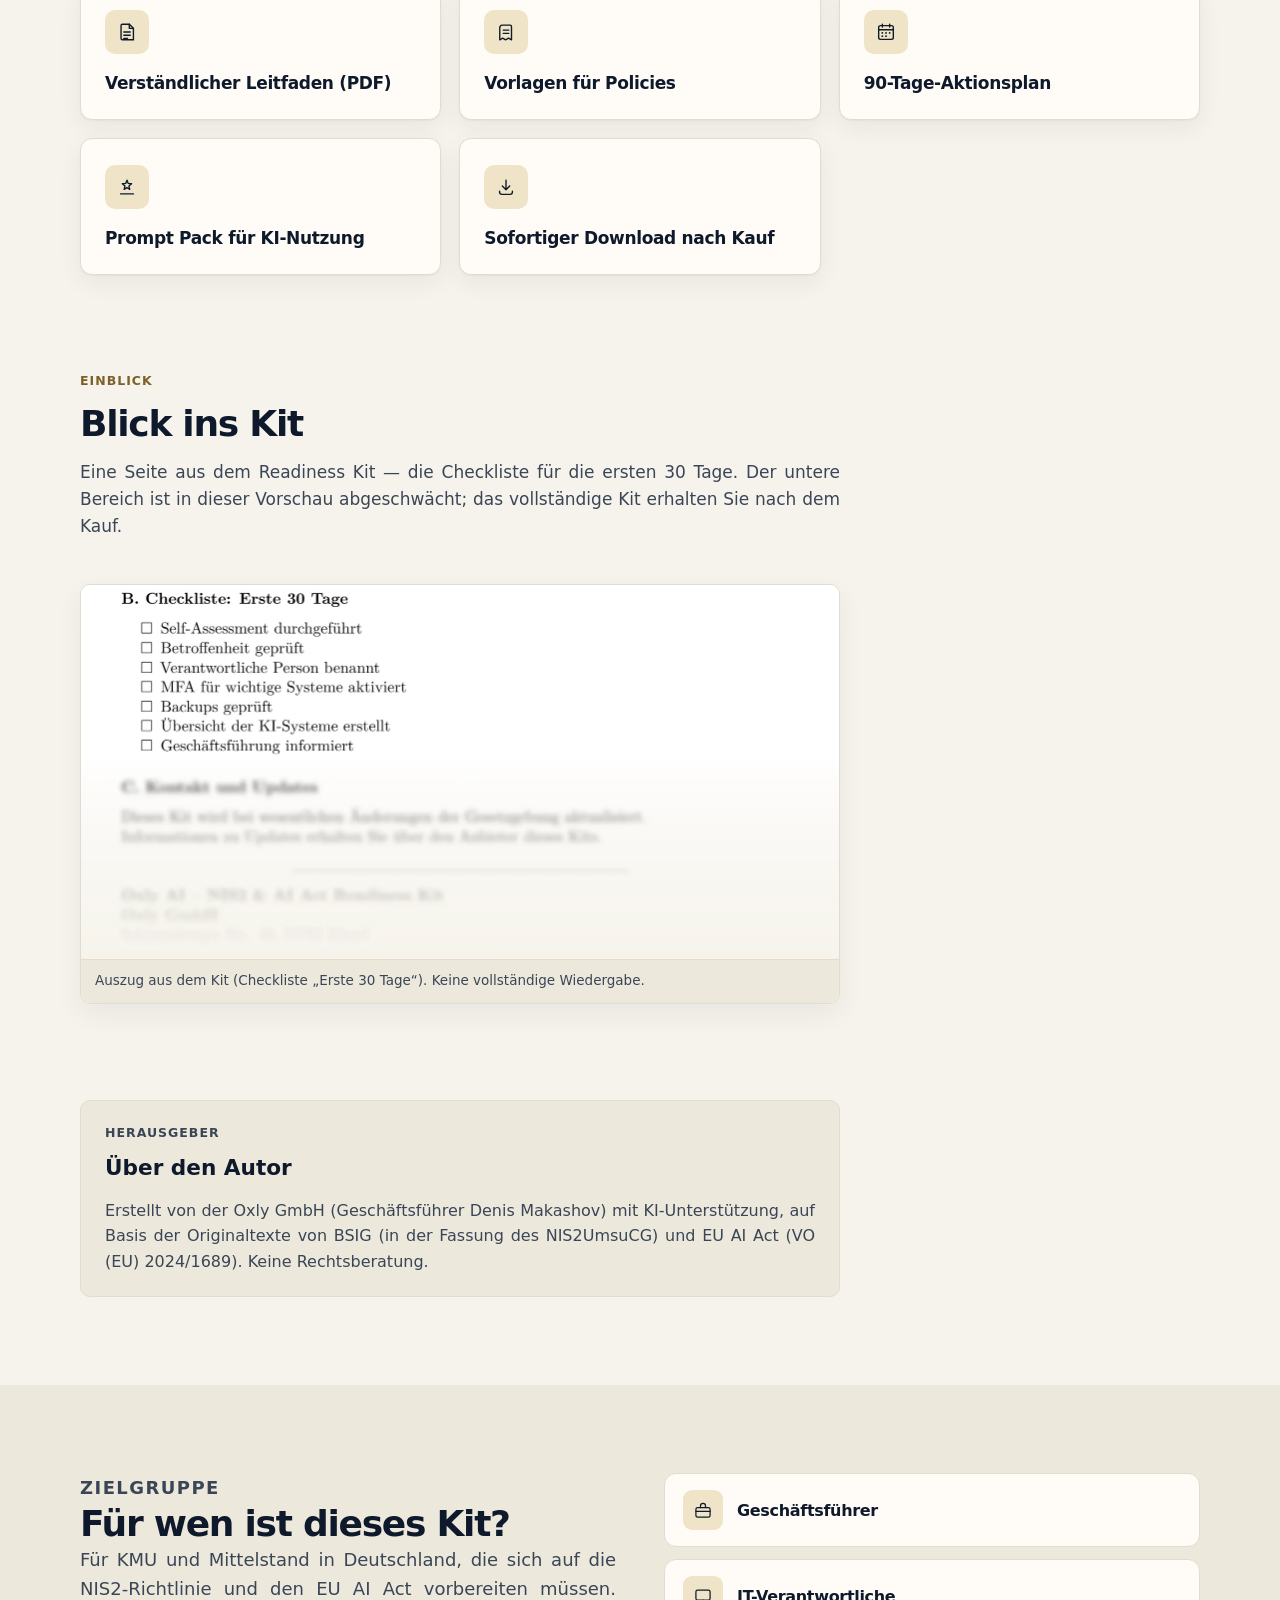
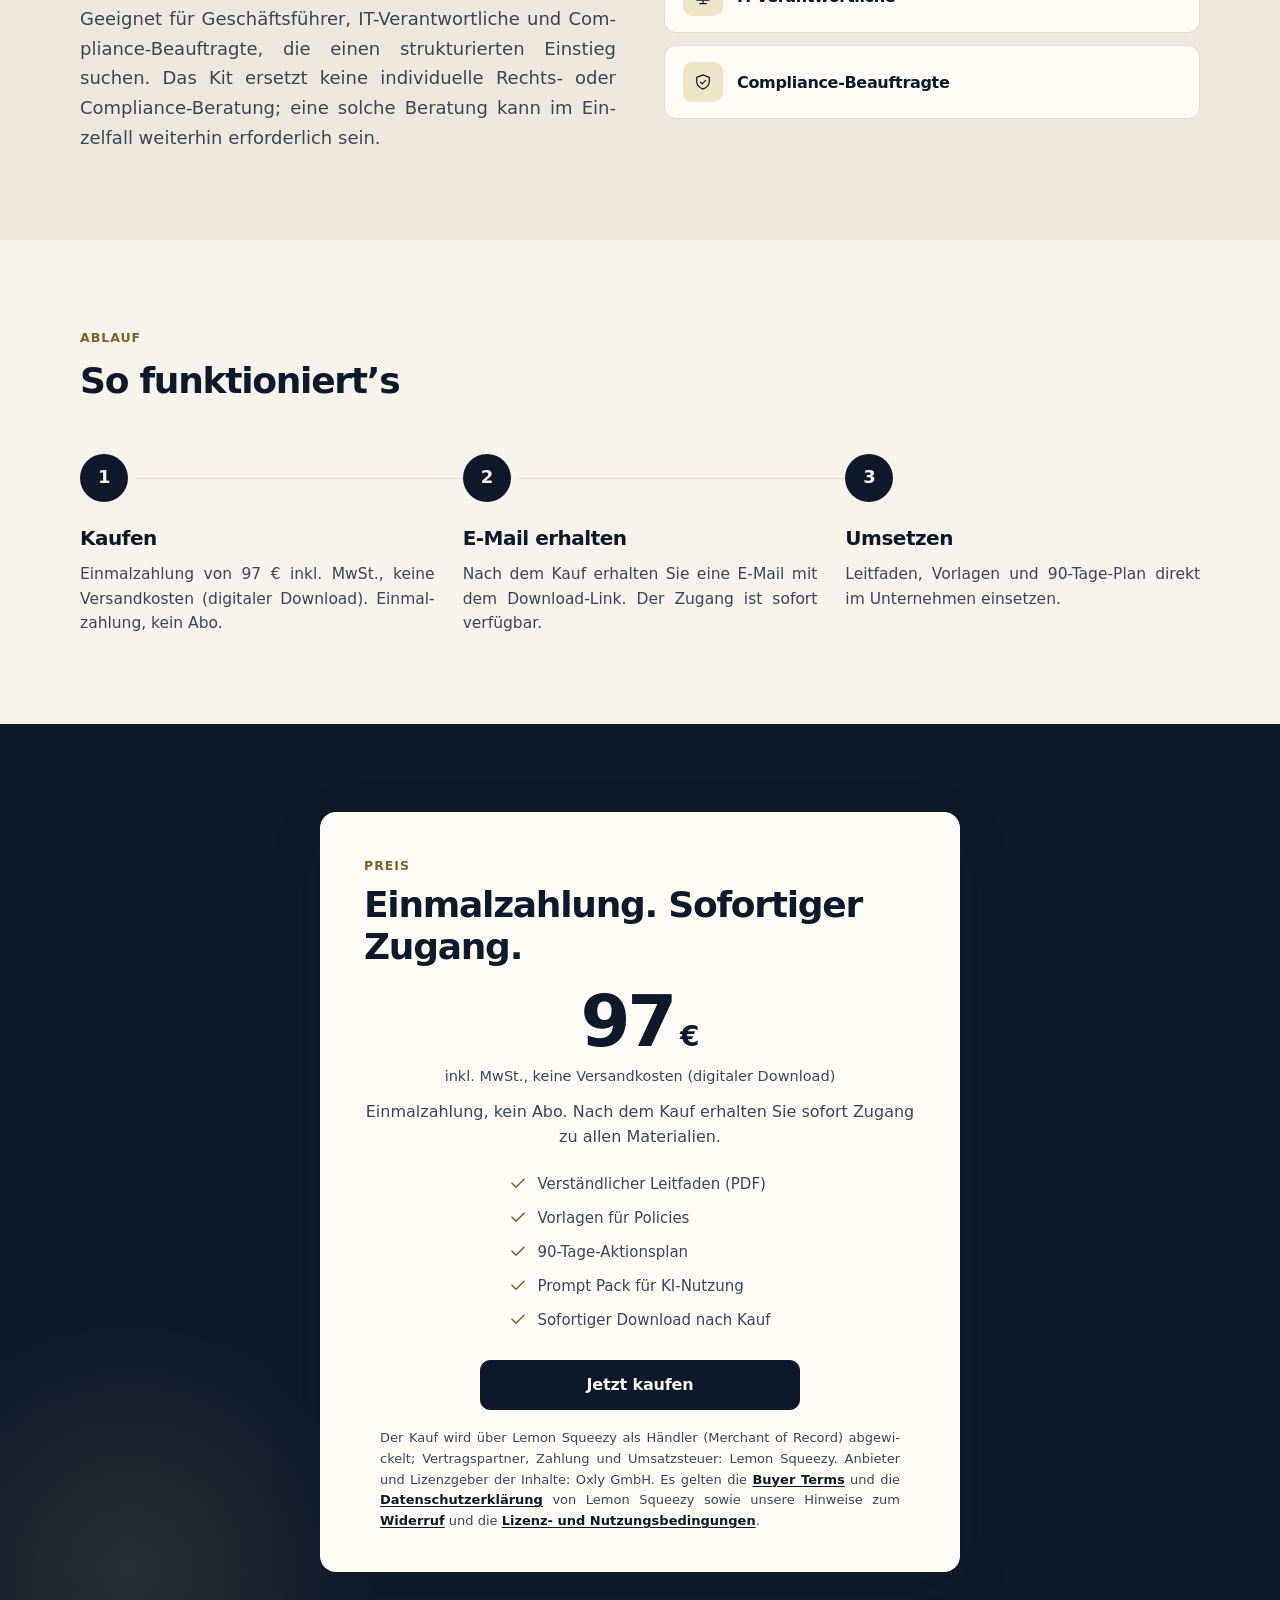
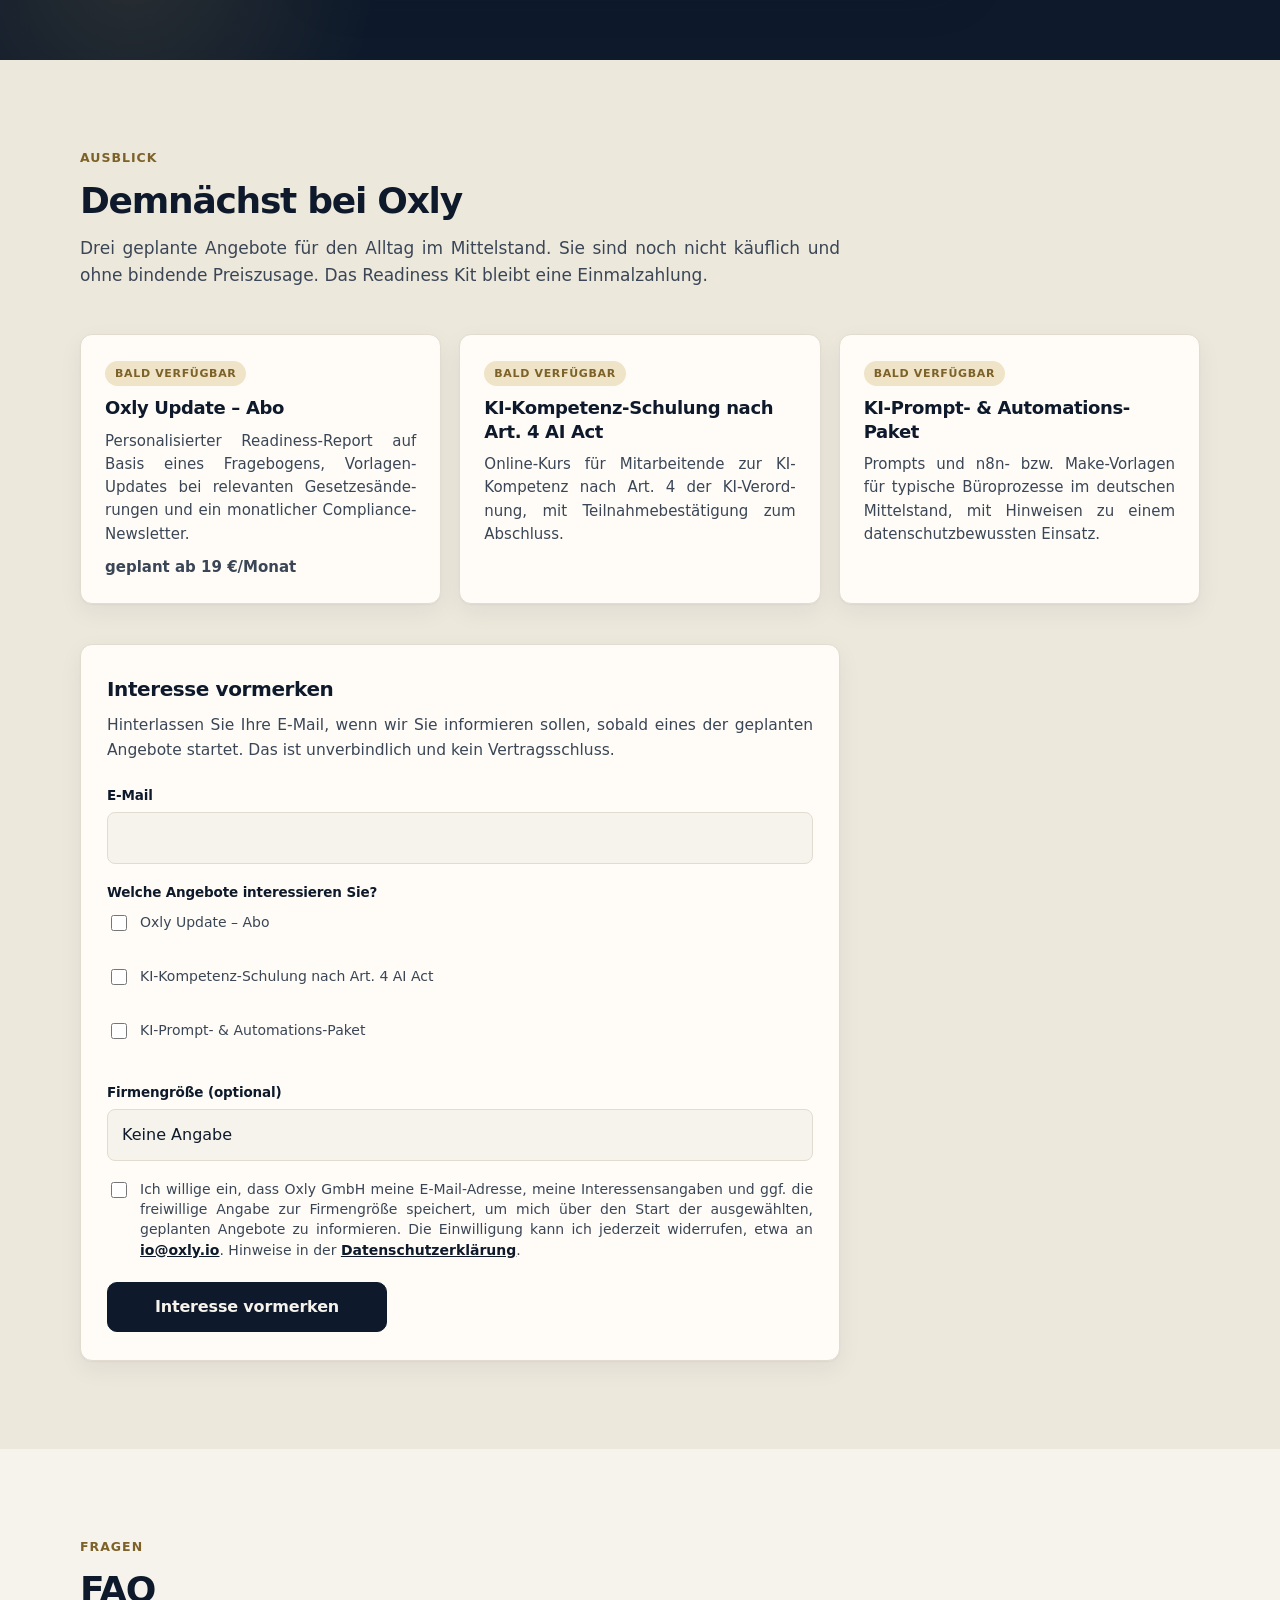
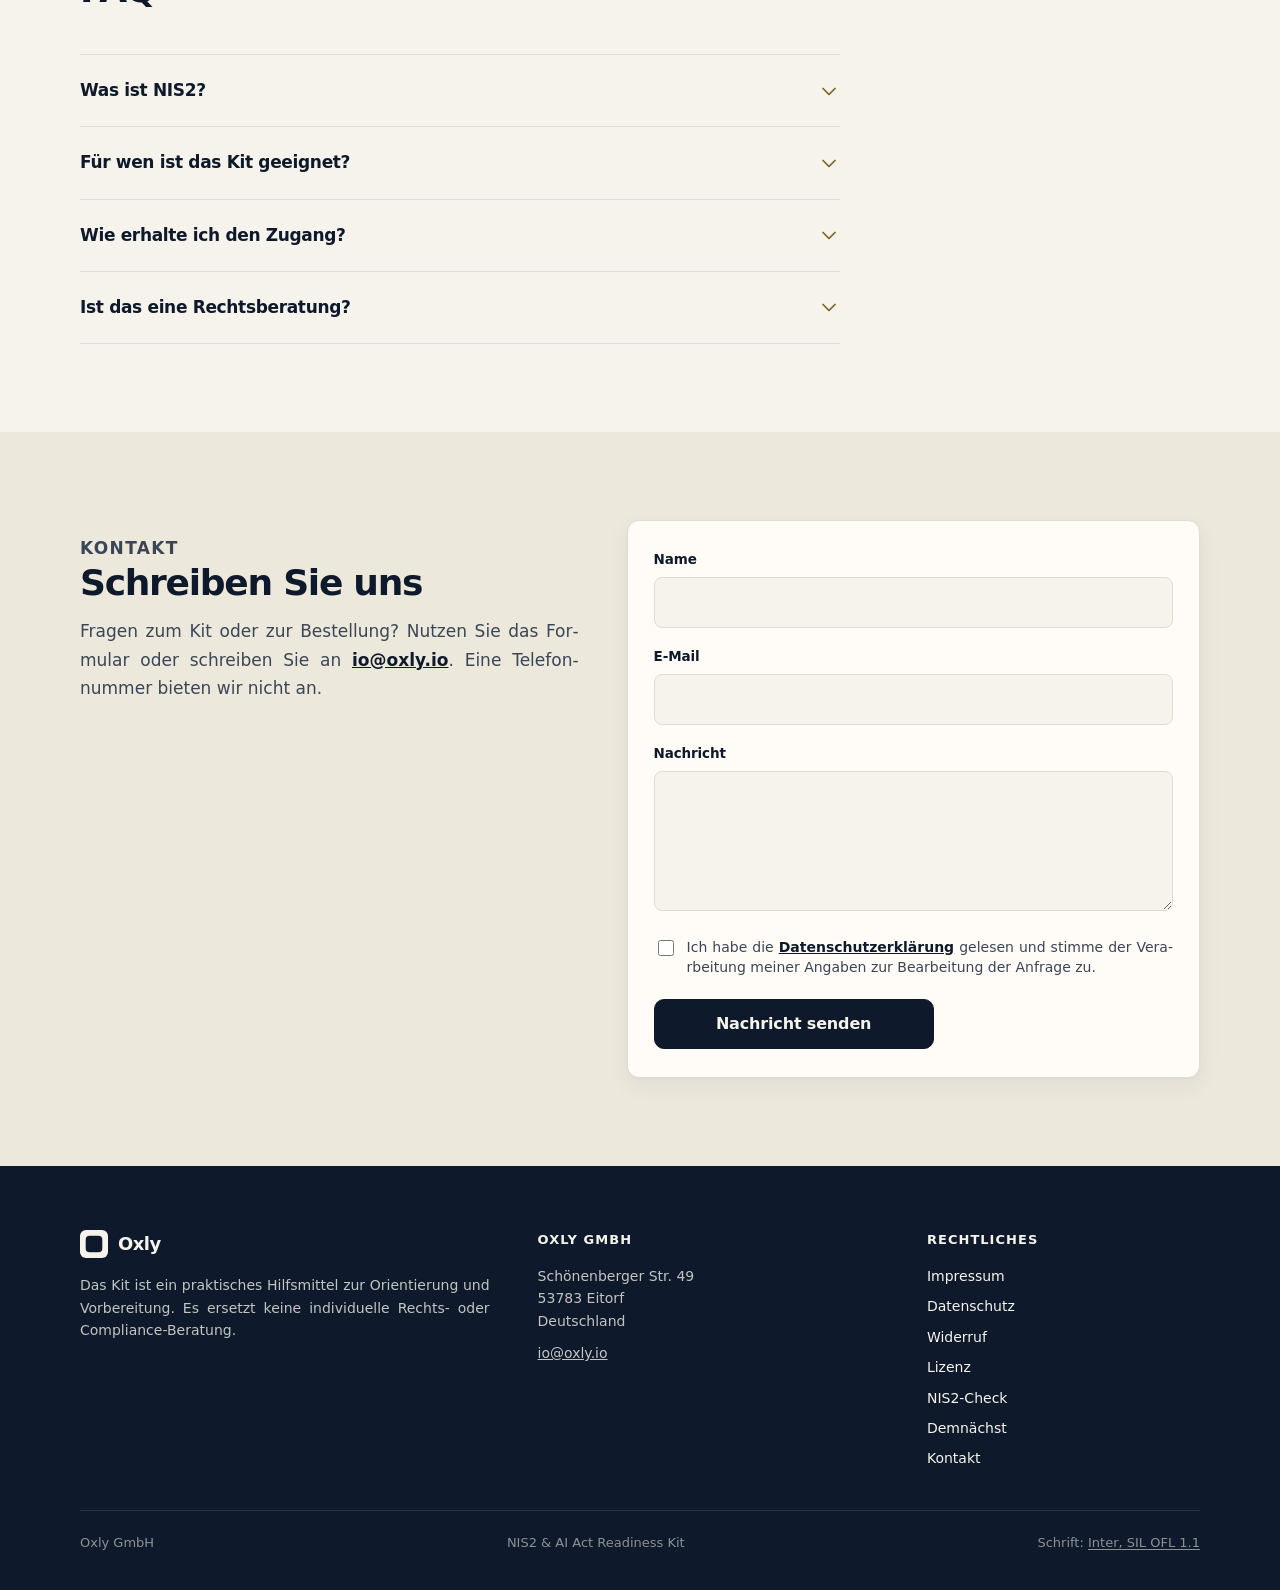
==== commit ed23ccce: "Add kit preview and about-the-author sections on the German and English home pages" ====
--- a/index.html
+++ b/index.html
@@ -189,6 +189,31 @@
       </div>
     </section>
 
+
+    <section class="kit-look" id="blick-ins-kit">
+      <div class="wrap">
+        <div class="section-head">
+          <p class="section-kicker">Einblick</p>
+          <h2 class="section-title">Blick ins Kit</h2>
+          <p class="section-lead">Eine Seite aus dem Readiness Kit — die Checkliste für die ersten 30 Tage. Der untere Bereich ist in dieser Vorschau abgeschwächt; das vollständige Kit erhalten Sie nach dem Kauf.</p>
+        </div>
+        <figure class="kit-preview">
+          <img src="[data-uri]" width="1520" height="749" alt="Vorschau einer Seite aus dem Oxly NIS2 &amp; AI Act Readiness Kit: Checkliste für die ersten 30 Tage. Der untere Bereich ist zur Vorschau abgeschwächt.">
+          <figcaption>Auszug aus dem Kit (Checkliste „Erste 30 Tage“). Keine vollständige Wiedergabe.</figcaption>
+        </figure>
+      </div>
+    </section>
+
+    <section class="author-block" id="autor">
+      <div class="wrap">
+        <div class="author-inner">
+          <p class="section-kicker">Herausgeber</p>
+          <h2>Über den Autor</h2>
+          <p>Erstellt von der Oxly GmbH (Geschäftsführer Denis Makashov) mit KI-Unterstützung, auf Basis der Originaltexte von BSIG (in der Fassung des NIS2UmsuCG) und EU AI Act (VO (EU) 2024/1689). Keine Rechtsberatung.</p>
+        </div>
+      </div>
+    </section>
+
     <section class="audience" id="fuer-wen">
       <div class="wrap audience-grid">
         <div class="audience-copy">
--- a/styles.css
+++ b/styles.css
@@ -1581,6 +1581,7 @@
 h1, h2, h3, h4, h5, h6,
 .lang-switch,
 .header-tools,
+.kit-preview figcaption,
 .section-kicker,
 .eyebrow,
 .logo,
@@ -1674,3 +1675,58 @@
   overflow-wrap: break-word;
 }
 .translation-note a { color: var(--navy); font-weight: 600; }
+
+
+/* Look inside the kit + author */
+.kit-look {
+  padding-top: 8px;
+}
+.kit-look .section-head,
+.author-block .author-inner {
+  max-width: var(--measure);
+}
+.kit-preview {
+  margin: 8px 0 0;
+  max-width: var(--measure);
+  background: #fff;
+  border: 1px solid var(--line);
+  border-radius: 10px;
+  overflow: hidden;
+  box-shadow: 0 10px 28px rgba(14, 26, 43, 0.06);
+}
+.kit-preview img {
+  display: block;
+  width: 100%;
+  height: auto;
+  vertical-align: middle;
+}
+.kit-preview figcaption {
+  margin: 0;
+  padding: 11px 14px 13px;
+  font-size: 13.5px;
+  line-height: 1.45;
+  color: var(--text-2);
+  text-align: left;
+  -webkit-hyphens: none;
+  hyphens: none;
+  background: var(--ivory-2);
+  border-top: 1px solid var(--line);
+}
+.author-block {
+  padding-top: 8px;
+}
+.author-block .author-inner {
+  padding: 22px 24px;
+  background: var(--ivory-2);
+  border: 1px solid var(--line);
+  border-radius: 10px;
+}
+.author-block .section-kicker { margin-bottom: 8px; }
+.author-block h2 {
+  margin: 0 0 12px;
+  font-size: 1.35rem;
+}
+.author-block p {
+  margin: 0;
+  color: var(--text-2);
+}
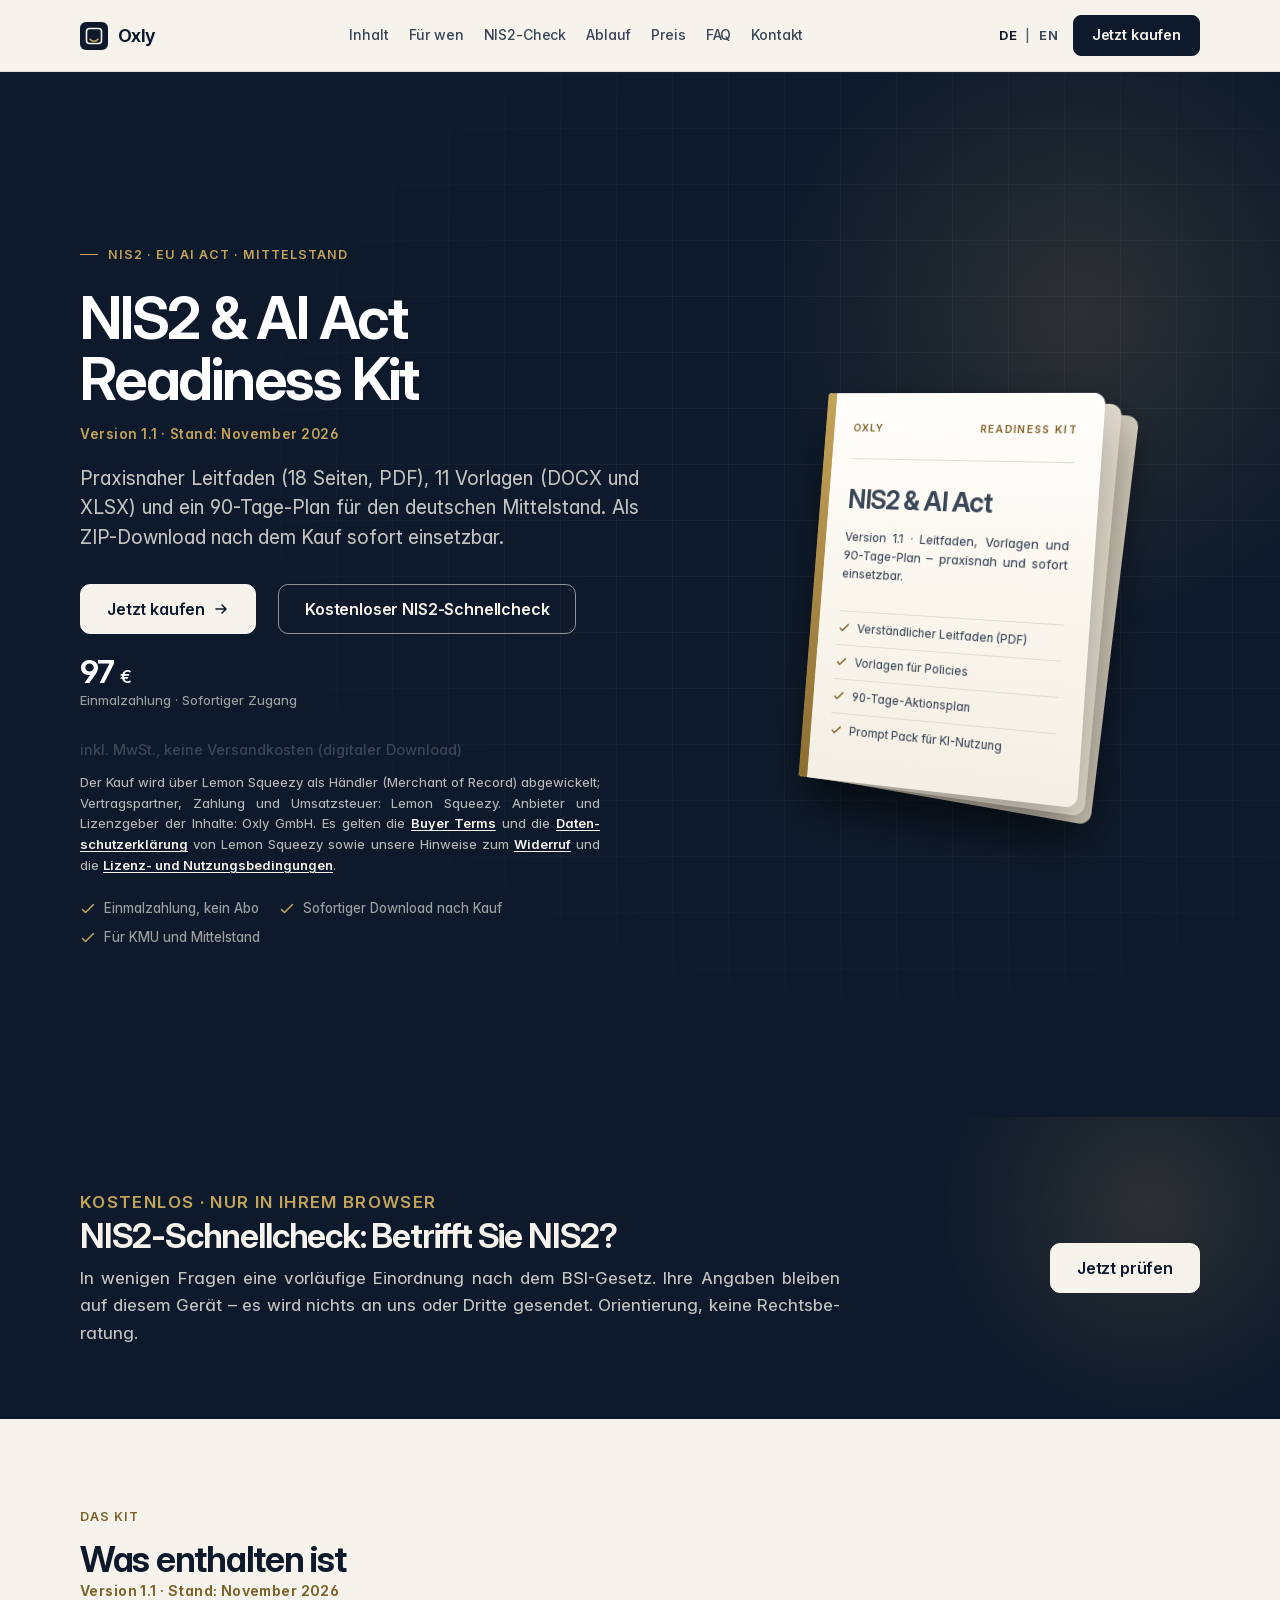
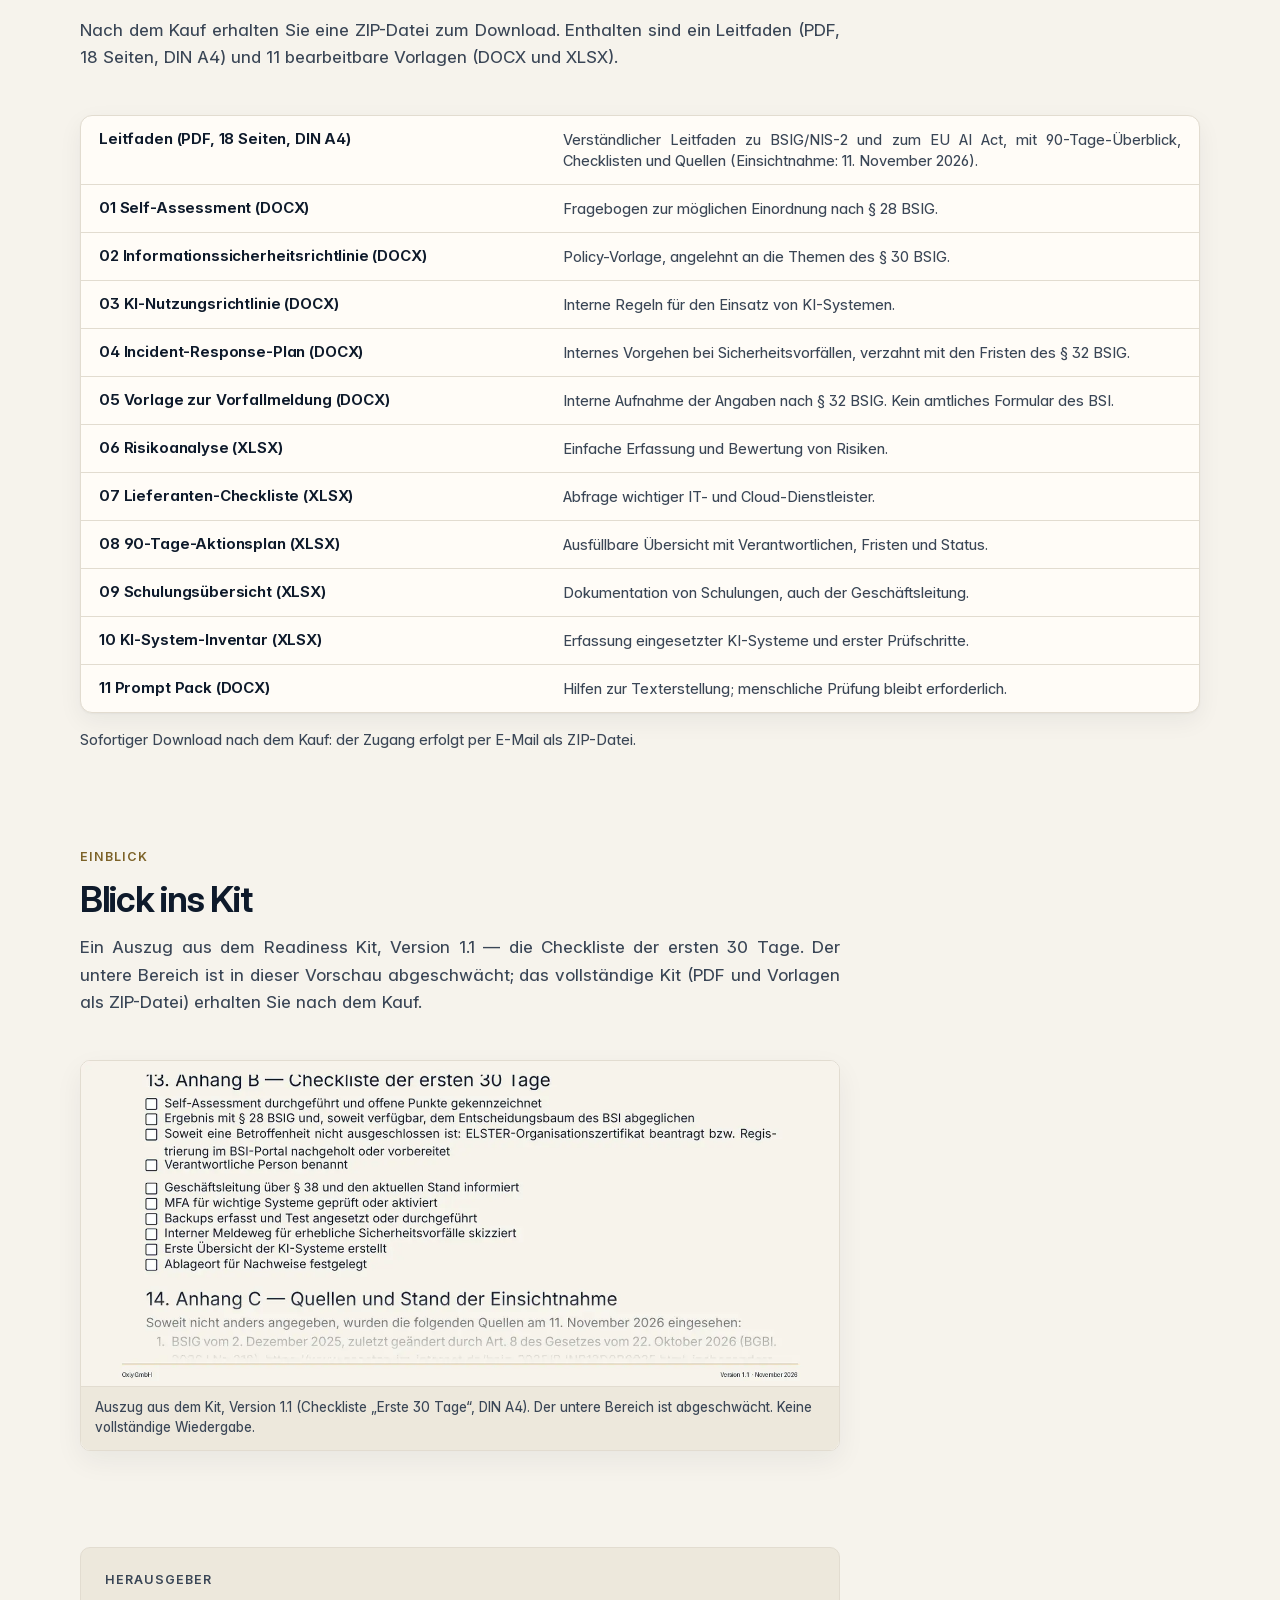
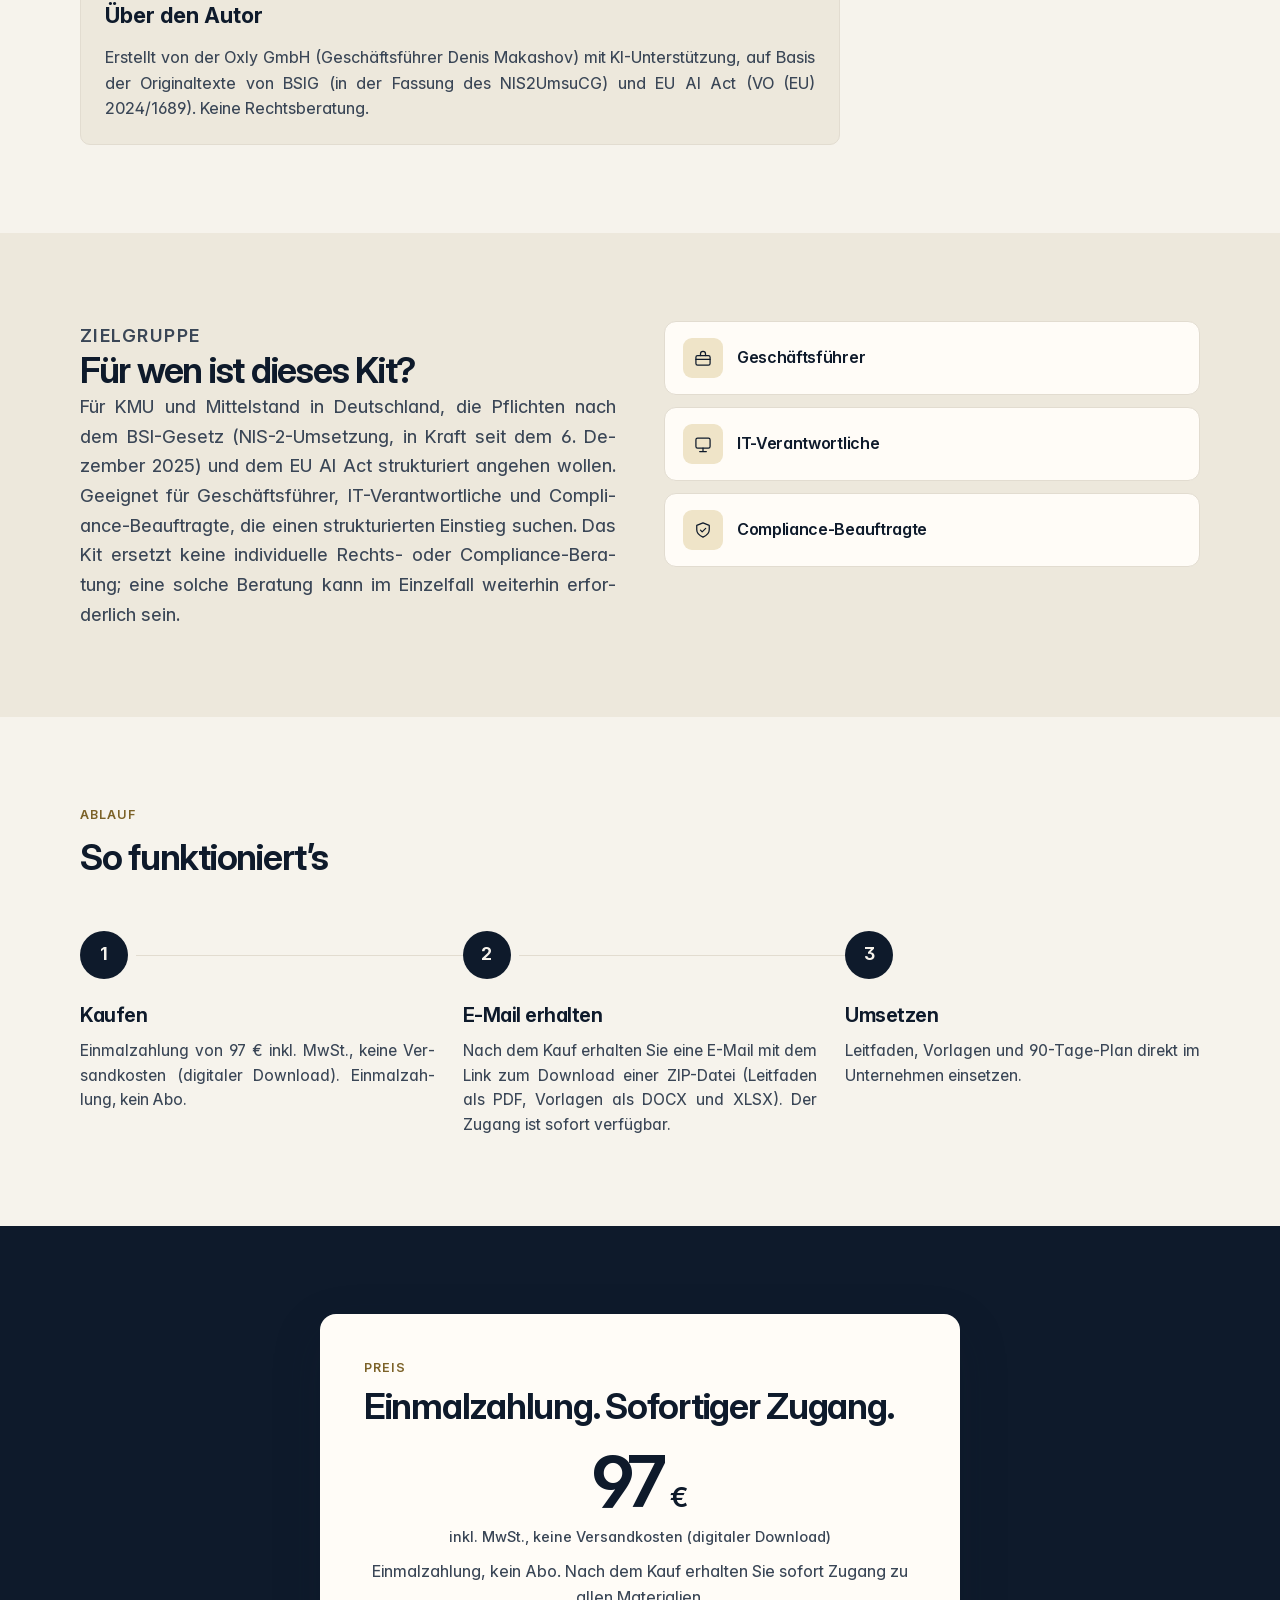
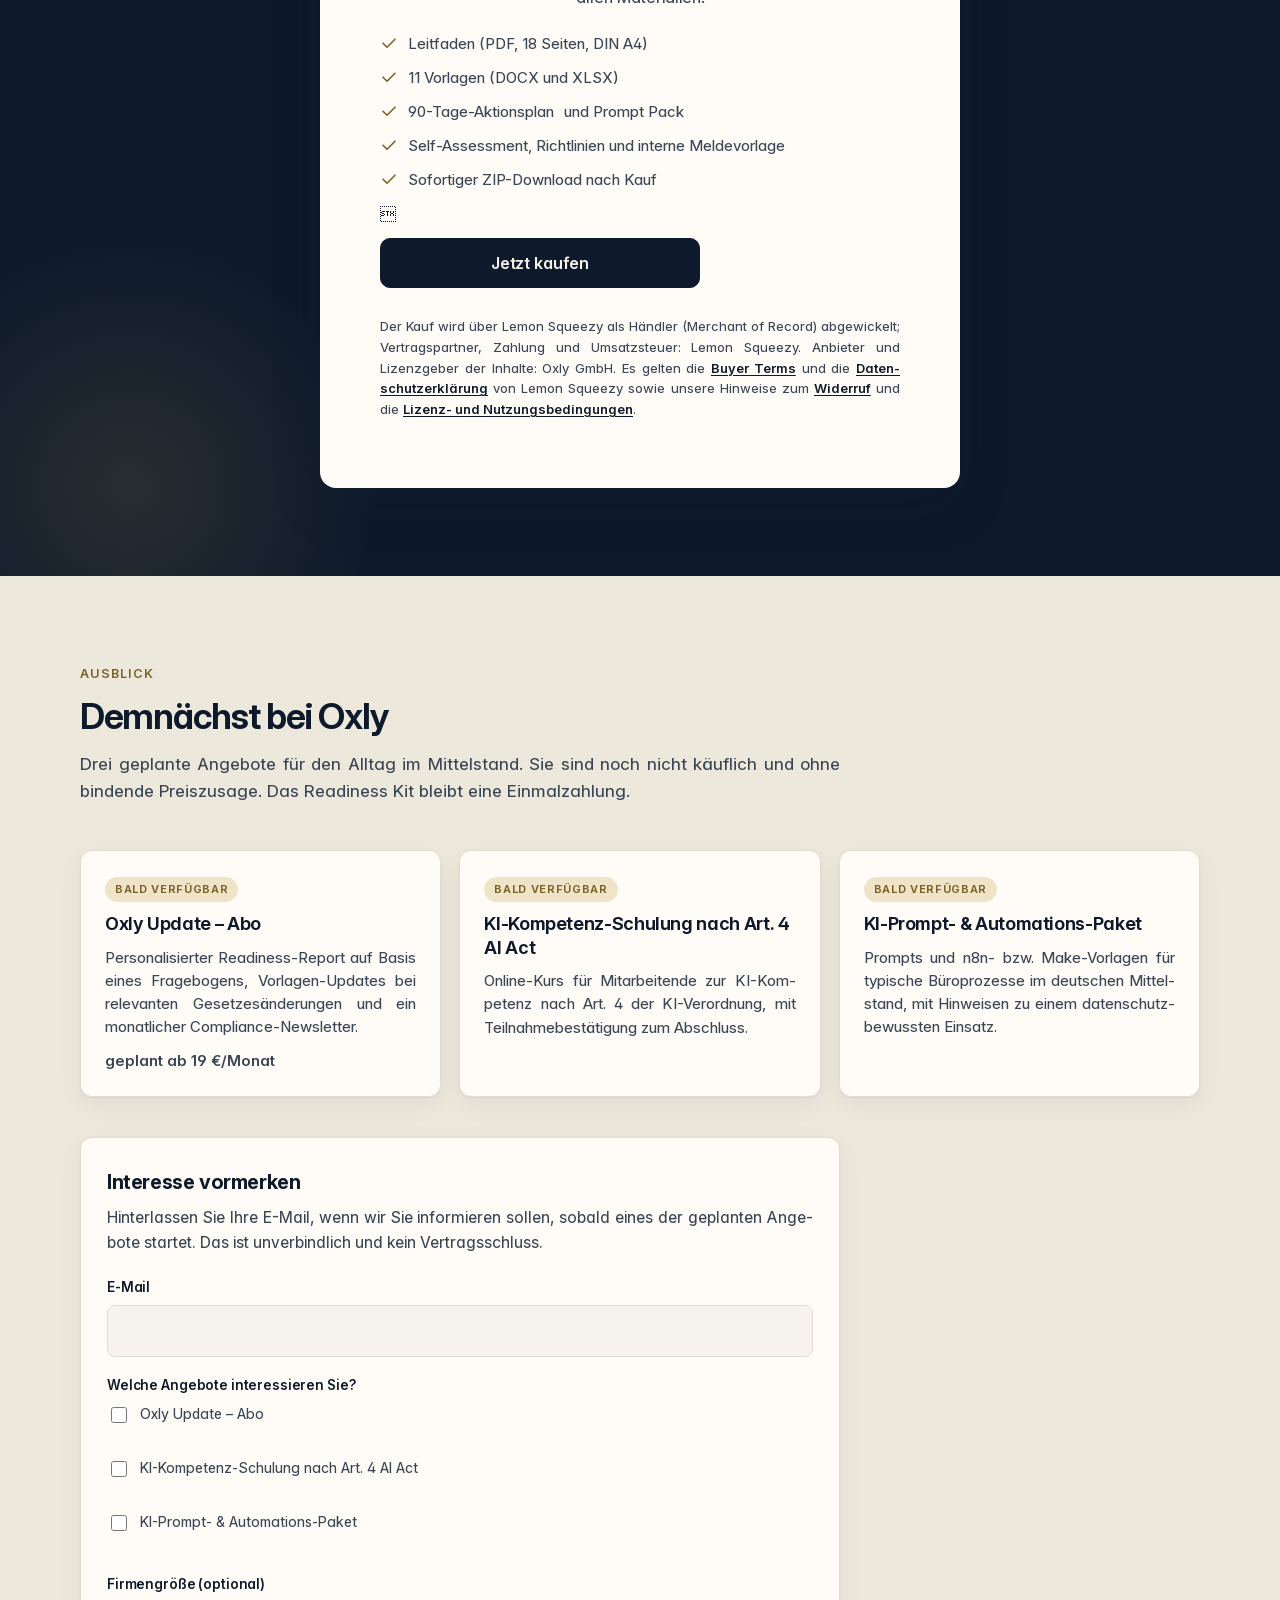
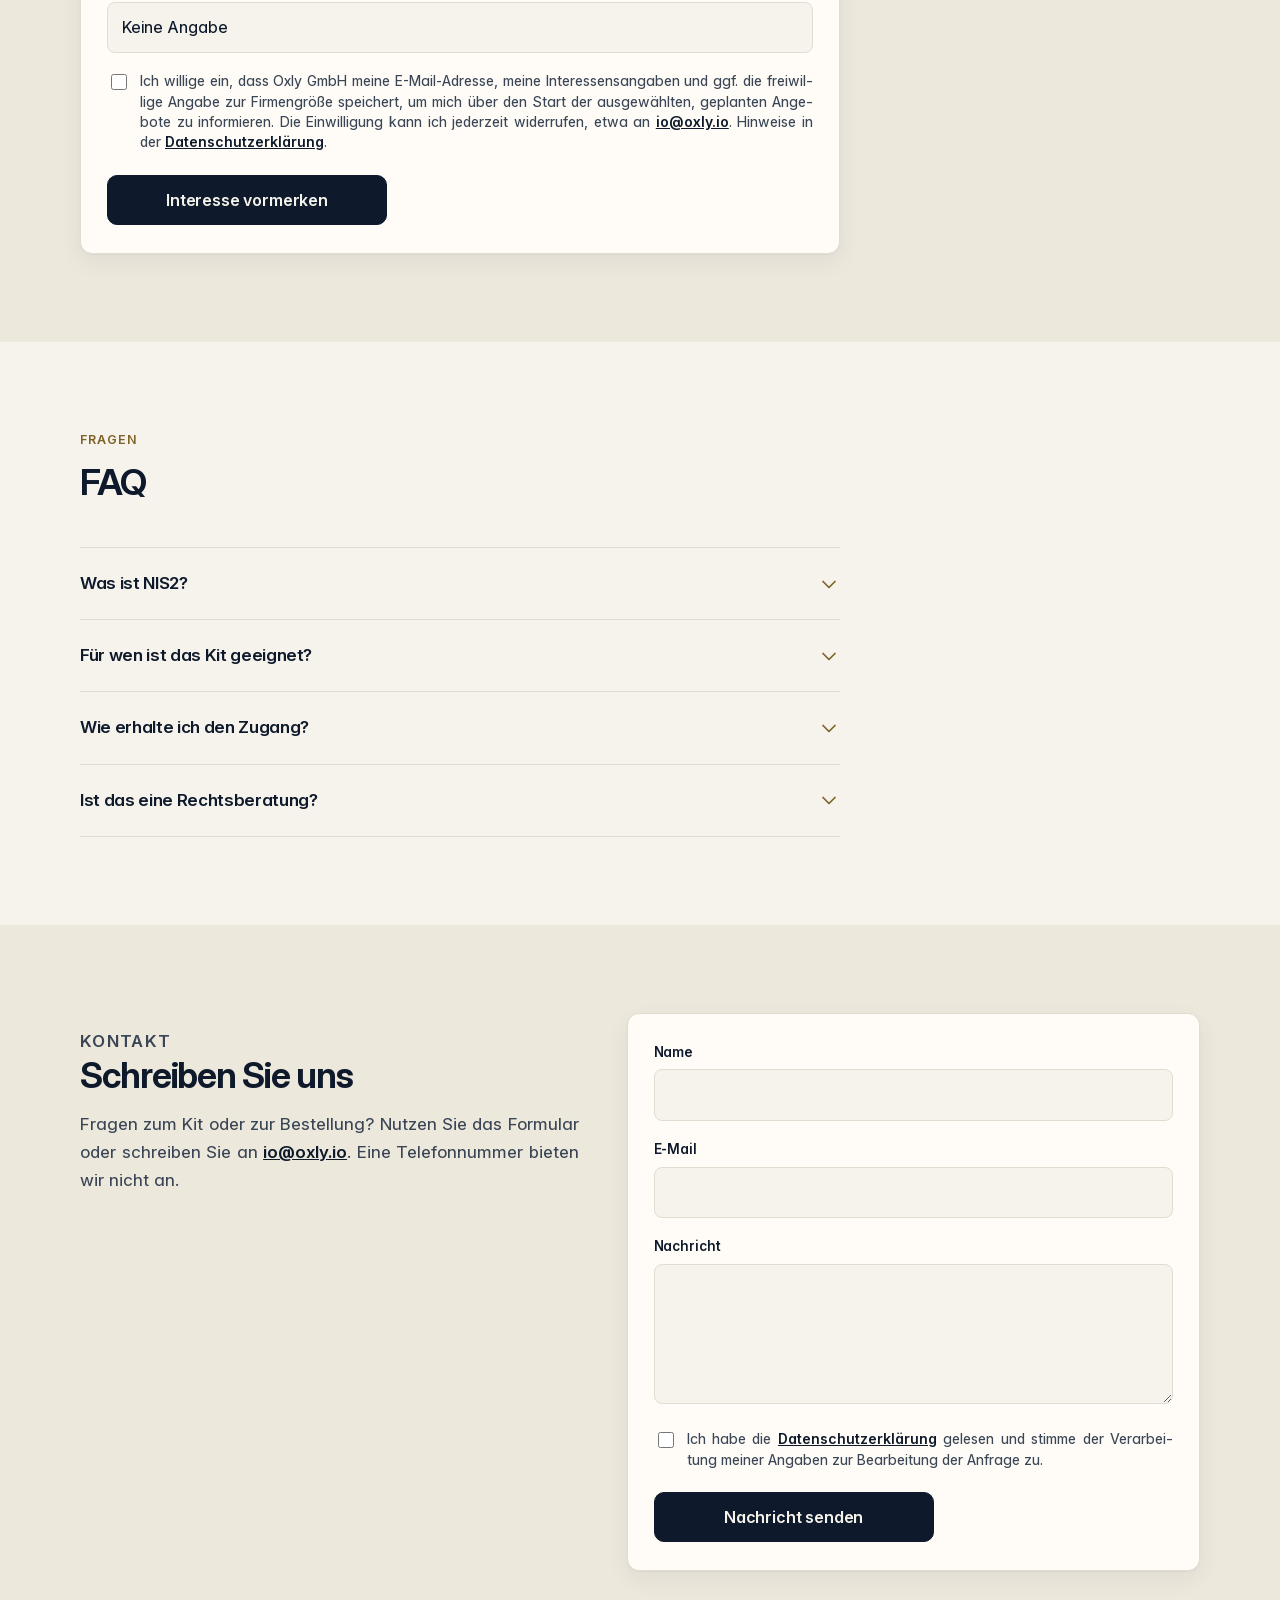
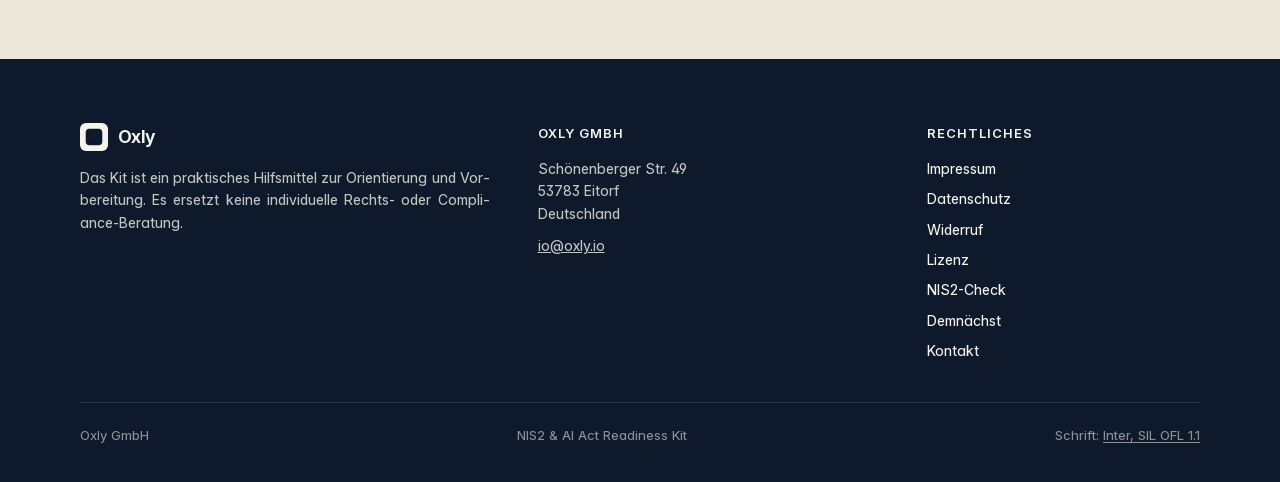
==== commit f4a764a0: "Publish Kit v1.1 landing info: 18-page guide, 11 templates, updated checklist preview" ====
--- a/index.html
+++ b/index.html
@@ -4,9 +4,9 @@
   <meta charset="utf-8">
   <meta name="viewport" content="width=device-width, initial-scale=1">
   <title>NIS2 &amp; AI Act Readiness Kit | Oxly</title>
-  <meta name="description" content="Praxisnaher Leitfaden, Vorlagen und 90-Tage-Plan für den deutschen Mittelstand. Sofort einsetzbar. Einmalzahlung, 97 € inkl. MwSt., keine Versandkosten (digitaler Download).">
+  <meta name="description" content="NIS2 &amp; AI Act Readiness Kit, Version 1.1 (Stand: November 2026): Leitfaden (PDF, 18 Seiten) und 11 Vorlagen (DOCX/XLSX) als ZIP-Download. Einmalzahlung, 97 € inkl. MwSt.">
   <meta property="og:title" content="NIS2 &amp; AI Act Readiness Kit | Oxly">
-  <meta property="og:description" content="Praxisnaher Leitfaden, Vorlagen und 90-Tage-Plan für den deutschen Mittelstand. Sofort einsetzbar.">
+  <meta property="og:description" content="Version 1.1, Stand November 2026: Leitfaden (PDF, 18 Seiten) und 11 Vorlagen (DOCX/XLSX) als ZIP-Download. Einmalzahlung, 97 € inkl. MwSt.">
   <meta property="og:type" content="website">
   <link rel="icon" href="data:image/svg+xml,%3Csvg xmlns='http://www.w3.org/2000/svg' viewBox='0 0 32 32'%3E%3Crect width='32' height='32' rx='6' fill='%230E1A2B'/%3E%3Ctext x='16' y='22' text-anchor='middle' font-family='Georgia,serif' font-size='16' fill='%23F6F3EC'%3EO%3C/text%3E%3C/svg%3E">
   <link rel="stylesheet" href="styles.css">
@@ -53,7 +53,8 @@
         <div>
           <p class="eyebrow">NIS2 · EU AI Act · Mittelstand</p>
           <h1>NIS2 &amp; AI Act<br>Readiness Kit</h1>
-          <p class="hero-sub">Pra­xis­na­her Leit­fa­den, Vor­la­gen und ein <span class="nowrap">90-Tage-Plan</span> für den deut­schen Mit­tel­stand. Sofort ein­setz­bar.</p>
+          <p class="hero-version">Version 1.1 · Stand: November 2026</p>
+          <p class="hero-sub">Pra­xis­na­her Leit­fa­den (18 Sei­ten, PDF), 11 Vor­la­gen (DOCX und XLSX) und ein <span class="nowrap">90-Tage-Plan</span> für den deut­schen Mit­tel­stand. Als ZIP-Download nach dem Kauf sofort ein­setz­bar.</p>
           <div class="hero-actions">
             <a class="btn btn-light btn-lg js-buy" data-buy href="https://oxly.lemonsqueezy.com/checkout/buy/932510b3-8b38-464d-8cc8-acfaef03025f">
               Jetzt kaufen
@@ -64,19 +65,19 @@
             <a class="btn btn-ghost btn-lg" href="nis2-check.html">Kostenloser NIS2-Schnellcheck</a>
             <div class="hero-price">
               <div class="amount">97<span>&nbsp;€</span></div>
-              <small>Ein­ma­l­zah­lung · Sofor­ti­ger Zugang</small>
+              <small>Ein­mal­zah­lung · Sofor­ti­ger Zugang</small>
             </div>
           </div>
-          <p class="price-vat hero-vat">inkl. MwSt., keine Ver­sand­kos­ten (digi­ta­ler Dow­n­load)</p>
+          <p class="price-vat hero-vat">inkl. MwSt., keine Ver­sand­kos­ten (digi­ta­ler Download)</p>
           <p class="mor-note">Der Kauf wird über Lemon Squeezy als Händler (Mer­chant of Record) abge­wi­ckelt; Ver­trags­part­ner, Zahlung und Umsatz­steuer: Lemon Squeezy. Anbie­ter und Lizenz­ge­ber der Inhalte: Oxly GmbH. Es gelten die <a href="https://www.lemonsqueezy.com/buyer-terms" rel="noopener noreferrer">Buyer Terms</a> und die <a href="https://www.lemonsqueezy.com/privacy" rel="noopener noreferrer">Daten­schut­z­er­klä­rung</a> von Lemon Squeezy sowie unsere Hin­weise zum <a href="widerruf.html">Wider­ruf</a> und die <a href="lizenz.html">Lizenz- und Nut­zungs­be­din­gun­gen</a>.</p>
           <ul class="trust-row">
             <li>
               <svg viewBox="0 0 16 16" fill="none" aria-hidden="true"><path d="M2.5 8.5l3 3 8-8" stroke="currentColor" stroke-width="1.5" stroke-linecap="round" stroke-linejoin="round"/></svg>
-              Ein­ma­l­zah­lung, kein Abo
+              Ein­mal­zah­lung, kein Abo
             </li>
             <li>
               <svg viewBox="0 0 16 16" fill="none" aria-hidden="true"><path d="M2.5 8.5l3 3 8-8" stroke="currentColor" stroke-width="1.5" stroke-linecap="round" stroke-linejoin="round"/></svg>
-              Sofor­ti­ger Dow­n­load nach Kauf
+              Sofor­ti­ger Download nach Kauf
             </li>
             <li>
               <svg viewBox="0 0 16 16" fill="none" aria-hidden="true"><path d="M2.5 8.5l3 3 8-8" stroke="currentColor" stroke-width="1.5" stroke-linecap="round" stroke-linejoin="round"/></svg>
@@ -96,7 +97,7 @@
               </div>
               <div class="kit-rule"></div>
               <p class="kit-title">NIS2 &amp; AI Act</p>
-              <p>Leit­fa­den, Vor­la­gen und <span class="nowrap">90-Tage-Plan</span> – pra­xis­nah und sofort ein­setz­bar.</p>
+              <p>Version 1.1 · Leit­fa­den, Vor­la­gen und <span class="nowrap">90-Tage-Plan</span> – pra­xis­nah und sofort ein­setz­bar.</p>
               <ul class="kit-list">
                 <li>
                   <svg viewBox="0 0 14 14" fill="none"><path d="M2.5 7.2l2.6 2.6 6.4-6.4" stroke="currentColor" stroke-width="1.5" stroke-linecap="round" stroke-linejoin="round"/></svg>
@@ -137,55 +138,60 @@
         <div class="section-head">
           <p class="section-kicker">Das Kit</p>
           <h2 class="section-title">Was enthalten ist</h2>
-        </div>
-        <div class="card-grid">
-          <article class="card">
-            <div class="icon" aria-hidden="true">
-              <svg viewBox="0 0 24 24" fill="none">
-                <path d="M7 3.5h7.5L19 8v12.5H7A1.5 1.5 0 0 1 5.5 19V5A1.5 1.5 0 0 1 7 3.5Z" stroke="currentColor" stroke-width="1.5"/>
-                <path d="M14.5 3.5V8H19M8.5 12h7M8.5 15.5h7M8.5 19h4" stroke="currentColor" stroke-width="1.5" stroke-linecap="round" stroke-linejoin="round"/>
-              </svg>
-            </div>
-            <h3>Verständlicher Leitfaden (PDF)</h3>
-          </article>
-          <article class="card">
-            <div class="icon" aria-hidden="true">
-              <svg viewBox="0 0 24 24" fill="none">
-                <path d="M8 4.5h8.5A1.5 1.5 0 0 1 18 6v14.5l-3.2-1.8L11.5 20.5 8.4 18.7 5.2 20.5V7.5A3 3 0 0 1 8 4.5Z" stroke="currentColor" stroke-width="1.5" stroke-linejoin="round"/>
-                <path d="M9 10h6M9 13.5h6" stroke="currentColor" stroke-width="1.5" stroke-linecap="round"/>
-              </svg>
-            </div>
-            <h3>Vorlagen für Policies</h3>
-          </article>
-          <article class="card">
-            <div class="icon" aria-hidden="true">
-              <svg viewBox="0 0 24 24" fill="none">
-                <rect x="4" y="5" width="16" height="15" rx="2" stroke="currentColor" stroke-width="1.5"/>
-                <path d="M8 3.5v3M16 3.5v3M4 9.5h16" stroke="currentColor" stroke-width="1.5" stroke-linecap="round"/>
-                <path d="M8 13h.01M12 13h.01M16 13h.01M8 16.5h.01M12 16.5h.01" stroke="currentColor" stroke-width="2" stroke-linecap="round"/>
-              </svg>
-            </div>
-            <h3><span class="nowrap">90-Tage-Aktionsplan</span></h3>
-          </article>
-          <article class="card">
-            <div class="icon" aria-hidden="true">
-              <svg viewBox="0 0 24 24" fill="none">
-                <path d="M12 4.5 13.2 8l3.8.3-2.9 2.5.9 3.7L12 12.7 8.9 14.5l.9-3.7-2.9-2.5 3.8-.3L12 4.5Z" stroke="currentColor" stroke-width="1.5" stroke-linejoin="round"/>
-                <path d="M5 19.5h14" stroke="currentColor" stroke-width="1.5" stroke-linecap="round"/>
-              </svg>
-            </div>
-            <h3>Prompt Pack für KI-Nutzung</h3>
-          </article>
-          <article class="card">
-            <div class="icon" aria-hidden="true">
-              <svg viewBox="0 0 24 24" fill="none">
-                <path d="M12 4.5v10M8 11l4 4 4-4" stroke="currentColor" stroke-width="1.5" stroke-linecap="round" stroke-linejoin="round"/>
-                <path d="M5 16.5v1A2.5 2.5 0 0 0 7.5 20h9a2.5 2.5 0 0 0 2.5-2.5v-1" stroke="currentColor" stroke-width="1.5" stroke-linecap="round"/>
-              </svg>
-            </div>
-            <h3>Sofortiger Download nach Kauf</h3>
-          </article>
-        </div>
+          <p class="version-line">Version 1.1 · Stand: November 2026</p>
+          <p class="section-lead">Nach dem Kauf er­hal­ten Sie eine ZIP-Datei zum Download. Ent­hal­ten sind ein Leit­fa­den (PDF, 18 Seiten, DIN A4) und 11 be­ar­beit­ba­re Vor­la­gen (DOCX und XLSX).</p>
+        </div>
+        <ol class="kit-inventory">
+          <li>
+            <div class="kit-inv-name">Leit­fa­den (PDF, 18 Seiten, DIN A4)</div>
+            <p class="kit-inv-desc">Ver­ständ­li­cher Leit­fa­den zu BSIG/NIS-2 und zum EU AI Act, mit 90-Tage-Über­blick, Check­lis­ten und Quellen (Ein­sicht­nah­me: 11. No­vem­ber 2026).</p>
+          </li>
+          <li>
+            <div class="kit-inv-name">01 Self-As­sess­ment (DOCX)</div>
+            <p class="kit-inv-desc">Fra­ge­bo­gen zur mög­li­chen Ein­ord­nung nach § 28 BSIG.</p>
+          </li>
+          <li>
+            <div class="kit-inv-name">02 In­for­ma­ti­ons­si­cher­heits­richt­li­nie (DOCX)</div>
+            <p class="kit-inv-desc">Policy-Vorlage, an­ge­lehnt an die Themen des § 30 BSIG.</p>
+          </li>
+          <li>
+            <div class="kit-inv-name">03 KI-Nut­zungs­richt­li­nie (DOCX)</div>
+            <p class="kit-inv-desc">Interne Regeln für den Einsatz von KI-Sys­te­men.</p>
+          </li>
+          <li>
+            <div class="kit-inv-name">04 In­ci­dent-Re­spon­se-Plan (DOCX)</div>
+            <p class="kit-inv-desc">In­ter­nes Vor­ge­hen bei Si­cher­heits­vor­fäl­len, ver­zahnt mit den Fristen des § 32 BSIG.</p>
+          </li>
+          <li>
+            <div class="kit-inv-name">05 Vorlage zur Vor­fall­mel­dung (DOCX)</div>
+            <p class="kit-inv-desc">Interne Auf­nah­me der Angaben nach § 32 BSIG. Kein amt­li­ches For­mu­lar des BSI.</p>
+          </li>
+          <li>
+            <div class="kit-inv-name">06 Ri­si­ko­ana­ly­se (XLSX)</div>
+            <p class="kit-inv-desc">Ein­fa­che Er­fas­sung und Be­wer­tung von Risiken.</p>
+          </li>
+          <li>
+            <div class="kit-inv-name">07 Lie­fe­ran­ten-Check­lis­te (XLSX)</div>
+            <p class="kit-inv-desc">Abfrage wich­ti­ger IT- und Cloud-Dienst­leis­ter.</p>
+          </li>
+          <li>
+            <div class="kit-inv-name">08 90-Tage-Ak­ti­ons­plan (XLSX)</div>
+            <p class="kit-inv-desc">Aus­füll­ba­re Über­sicht mit Ver­ant­wort­li­chen, Fristen und Status.</p>
+          </li>
+          <li>
+            <div class="kit-inv-name">09 Schu­lungs­über­sicht (XLSX)</div>
+            <p class="kit-inv-desc">Do­ku­men­ta­ti­on von Schu­lun­gen, auch der Ge­schäfts­lei­tung.</p>
+          </li>
+          <li>
+            <div class="kit-inv-name">10 KI-System-In­ven­tar (XLSX)</div>
+            <p class="kit-inv-desc">Er­fas­sung ein­ge­setz­ter KI-Systeme und erster Prüf­schrit­te.</p>
+          </li>
+          <li>
+            <div class="kit-inv-name">11 Prompt Pack (DOCX)</div>
+            <p class="kit-inv-desc">Hilfen zur Text­er­stel­lung; mensch­li­che Prüfung bleibt er­for­der­lich.</p>
+          </li>
+        </ol>
+        <p class="kit-download-note">So­for­ti­ger Download nach dem Kauf: der Zugang erfolgt per E-Mail als ZIP-Datei.</p>
       </div>
     </section>
 
@@ -195,11 +201,11 @@
         <div class="section-head">
           <p class="section-kicker">Einblick</p>
           <h2 class="section-title">Blick ins Kit</h2>
-          <p class="section-lead">Eine Seite aus dem Readiness Kit — die Checkliste für die ersten 30 Tage. Der untere Bereich ist in dieser Vorschau abgeschwächt; das vollständige Kit erhalten Sie nach dem Kauf.</p>
+          <p class="section-lead">Ein Auszug aus dem Rea­di­ness Kit, Version 1.1 — die Check­lis­te der ersten 30 Tage. Der untere Bereich ist in dieser Vor­schau ab­ge­schwächt; das voll­stän­di­ge Kit (PDF und Vor­la­gen als ZIP-Datei) er­hal­ten Sie nach dem Kauf.</p>
         </div>
         <figure class="kit-preview">
-          <img src="[data-uri]" width="1520" height="749" alt="Vorschau einer Seite aus dem Oxly NIS2 &amp; AI Act Readiness Kit: Checkliste für die ersten 30 Tage. Der untere Bereich ist zur Vorschau abgeschwächt.">
-          <figcaption>Auszug aus dem Kit (Checkliste „Erste 30 Tage“). Keine vollständige Wiedergabe.</figcaption>
+          <img src="[data-uri]" width="1400" height="601" alt="Vorschau aus dem Oxly NIS2 &amp; AI Act Readiness Kit, Version 1.1: Checkliste der ersten 30 Tage. Der untere Bereich ist zur Vorschau abgeschwächt.">
+          <figcaption>Auszug aus dem Kit, Version 1.1 (Checkliste „Erste 30 Tage“, DIN A4). Der untere Bereich ist abgeschwächt. Keine vollständige Wiedergabe.</figcaption>
         </figure>
       </div>
     </section>
@@ -219,7 +225,7 @@
         <div class="audience-copy">
           <p class="section-kicker">Zielgruppe</p>
           <h2 class="section-title">Für wen ist dieses Kit?</h2>
-          <p class="section-lead">Für KMU und Mit­tel­stand in Deut­sch­land, die sich auf die NIS2-Richt­li­nie und den EU AI Act vor­be­rei­ten müssen. Geeig­net für Geschäfts­füh­rer, IT-Ver­ant­wort­li­che und Com­pli­ance-Beauf­tragte, die einen struk­tu­rier­ten Ein­stieg suchen. Das Kit ersetzt keine indi­vi­du­elle Rechts- oder Com­pli­ance-Bera­tung; eine solche Bera­tung kann im Ein­zel­fall wei­ter­hin erfor­der­lich sein.</p>
+          <p class="section-lead">Für KMU und Mit­tel­stand in Deut­sch­land, die Pflich­ten nach dem BSI-Gesetz (NIS-2-Um­set­zung, in Kraft seit dem 6. De­zem­ber 2025) und dem EU AI Act struk­tu­riert angehen wollen. Geeig­net für Geschäfts­füh­rer, IT-Ver­ant­wort­li­che und Com­pli­ance-Beauf­tragte, die einen struk­tu­rier­ten Ein­stieg suchen. Das Kit ersetzt keine indi­vi­du­elle Rechts- oder Com­pli­ance-Bera­tung; eine solche Bera­tung kann im Ein­zel­fall wei­ter­hin erfor­der­lich sein.</p>
         </div>
         <div class="roles">
           <div class="role">
@@ -263,17 +269,17 @@
           <article class="step">
             <div class="step-num">1</div>
             <h3>Kaufen</h3>
-            <p>Ein­ma­l­zah­lung von 97&nbsp;€ inkl. MwSt., keine Ver­sand­kos­ten (digi­ta­ler Dow­n­load). Ein­ma­l­zah­lung, kein Abo.</p>
+            <p>Ein­mal­zah­lung von 97&nbsp;€ inkl. MwSt., keine Ver­sand­kos­ten (digi­ta­ler Download). Ein­mal­zah­lung, kein Abo.</p>
           </article>
           <article class="step">
             <div class="step-num">2</div>
             <h3>E-Mail erhalten</h3>
-            <p>Nach dem Kauf erhal­ten Sie eine E-Mail mit dem Dow­n­load-Link. Der Zugang ist sofort ver­füg­bar.</p>
+            <p>Nach dem Kauf er­hal­ten Sie eine E-Mail mit dem Link zum Download einer ZIP-Datei (Leit­fa­den als PDF, Vor­la­gen als DOCX und XLSX). Der Zugang ist sofort ver­füg­bar.</p>
           </article>
           <article class="step">
             <div class="step-num">3</div>
             <h3>Umsetzen</h3>
-            <p>Leit­fa­den, Vor­la­gen und <span class="nowrap">90-Tage-Plan</span> direkt im Unter­neh­men ein­set­zen.</p>
+            <p>Leit­fa­den, Vor­la­gen und <span class="nowrap">90-Tage-Plan</span> direkt im Un­ter­neh­men ein­set­zen.</p>
           </article>
         </div>
       </div>
@@ -288,30 +294,30 @@
             <span class="num">97</span>
             <span class="cur">€</span>
           </div>
-          <p class="price-vat">inkl. MwSt., keine Ver­sand­kos­ten (digi­ta­ler Dow­n­load)</p>
-          <p class="price-note">Ein­ma­l­zah­lung, kein Abo. Nach dem Kauf erhal­ten Sie sofort Zugang zu allen Mate­ri­a­lien.</p>
+          <p class="price-vat">inkl. MwSt., keine Ver­sand­kos­ten (digi­ta­ler Download)</p>
+          <p class="price-note">Ein­mal­zah­lung, kein Abo. Nach dem Kauf erhal­ten Sie sofort Zugang zu allen Mate­ri­a­lien.</p>
           <ul class="price-points">
             <li>
               <svg viewBox="0 0 18 18" fill="none" aria-hidden="true"><path d="M3 9.2l4 4 8-8" stroke="currentColor" stroke-width="1.6" stroke-linecap="round" stroke-linejoin="round"/></svg>
-              Ver­ständ­li­cher Leit­fa­den (PDF)
+              Leit­fa­den (PDF, 18 Seiten, DIN A4)
             </li>
             <li>
               <svg viewBox="0 0 18 18" fill="none" aria-hidden="true"><path d="M3 9.2l4 4 8-8" stroke="currentColor" stroke-width="1.6" stroke-linecap="round" stroke-linejoin="round"/></svg>
-              Vor­la­gen für Poli­cies
+              11 Vor­la­gen (DOCX und XLSX)
             </li>
             <li>
               <svg viewBox="0 0 18 18" fill="none" aria-hidden="true"><path d="M3 9.2l4 4 8-8" stroke="currentColor" stroke-width="1.6" stroke-linecap="round" stroke-linejoin="round"/></svg>
-              <span class="nowrap">90-Tage-Aktionsplan</span>
+              <span class="nowrap">90-Tage-Aktionsplan</span> und Prompt Pack
             </li>
             <li>
               <svg viewBox="0 0 18 18" fill="none" aria-hidden="true"><path d="M3 9.2l4 4 8-8" stroke="currentColor" stroke-width="1.6" stroke-linecap="round" stroke-linejoin="round"/></svg>
-              Prompt Pack für KI-Nutzung
+              Self-As­sess­ment, Richt­li­ni­en und interne Mel­de­vor­la­ge
             </li>
             <li>
               <svg viewBox="0 0 18 18" fill="none" aria-hidden="true"><path d="M3 9.2l4 4 8-8" stroke="currentColor" stroke-width="1.6" stroke-linecap="round" stroke-linejoin="round"/></svg>
-              Sofor­ti­ger Dow­n­load nach Kauf
-            </li>
-          </ul>
+              So­for­ti­ger ZIP-Download nach Kauf
+            </li>
+          
           <a class="btn btn-primary btn-lg js-buy" data-buy href="https://oxly.lemonsqueezy.com/checkout/buy/932510b3-8b38-464d-8cc8-acfaef03025f">Jetzt kaufen</a>
           <p class="mor-note">Der Kauf wird über Lemon Squeezy als Händler (Mer­chant of Record) abge­wi­ckelt; Ver­trags­part­ner, Zahlung und Umsatz­steuer: Lemon Squeezy. Anbie­ter und Lizenz­ge­ber der Inhalte: Oxly GmbH. Es gelten die <a href="https://www.lemonsqueezy.com/buyer-terms" rel="noopener noreferrer">Buyer Terms</a> und die <a href="https://www.lemonsqueezy.com/privacy" rel="noopener noreferrer">Daten­schut­z­er­klä­rung</a> von Lemon Squeezy sowie unsere Hin­weise zum <a href="widerruf.html">Wider­ruf</a> und die <a href="lizenz.html">Lizenz- und Nut­zungs­be­din­gun­gen</a>.</p>
         </div>
@@ -324,7 +330,7 @@
         <div class="section-head">
           <p class="section-kicker">Ausblick</p>
           <h2 class="section-title">Demnächst bei Oxly</h2>
-          <p class="coming-lead">Drei geplante Ange­bote für den Alltag im Mit­tel­stand. Sie sind noch nicht käuf­lich und ohne bin­dende Preis­zu­sage. Das Rea­di­ness Kit bleibt eine Ein­ma­l­zah­lung.</p>
+          <p class="coming-lead">Drei geplante Ange­bote für den Alltag im Mit­tel­stand. Sie sind noch nicht käuf­lich und ohne bin­dende Preis­zu­sage. Das Rea­di­ness Kit bleibt eine Ein­mal­zah­lung.</p>
         </div>
         <div class="coming-grid">
           <article class="coming-card">
@@ -393,15 +399,15 @@
         <div class="faq-list">
           <details>
             <summary>Was ist NIS2?<svg class="chev" viewBox="0 0 22 22" fill="none" aria-hidden="true"><path d="M5 8.5 11 14.5 17 8.5" stroke="currentColor" stroke-width="1.7" stroke-linecap="round" stroke-linejoin="round"/></svg></summary>
-            <p>Die NIS2-Richt­li­nie ist eine EU-weite Rege­lung zur Cyber­si­cher­heit. Viele Unter­neh­men in Deut­sch­land müssen bestimmte Anfor­de­run­gen erfül­len. Dieses Kit hilft Ihnen, die wich­tigs­ten Schritte zu ver­ste­hen und umzu­set­zen.</p>
+            <p>Die NIS-2-Richt­li­nie ist der eu­ro­pä­i­sche Rahmen zur Cy­ber­si­cher­heit. In Deut­sch­land ist sie durch das NIS2UmsuCG um­ge­setzt; die Pflich­ten stehen vor allem im BSI-Gesetz (BSIG), das am 6. De­zem­ber 2025 in Kraft ge­tre­ten ist. Das Kit hilft dabei, die wich­tigs­ten Schrit­te zu ver­ste­hen und um­zu­set­zen.</p>
           </details>
           <details>
             <summary>Für wen ist das Kit geeig­net?<svg class="chev" viewBox="0 0 22 22" fill="none" aria-hidden="true"><path d="M5 8.5 11 14.5 17 8.5" stroke="currentColor" stroke-width="1.7" stroke-linecap="round" stroke-linejoin="round"/></svg></summary>
-            <p>Für kleine und mitt­lere Unter­neh­men in Deut­sch­land, die sich auf NIS2 und den AI Act vor­be­rei­ten wollen. Das Kit bietet einen struk­tu­rier­ten Aus­gangs­punkt; eine indi­vi­du­elle Rechts- oder Com­pli­ance-Bera­tung kann wei­ter­hin erfor­der­lich sein.</p>
+            <p>Für kleine und mitt­le­re Un­ter­neh­men in Deut­sch­land, die Pflich­ten nach dem BSIG (NIS-2-Um­set­zung) und dem EU AI Act struk­tu­riert angehen wollen. Das Kit bietet einen struk­tu­rier­ten Aus­gangs­punkt; eine in­di­vi­du­el­le Rechts- oder Com­pli­ance-Be­ra­tung kann wei­ter­hin er­for­der­lich sein.</p>
           </details>
           <details>
             <summary>Wie erhalte ich den Zugang?<svg class="chev" viewBox="0 0 22 22" fill="none" aria-hidden="true"><path d="M5 8.5 11 14.5 17 8.5" stroke="currentColor" stroke-width="1.7" stroke-linecap="round" stroke-linejoin="round"/></svg></summary>
-            <p>Nach dem Kauf erhal­ten Sie eine E-Mail mit dem Dow­n­load-Link. Der Zugang ist sofort ver­füg­bar.</p>
+            <p>Nach dem Kauf er­hal­ten Sie eine E-Mail mit dem Link zum Download einer ZIP-Datei (Leit­fa­den als PDF, Vor­la­gen als DOCX und XLSX). Der Zugang ist sofort ver­füg­bar.</p>
           </details>
           <details>
             <summary>Ist das eine Rechts­be­ra­tung?<svg class="chev" viewBox="0 0 22 22" fill="none" aria-hidden="true"><path d="M5 8.5 11 14.5 17 8.5" stroke="currentColor" stroke-width="1.7" stroke-linecap="round" stroke-linejoin="round"/></svg></summary>
--- a/styles.css
+++ b/styles.css
@@ -1,6 +1,6 @@
 @font-face {
   font-family: Inter;
-  src: url("fonts/InterVariable.woff2") format("woff2");
+  src: url("[data-uri]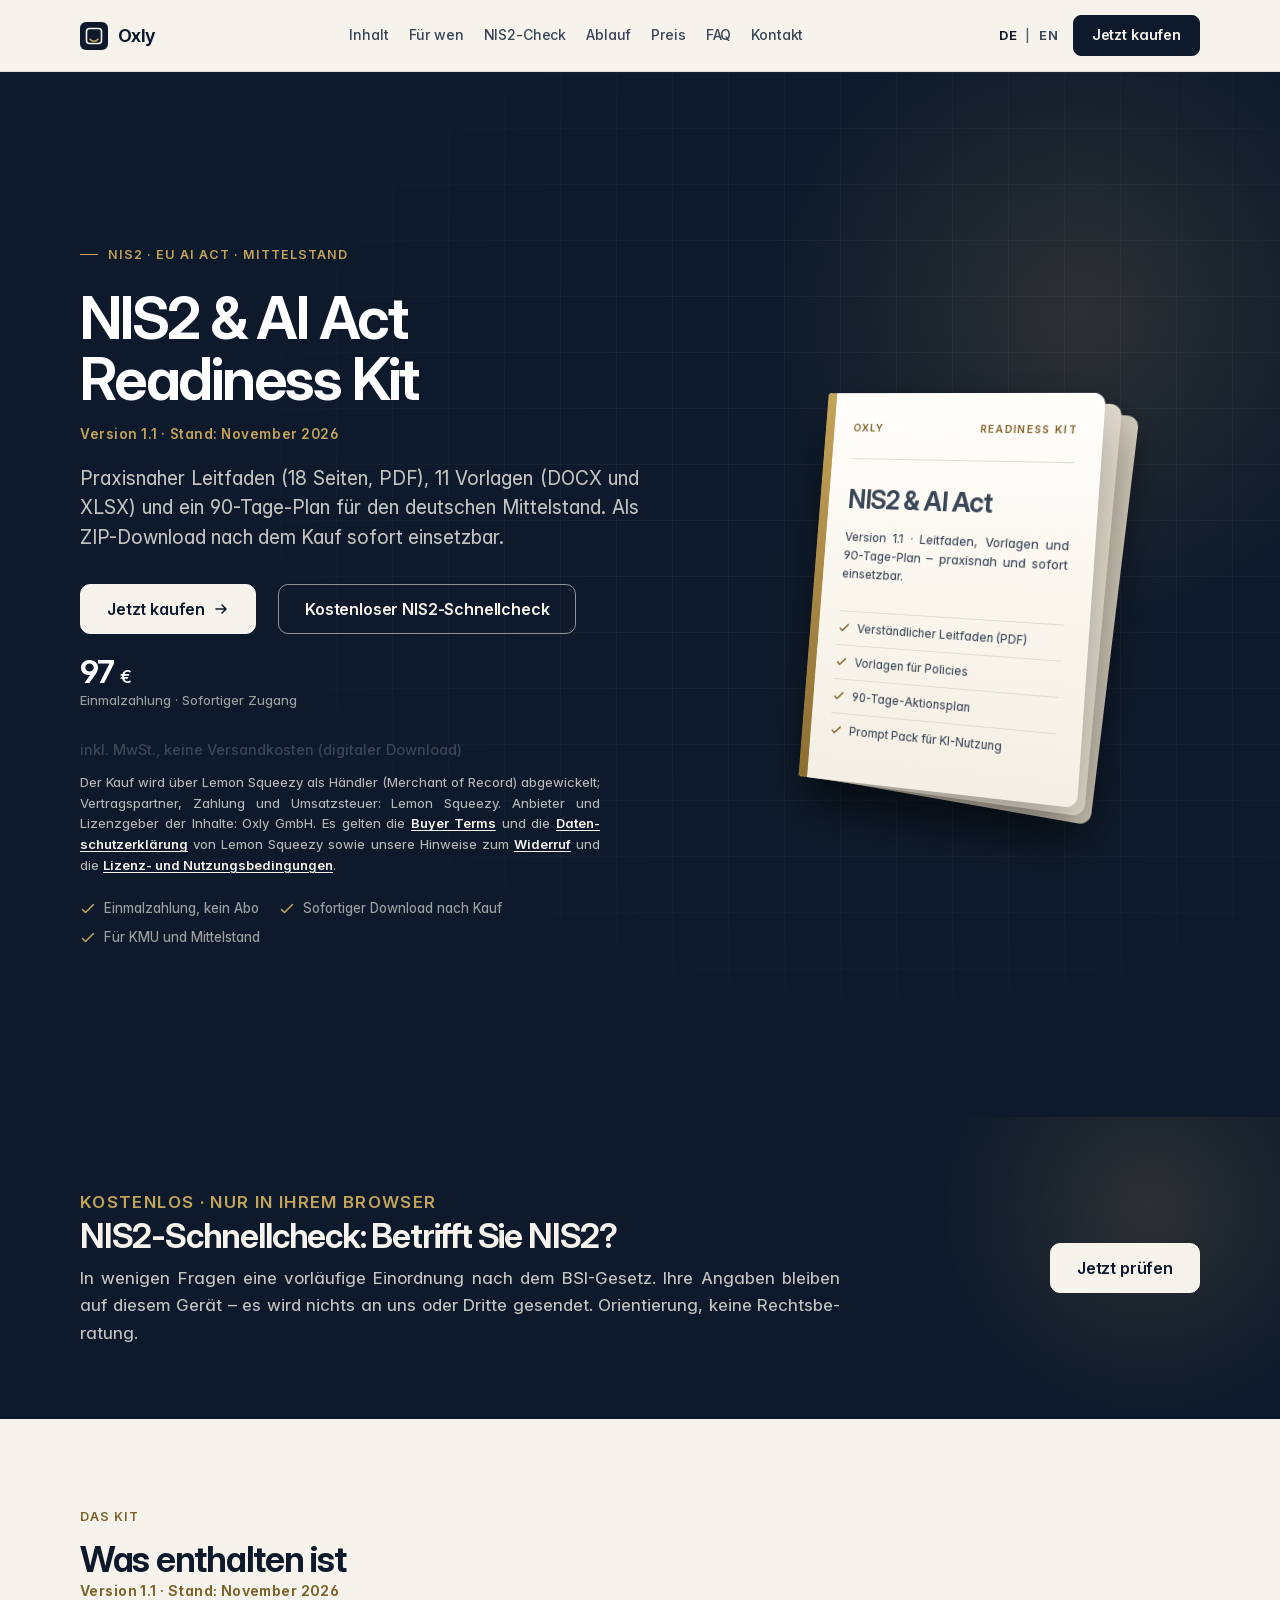
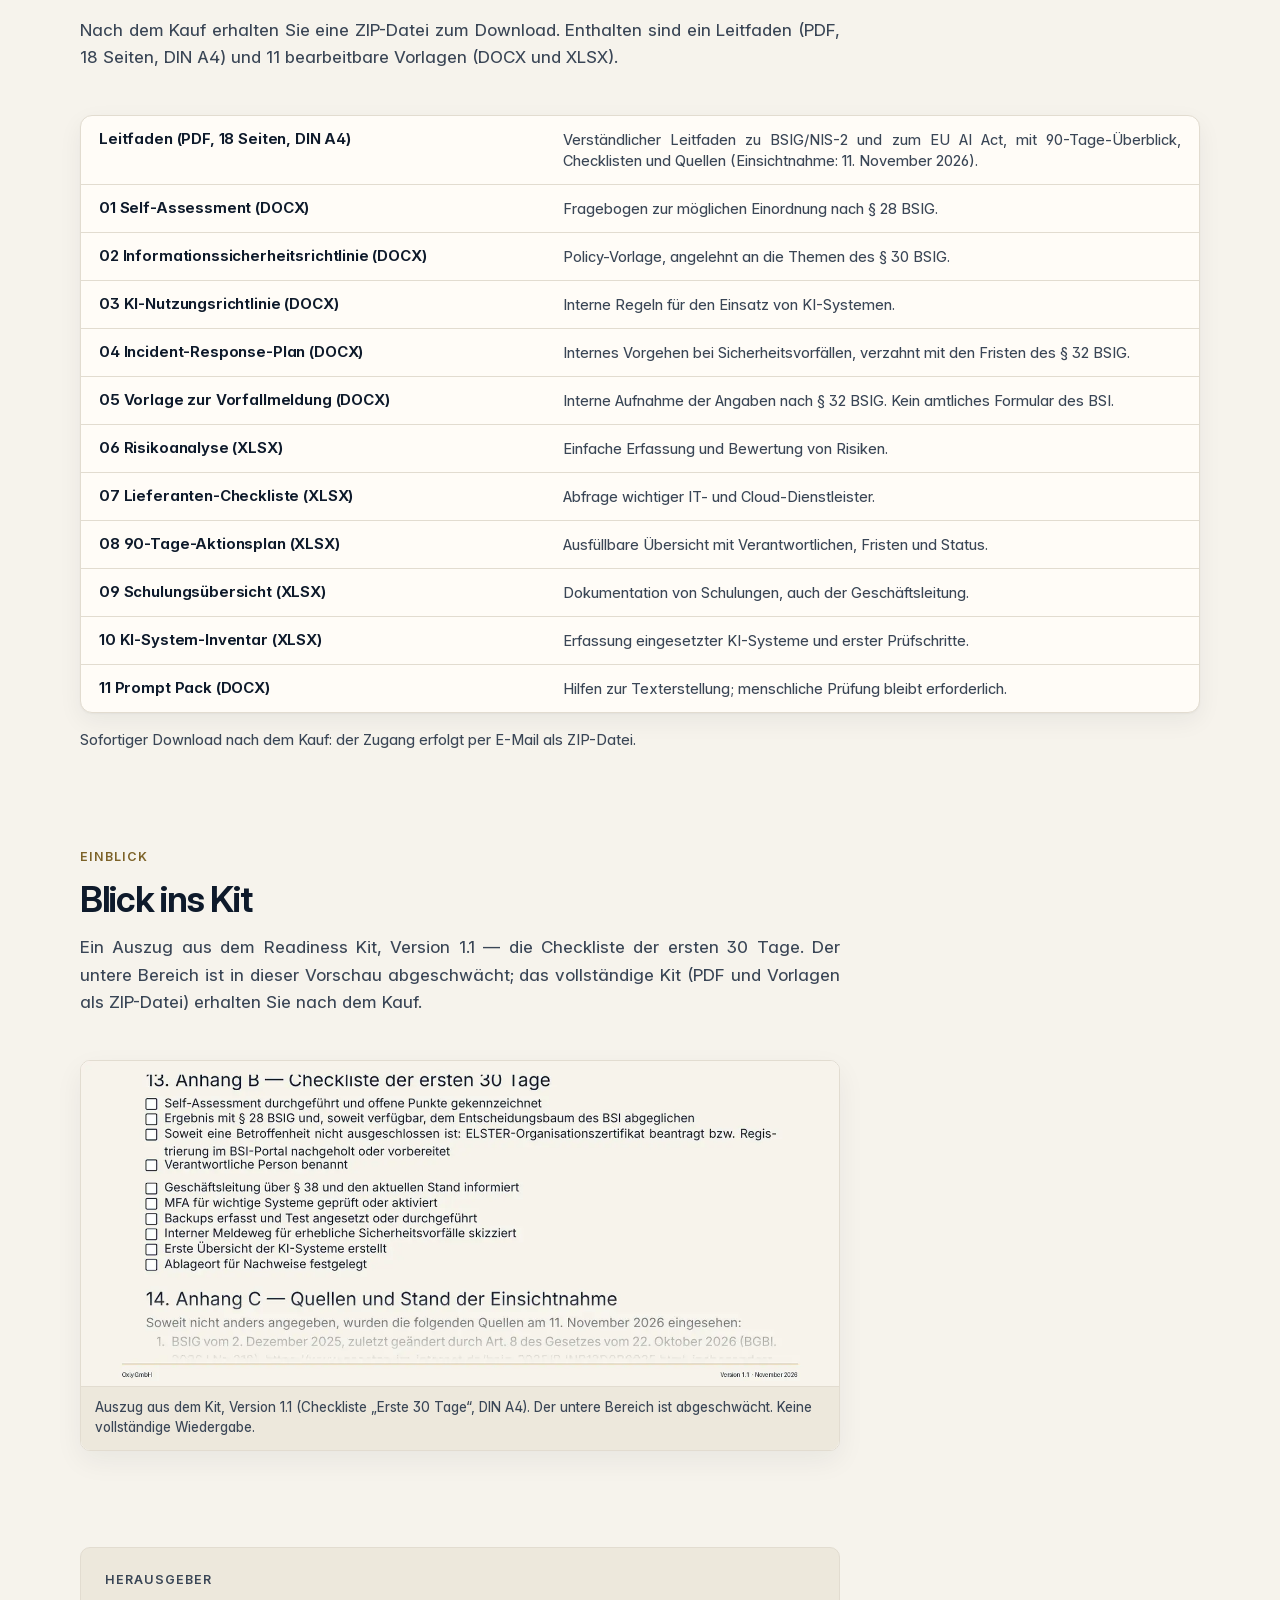
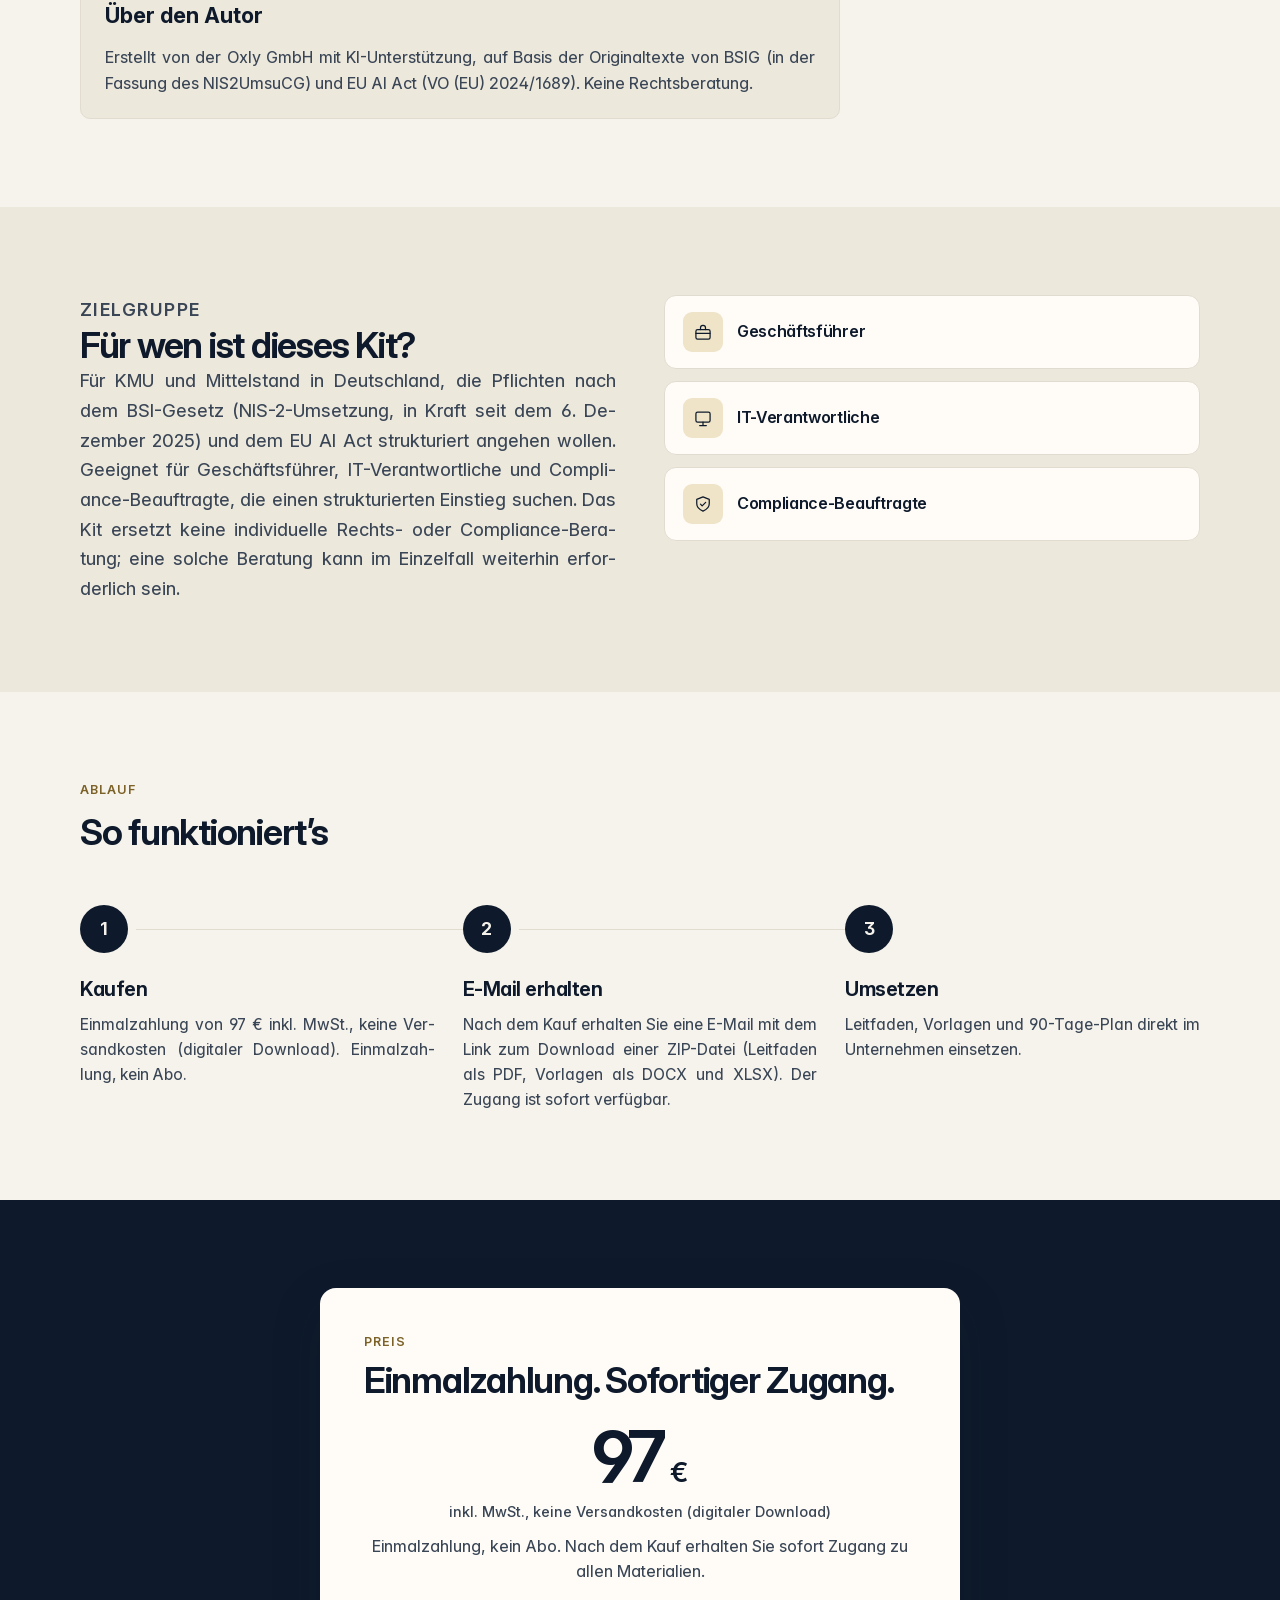
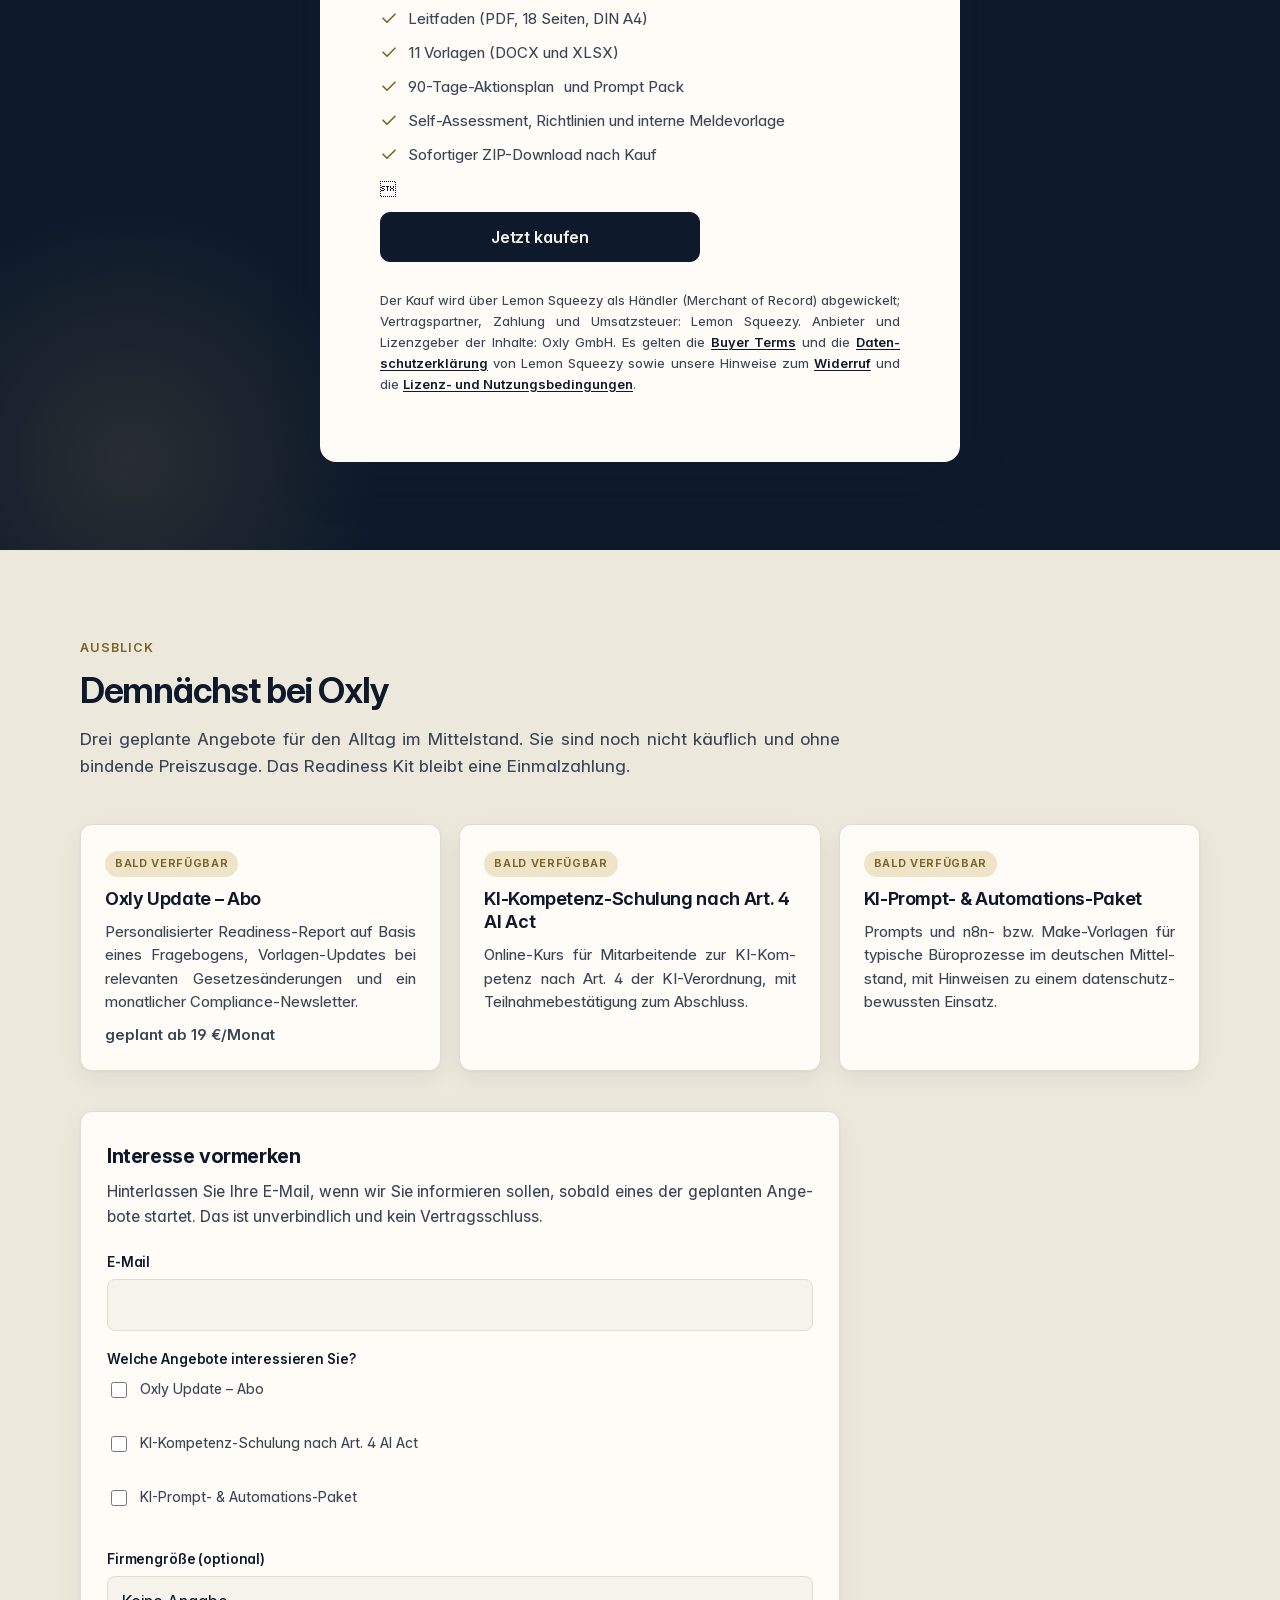
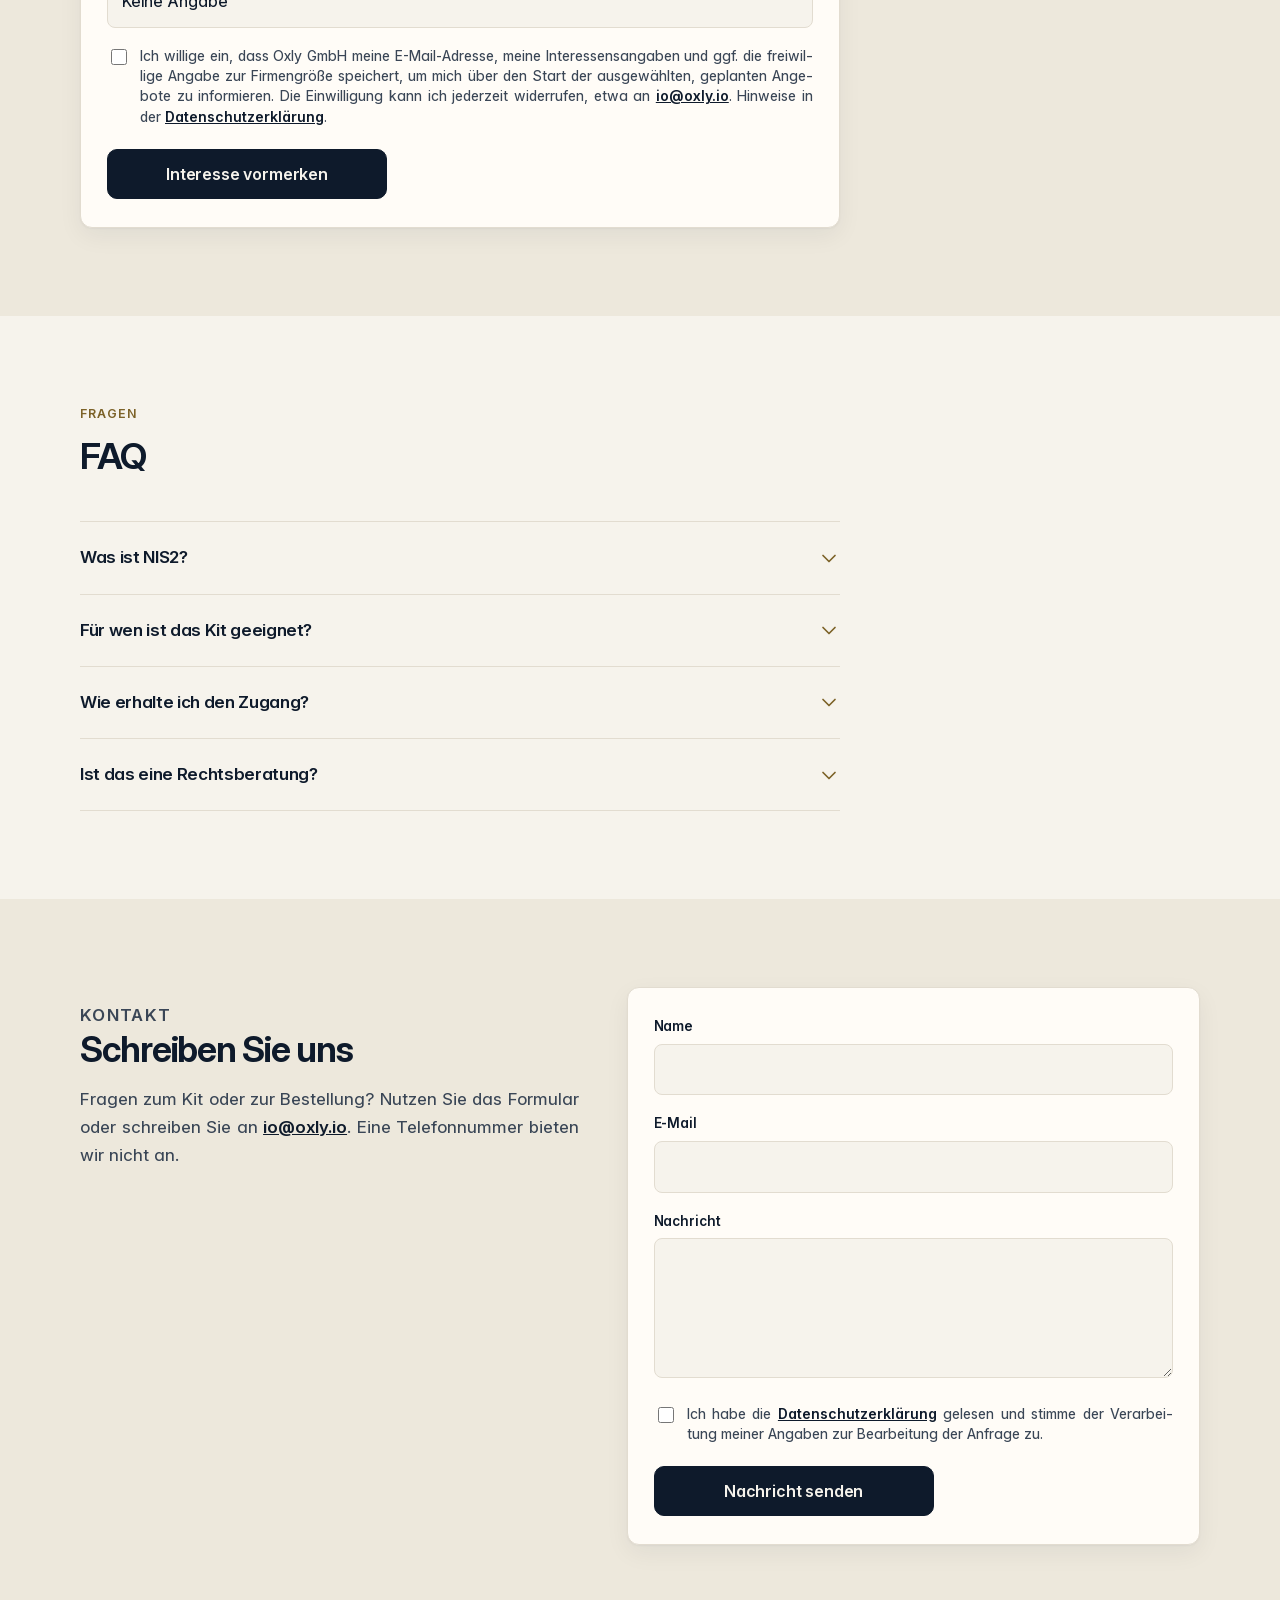
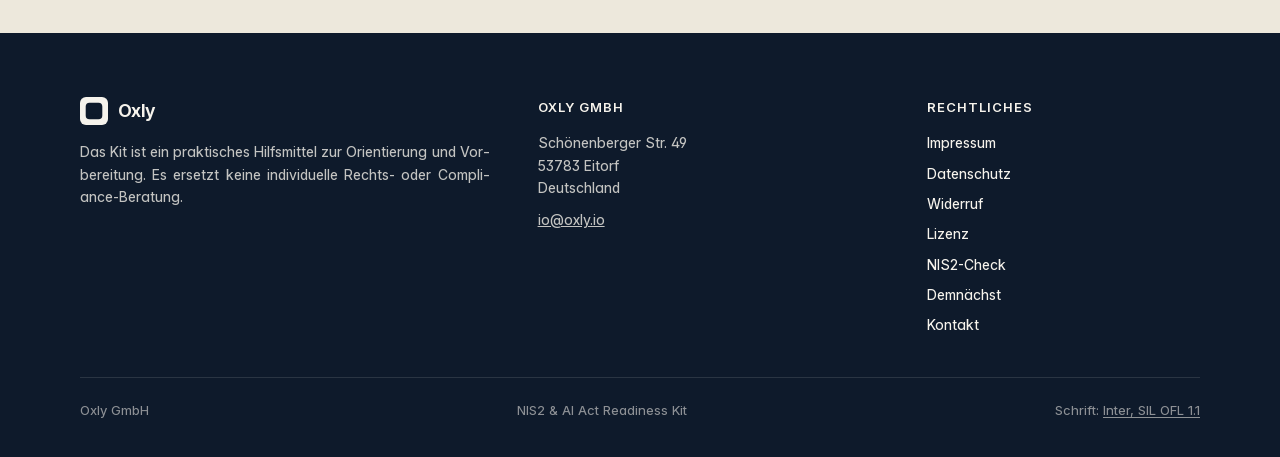
==== commit 740597d2: "Remove managing-director name from the About the author block" ====
--- a/index.html
+++ b/index.html
@@ -215,7 +215,7 @@
         <div class="author-inner">
           <p class="section-kicker">Herausgeber</p>
           <h2>Über den Autor</h2>
-          <p>Erstellt von der Oxly GmbH (Geschäftsführer Denis Makashov) mit KI-Unterstützung, auf Basis der Originaltexte von BSIG (in der Fassung des NIS2UmsuCG) und EU AI Act (VO (EU) 2024/1689). Keine Rechtsberatung.</p>
+          <p>Erstellt von der Oxly GmbH mit KI-Unterstützung, auf Basis der Originaltexte von BSIG (in der Fassung des NIS2UmsuCG) und EU AI Act (VO (EU) 2024/1689). Keine Rechtsberatung.</p>
         </div>
       </div>
     </section>
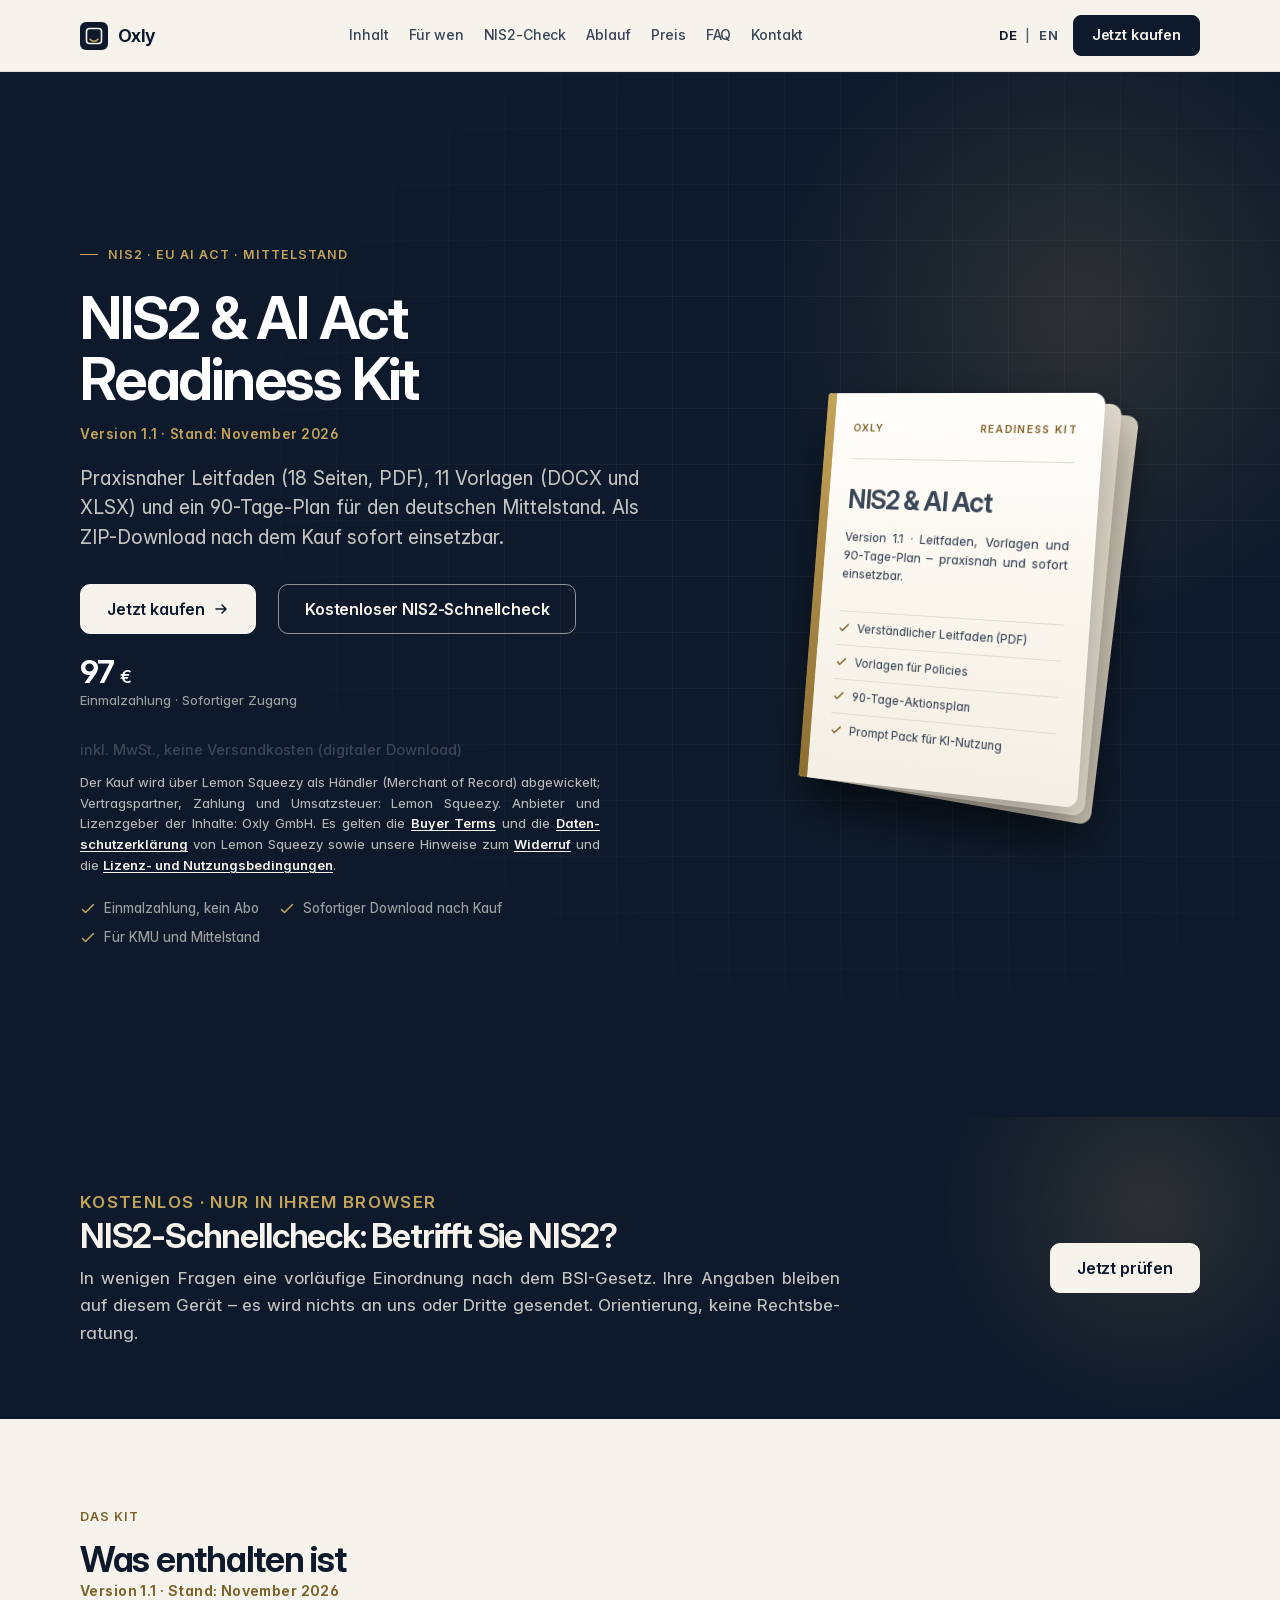
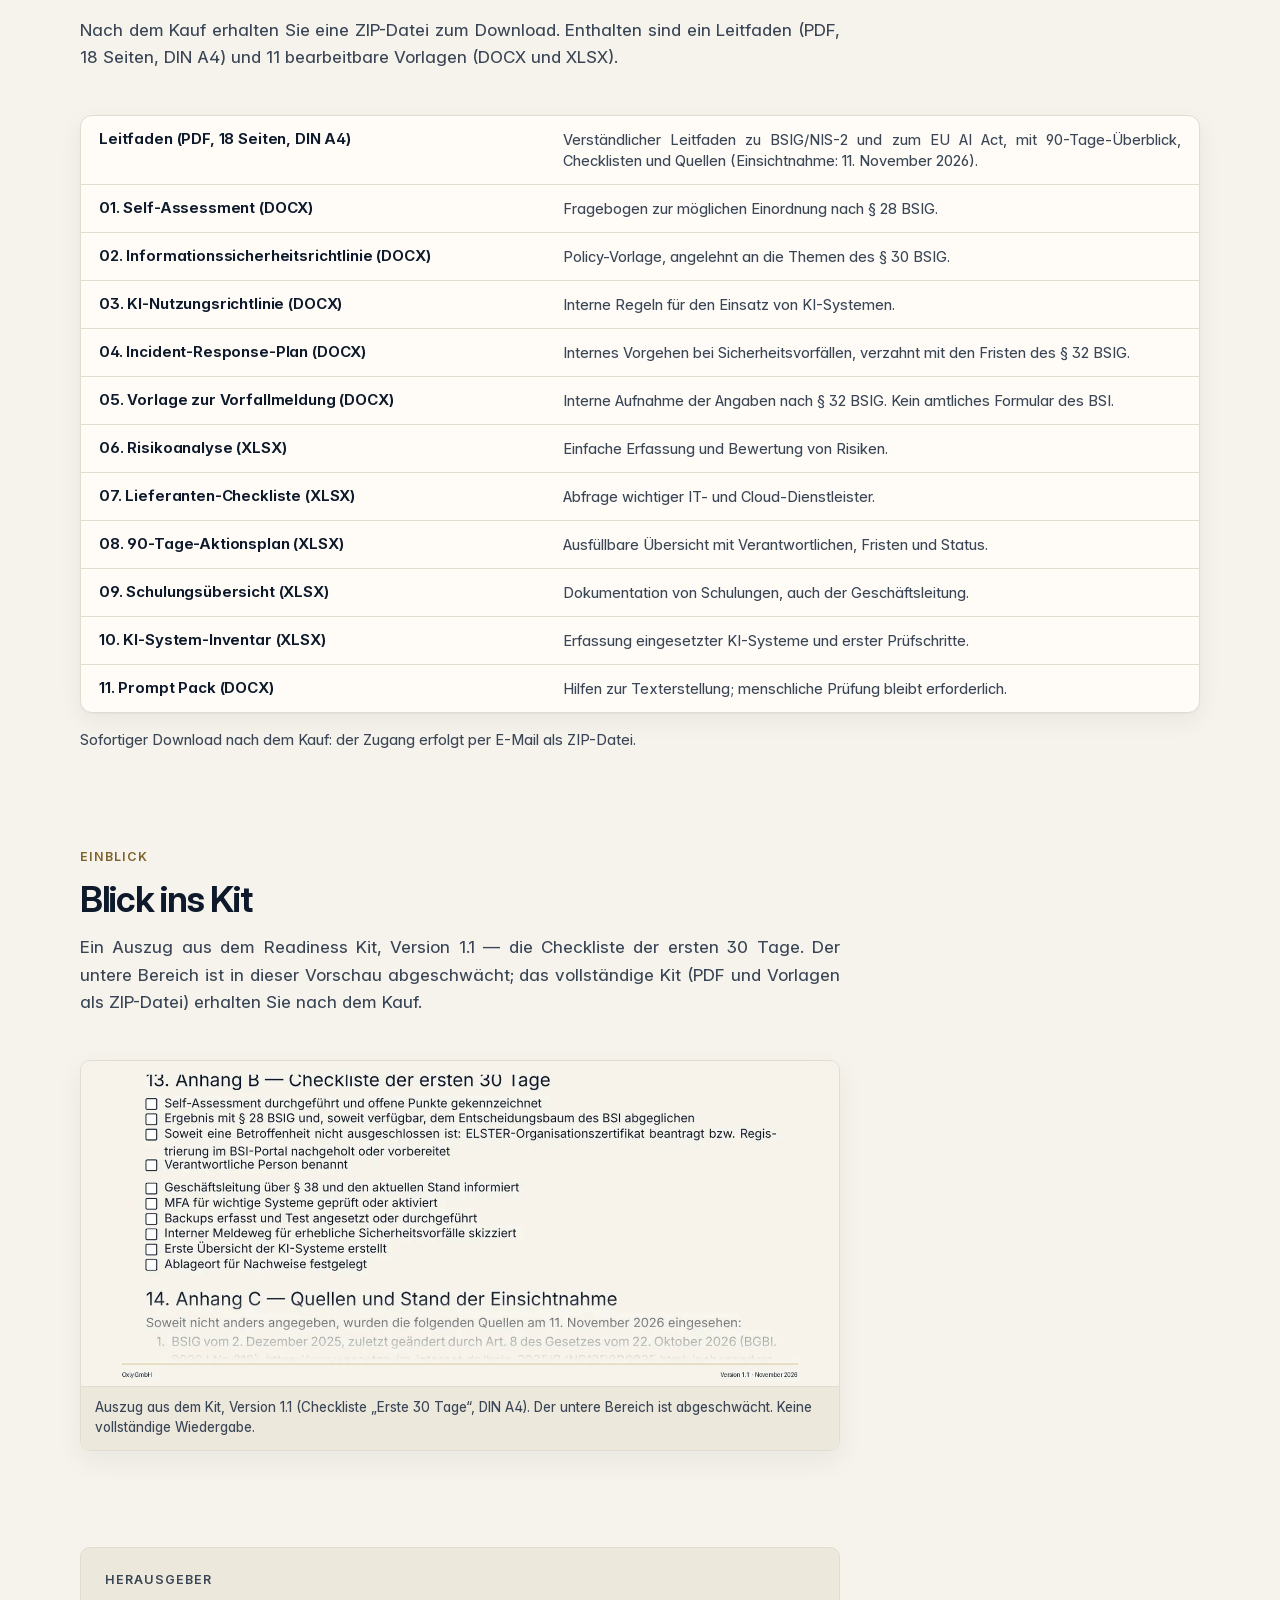
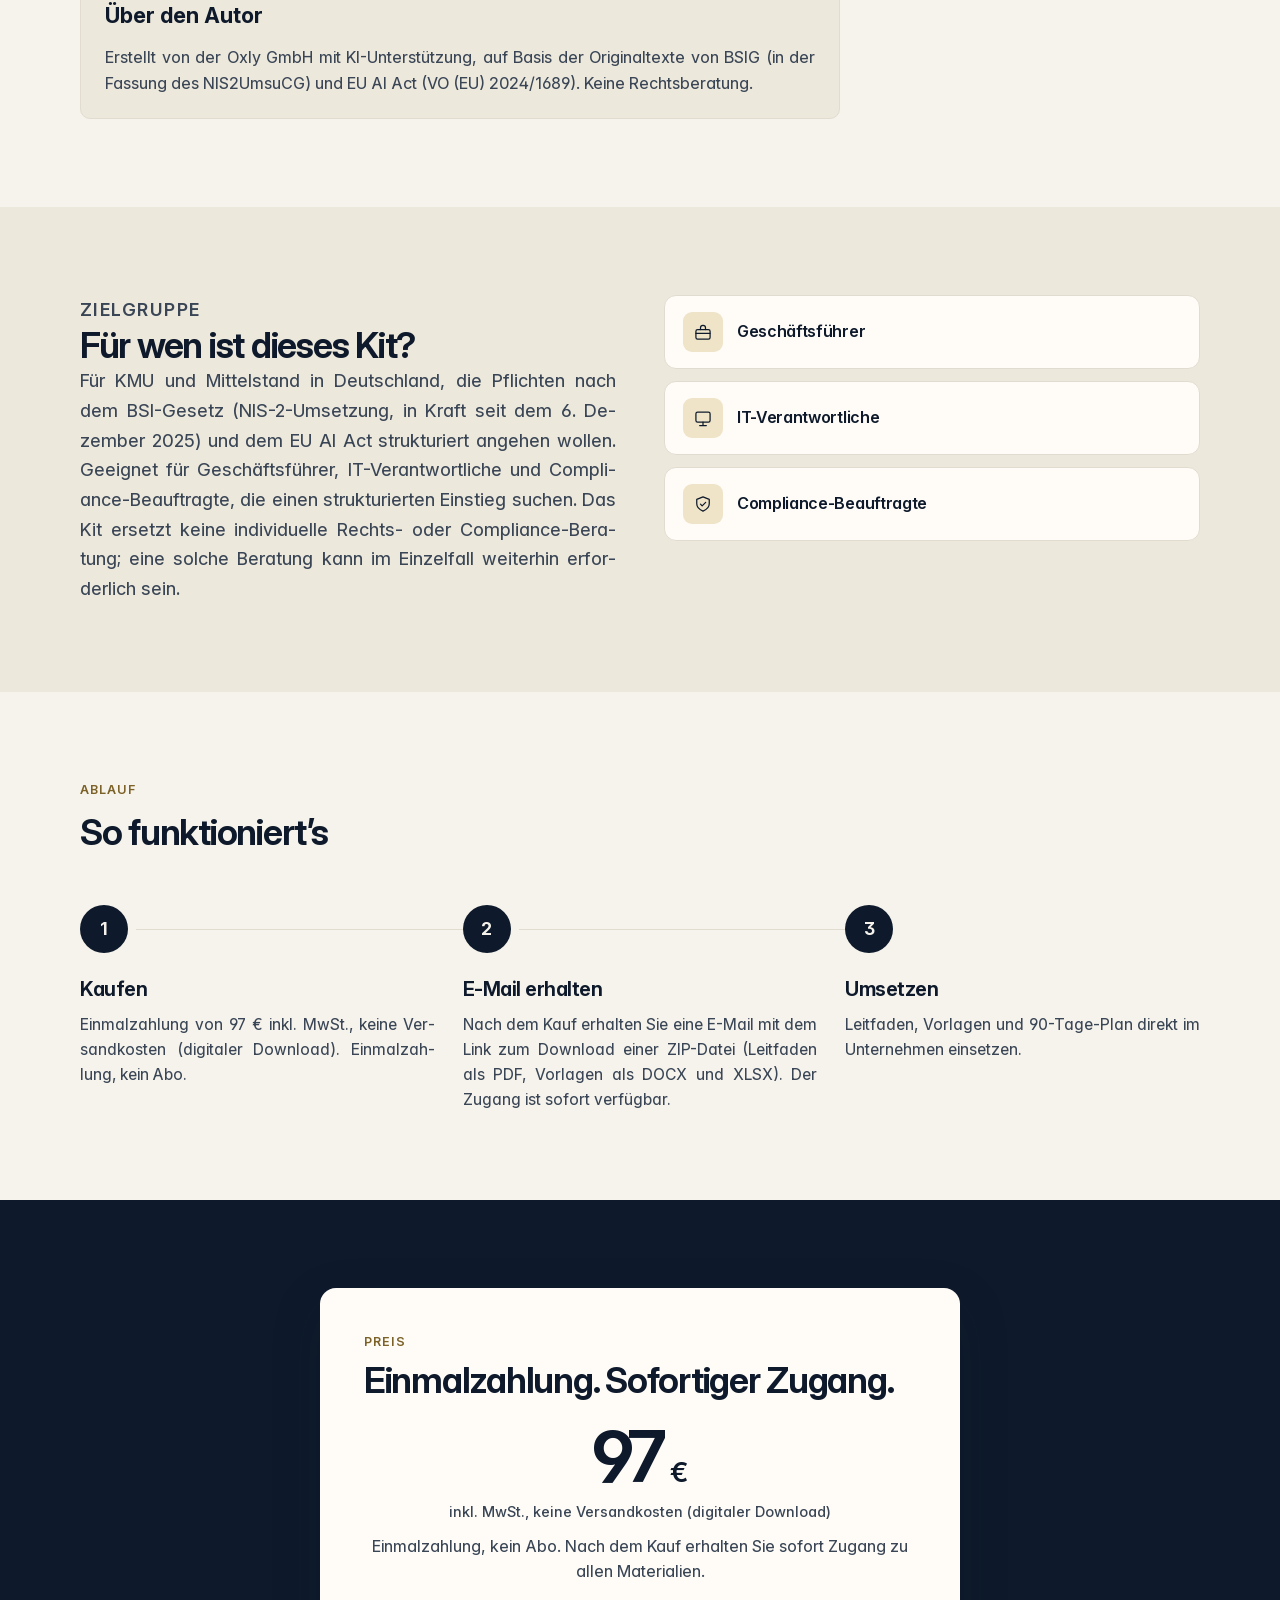
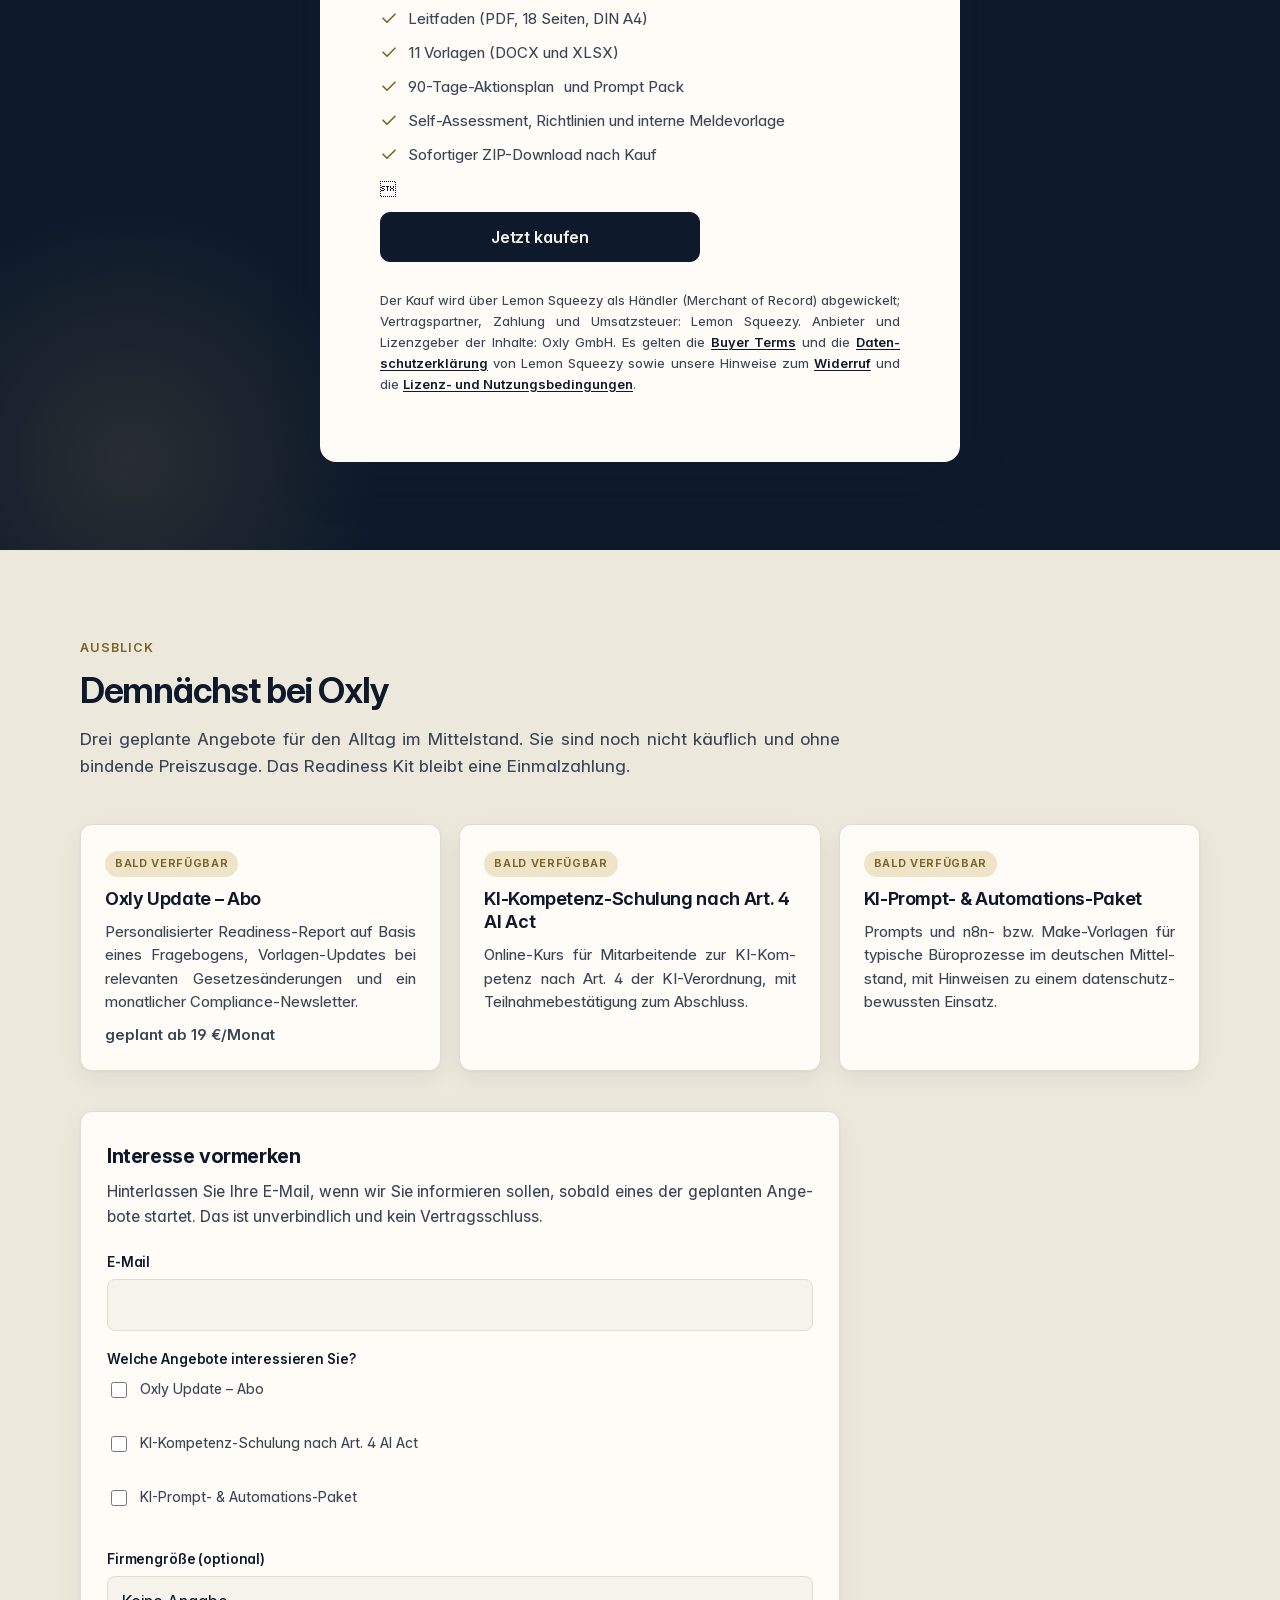
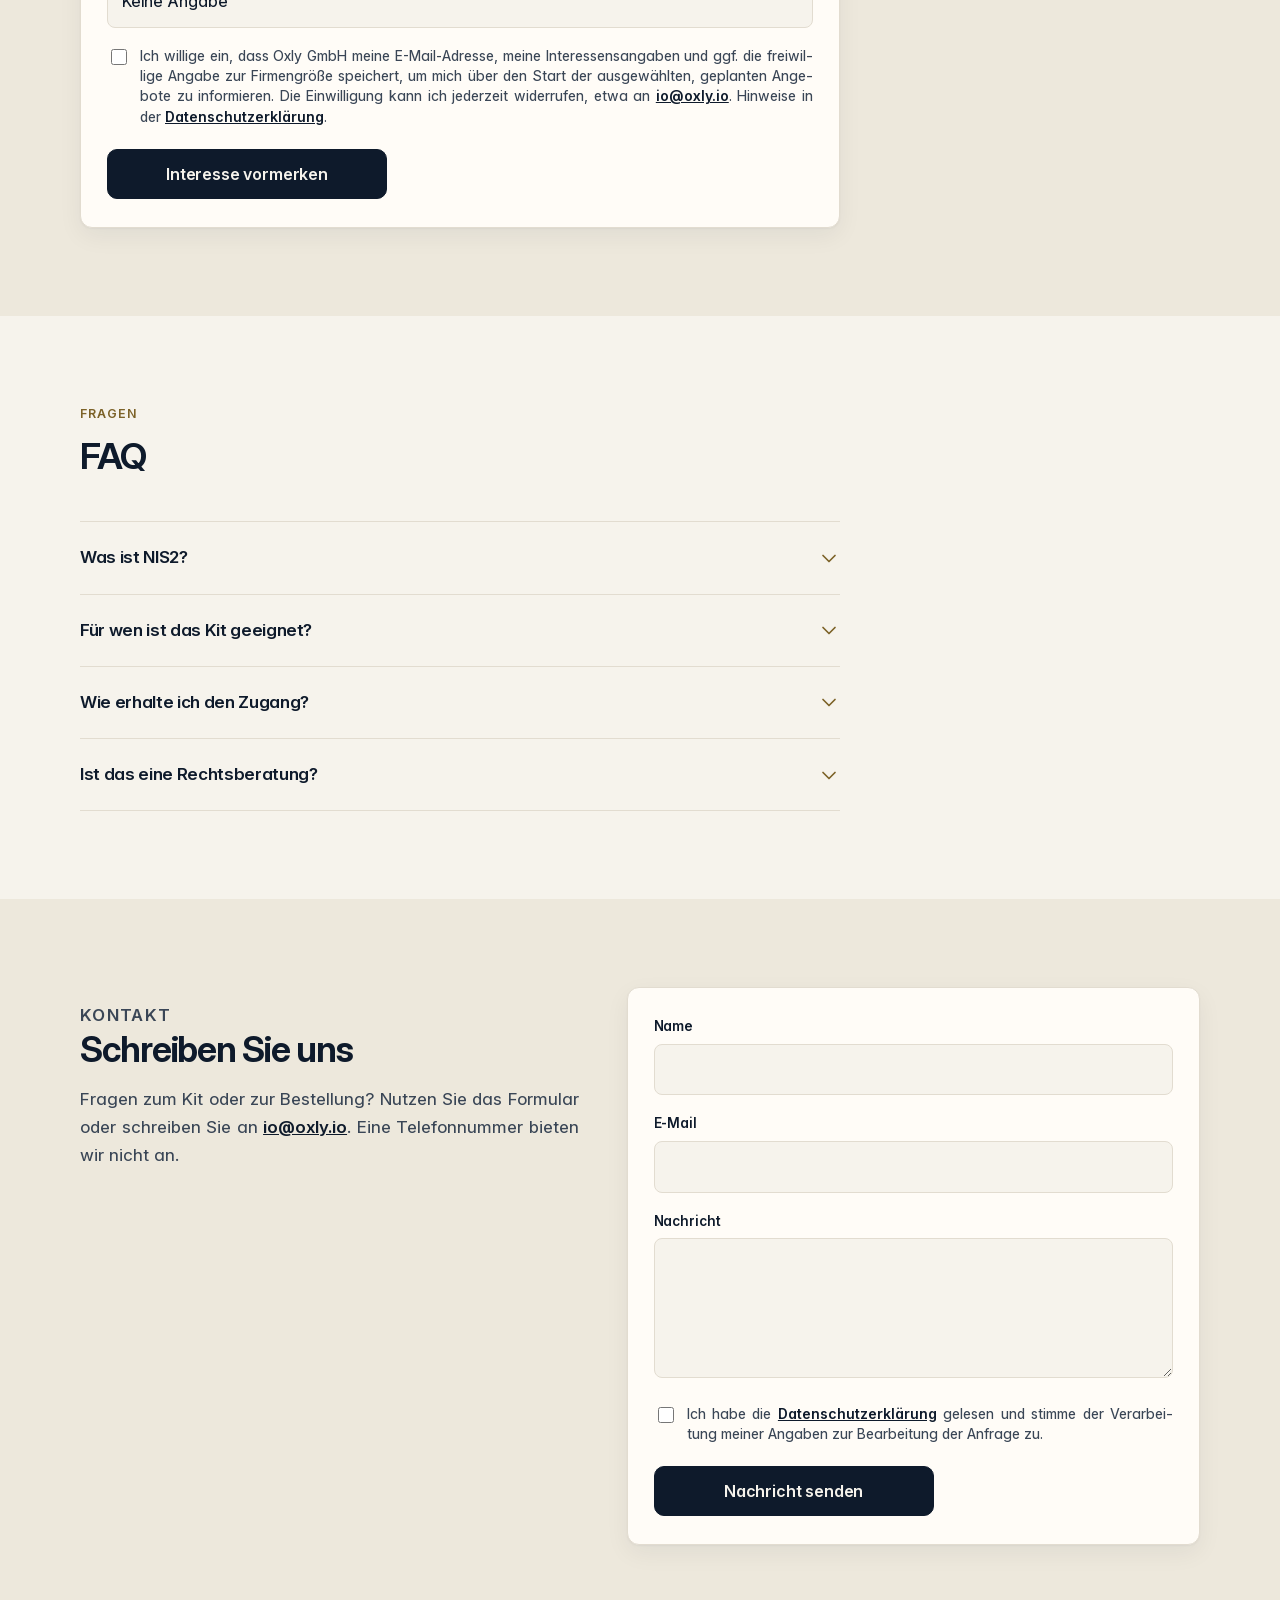
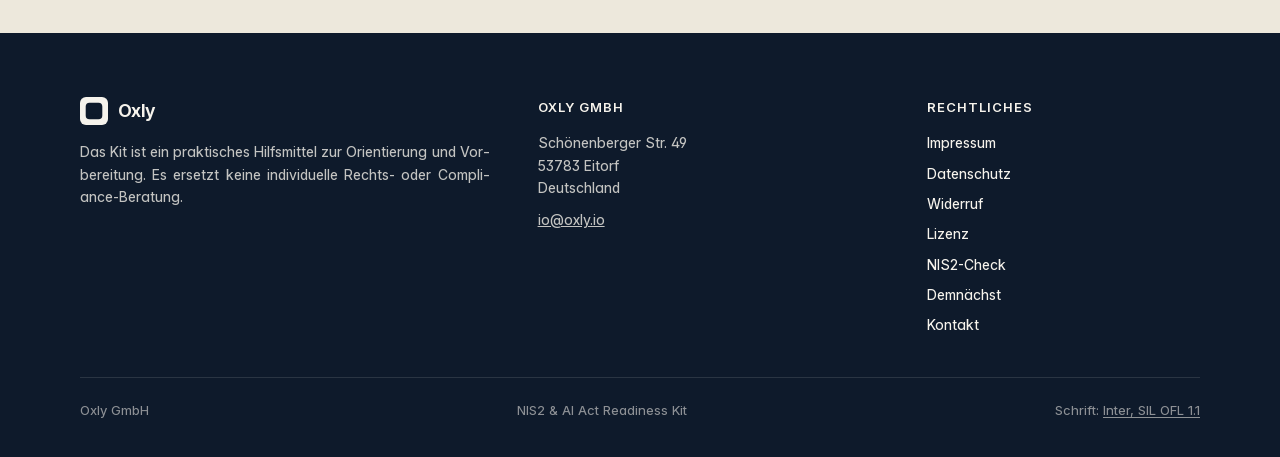
==== commit 35cb00f1: "Add a dot and space after template numbers in the included list" ====
--- a/index.html
+++ b/index.html
@@ -147,47 +147,47 @@
             <p class="kit-inv-desc">Ver­ständ­li­cher Leit­fa­den zu BSIG/NIS-2 und zum EU AI Act, mit 90-Tage-Über­blick, Check­lis­ten und Quellen (Ein­sicht­nah­me: 11. No­vem­ber 2026).</p>
           </li>
           <li>
-            <div class="kit-inv-name">01 Self-As­sess­ment (DOCX)</div>
+            <div class="kit-inv-name"><span class="kit-inv-num" translate="no">01</span>.&nbsp;Self-As­sess­ment (DOCX)</div>
             <p class="kit-inv-desc">Fra­ge­bo­gen zur mög­li­chen Ein­ord­nung nach § 28 BSIG.</p>
           </li>
           <li>
-            <div class="kit-inv-name">02 In­for­ma­ti­ons­si­cher­heits­richt­li­nie (DOCX)</div>
+            <div class="kit-inv-name"><span class="kit-inv-num" translate="no">02</span>.&nbsp;In­for­ma­ti­ons­si­cher­heits­richt­li­nie (DOCX)</div>
             <p class="kit-inv-desc">Policy-Vorlage, an­ge­lehnt an die Themen des § 30 BSIG.</p>
           </li>
           <li>
-            <div class="kit-inv-name">03 KI-Nut­zungs­richt­li­nie (DOCX)</div>
+            <div class="kit-inv-name"><span class="kit-inv-num" translate="no">03</span>.&nbsp;KI-Nut­zungs­richt­li­nie (DOCX)</div>
             <p class="kit-inv-desc">Interne Regeln für den Einsatz von KI-Sys­te­men.</p>
           </li>
           <li>
-            <div class="kit-inv-name">04 In­ci­dent-Re­spon­se-Plan (DOCX)</div>
+            <div class="kit-inv-name"><span class="kit-inv-num" translate="no">04</span>.&nbsp;In­ci­dent-Re­spon­se-Plan (DOCX)</div>
             <p class="kit-inv-desc">In­ter­nes Vor­ge­hen bei Si­cher­heits­vor­fäl­len, ver­zahnt mit den Fristen des § 32 BSIG.</p>
           </li>
           <li>
-            <div class="kit-inv-name">05 Vorlage zur Vor­fall­mel­dung (DOCX)</div>
+            <div class="kit-inv-name"><span class="kit-inv-num" translate="no">05</span>.&nbsp;Vorlage zur Vor­fall­mel­dung (DOCX)</div>
             <p class="kit-inv-desc">Interne Auf­nah­me der Angaben nach § 32 BSIG. Kein amt­li­ches For­mu­lar des BSI.</p>
           </li>
           <li>
-            <div class="kit-inv-name">06 Ri­si­ko­ana­ly­se (XLSX)</div>
+            <div class="kit-inv-name"><span class="kit-inv-num" translate="no">06</span>.&nbsp;Ri­si­ko­ana­ly­se (XLSX)</div>
             <p class="kit-inv-desc">Ein­fa­che Er­fas­sung und Be­wer­tung von Risiken.</p>
           </li>
           <li>
-            <div class="kit-inv-name">07 Lie­fe­ran­ten-Check­lis­te (XLSX)</div>
+            <div class="kit-inv-name"><span class="kit-inv-num" translate="no">07</span>.&nbsp;Lie­fe­ran­ten-Check­lis­te (XLSX)</div>
             <p class="kit-inv-desc">Abfrage wich­ti­ger IT- und Cloud-Dienst­leis­ter.</p>
           </li>
           <li>
-            <div class="kit-inv-name">08 90-Tage-Ak­ti­ons­plan (XLSX)</div>
+            <div class="kit-inv-name"><span class="kit-inv-num" translate="no">08</span>.&nbsp;90-Tage-Ak­ti­ons­plan (XLSX)</div>
             <p class="kit-inv-desc">Aus­füll­ba­re Über­sicht mit Ver­ant­wort­li­chen, Fristen und Status.</p>
           </li>
           <li>
-            <div class="kit-inv-name">09 Schu­lungs­über­sicht (XLSX)</div>
+            <div class="kit-inv-name"><span class="kit-inv-num" translate="no">09</span>.&nbsp;Schu­lungs­über­sicht (XLSX)</div>
             <p class="kit-inv-desc">Do­ku­men­ta­ti­on von Schu­lun­gen, auch der Ge­schäfts­lei­tung.</p>
           </li>
           <li>
-            <div class="kit-inv-name">10 KI-System-In­ven­tar (XLSX)</div>
+            <div class="kit-inv-name"><span class="kit-inv-num" translate="no">10</span>.&nbsp;KI-System-In­ven­tar (XLSX)</div>
             <p class="kit-inv-desc">Er­fas­sung ein­ge­setz­ter KI-Systeme und erster Prüf­schrit­te.</p>
           </li>
           <li>
-            <div class="kit-inv-name">11 Prompt Pack (DOCX)</div>
+            <div class="kit-inv-name"><span class="kit-inv-num" translate="no">11</span>.&nbsp;Prompt Pack (DOCX)</div>
             <p class="kit-inv-desc">Hilfen zur Text­er­stel­lung; mensch­li­che Prüfung bleibt er­for­der­lich.</p>
           </li>
         </ol>
